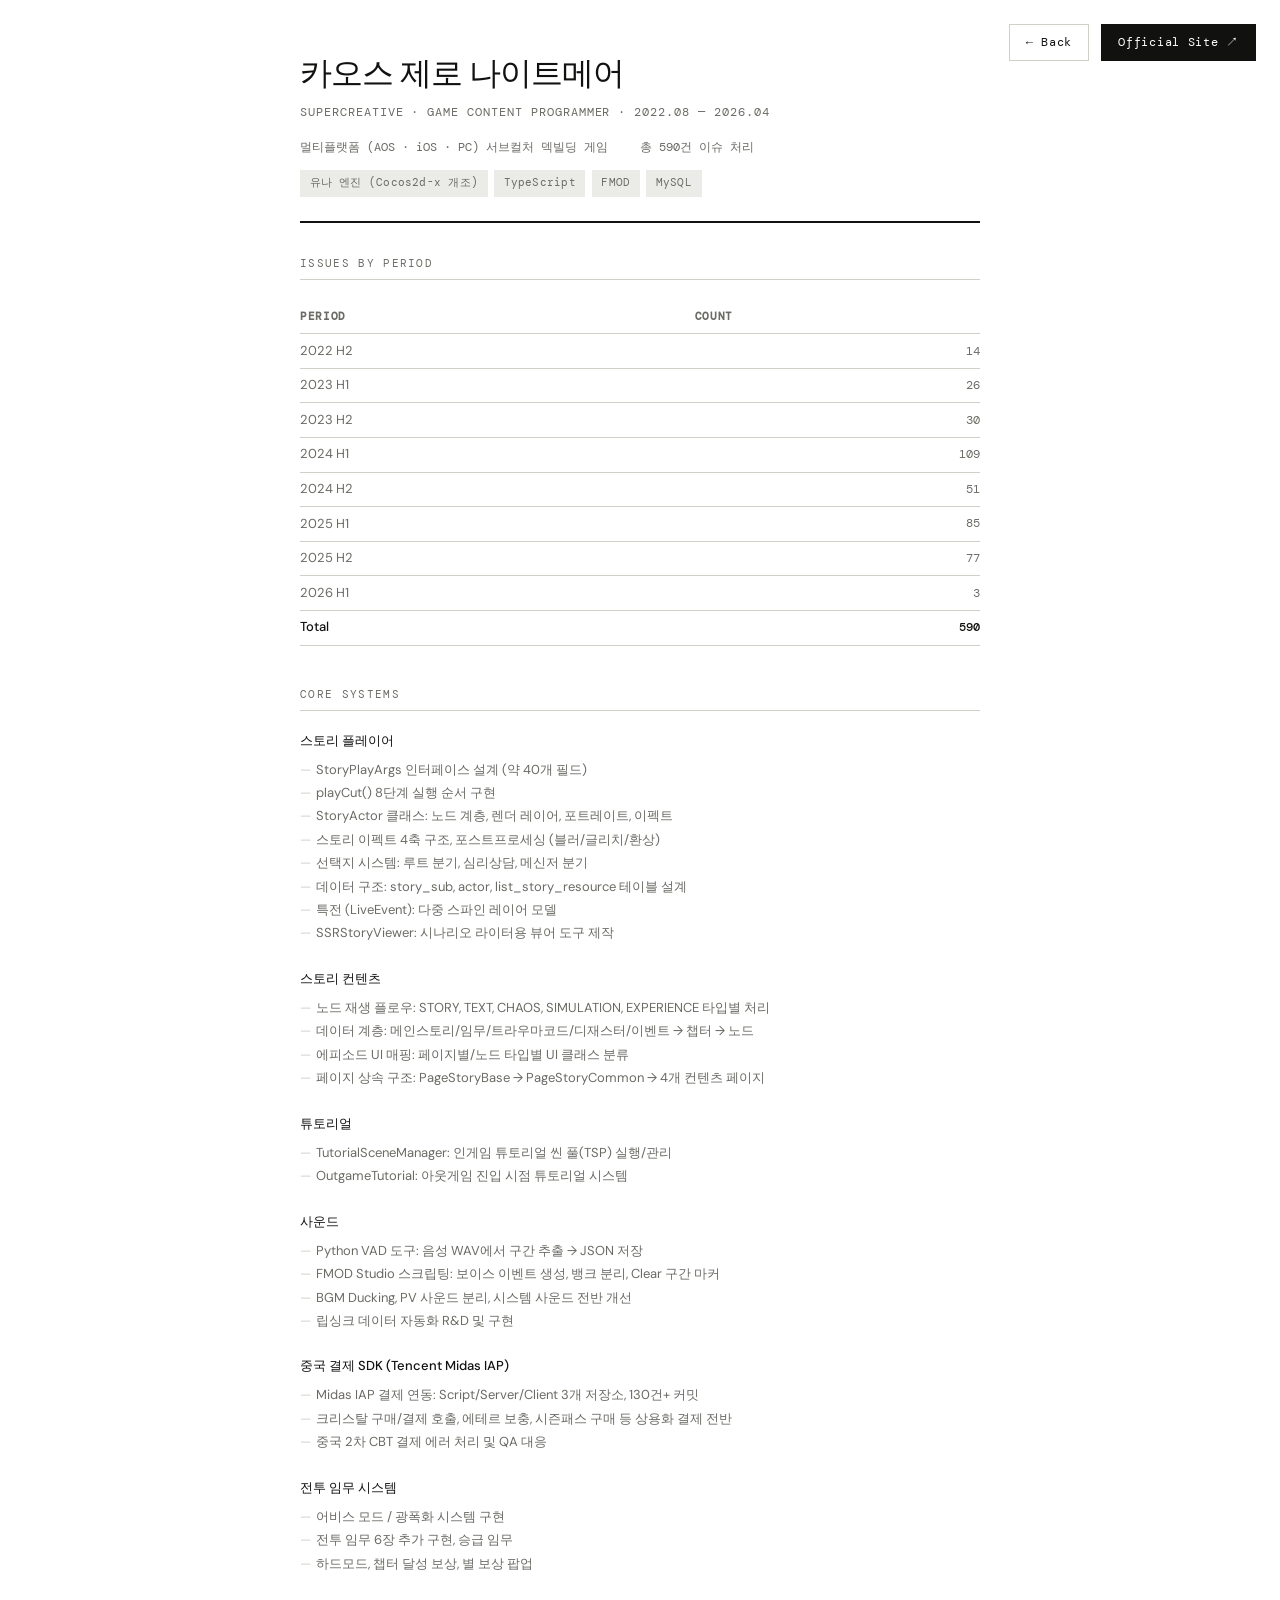
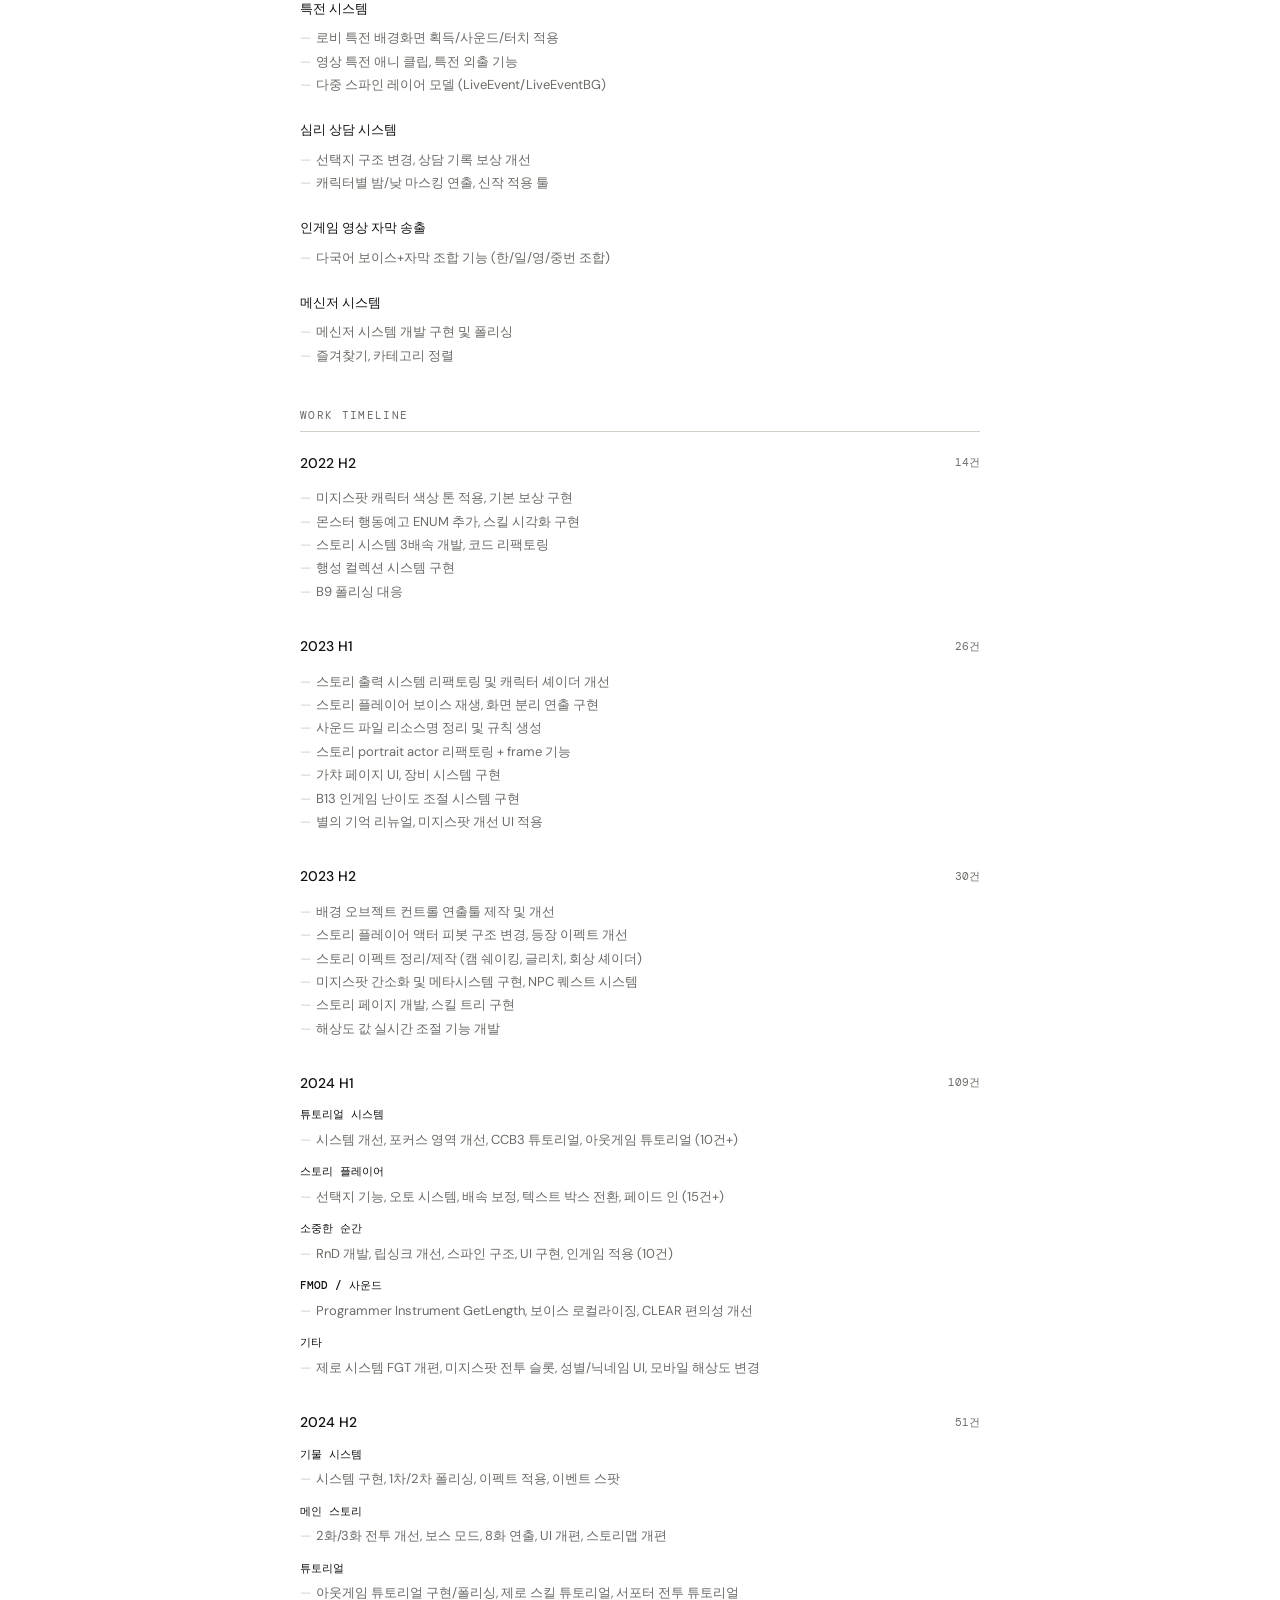
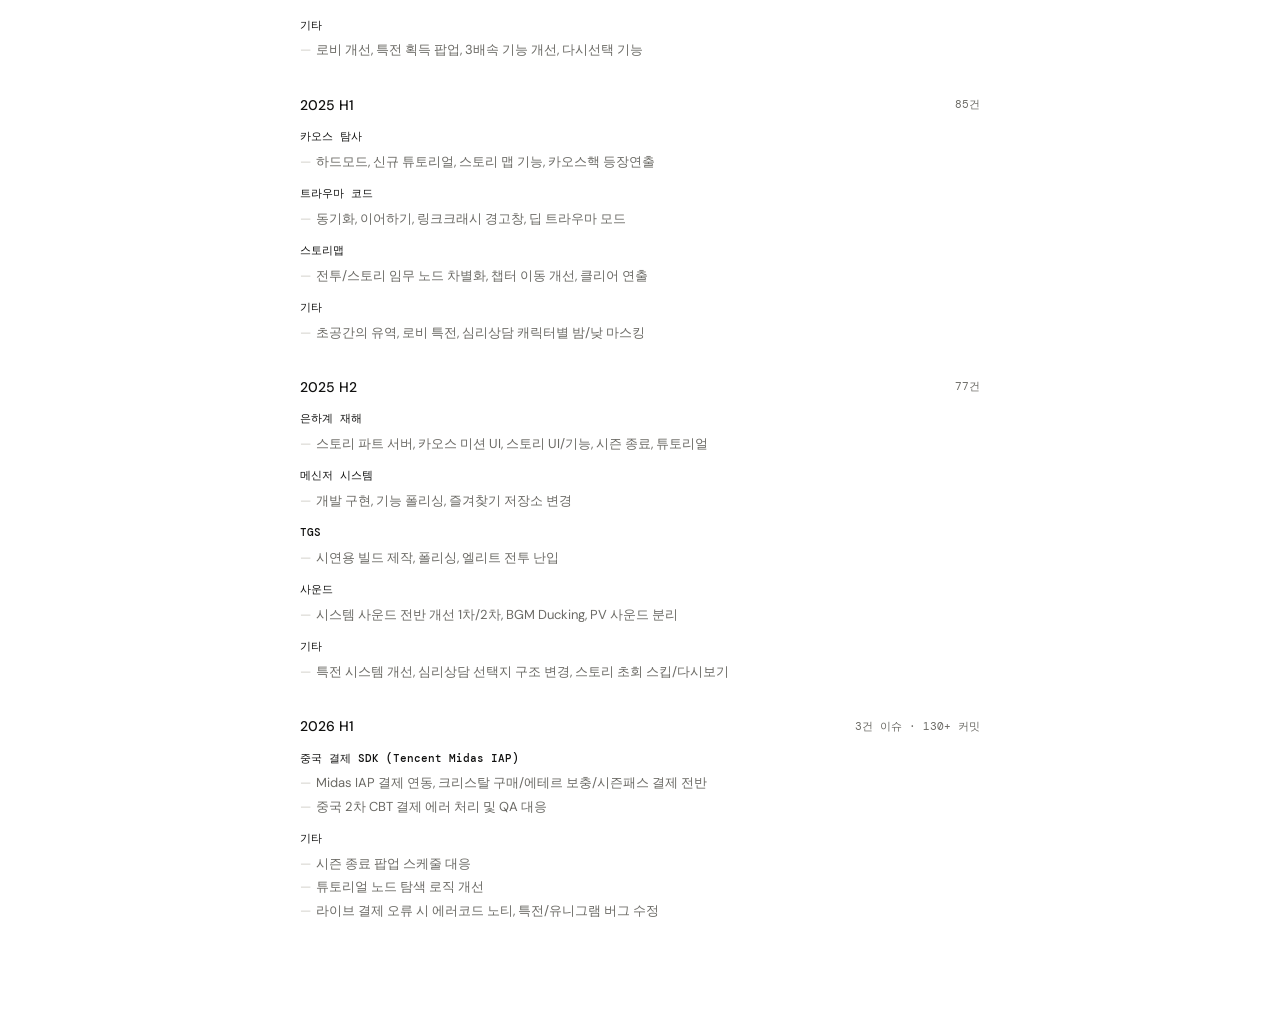
==== project-czn.html @ 42c055e2 "update" ====
<!DOCTYPE html>
<html lang="ko">
<head>
  <meta charset="UTF-8">
  <meta name="viewport" content="width=device-width, initial-scale=1.0">
  <title>카오스 제로 나이트메어 — 장이국</title>
  <link rel="preconnect" href="https://fonts.googleapis.com">
  <link href="https://fonts.googleapis.com/css2?family=DM+Mono:wght@300;400;500&family=DM+Sans:wght@300;400;500&display=swap" rel="stylesheet">
  <style>
    *, *::before, *::after { box-sizing: border-box; margin: 0; padding: 0; }

    :root {
      --text: #111110;
      --muted: #6b6a65;
      --border: #d0cfc8;
      --tag-bg: #ebebE7;
      --mono: 'DM Mono', monospace;
      --sans: 'DM Sans', sans-serif;
    }

    body {
      font-family: var(--sans);
      color: var(--text);
      background: #fff;
      max-width: 760px;
      margin: 0 auto;
      padding: 3rem 2.5rem;
      font-size: 14px;
      line-height: 1.6;
    }

    .btn-bar {
      position: fixed;
      top: 1.5rem;
      right: 1.5rem;
      display: flex;
      gap: 0.75rem;
      z-index: 10;
    }

    .btn-back {
      font-family: var(--mono);
      font-size: 12px;
      letter-spacing: 0.06em;
      padding: 0.5rem 1rem;
      border: 1px solid var(--border);
      background: #fff;
      color: var(--text);
      cursor: pointer;
      text-decoration: none;
    }

    .btn-ext {
      font-family: var(--mono);
      font-size: 12px;
      letter-spacing: 0.06em;
      padding: 0.5rem 1rem;
      border: 1px solid var(--text);
      background: var(--text);
      color: #fff;
      cursor: pointer;
      text-decoration: none;
    }

    @media print { .btn-bar { display: none; } body { padding: 0; } }

    /* HEADER */
    header {
      border-bottom: 2px solid var(--text);
      padding-bottom: 1.5rem;
      margin-bottom: 2rem;
    }

    header h1 {
      font-size: 2rem;
      font-weight: 300;
      letter-spacing: -0.03em;
      margin-bottom: 0.25rem;
    }

    header .subtitle {
      font-family: var(--mono);
      font-size: 12px;
      color: var(--muted);
      letter-spacing: 0.08em;
      text-transform: uppercase;
      margin-bottom: 1rem;
    }

    .header-meta {
      display: flex;
      flex-wrap: wrap;
      gap: 0.5rem 2rem;
      font-family: var(--mono);
      font-size: 12px;
      color: var(--muted);
    }

    .tag {
      font-family: var(--mono);
      font-size: 11px;
      background: var(--tag-bg);
      color: var(--muted);
      padding: 0.3rem 0.6rem;
      letter-spacing: 0.02em;
      display: inline-block;
    }

    .tags { display: flex; flex-wrap: wrap; gap: 0.4rem; margin-top: 0.75rem; }

    /* SECTIONS */
    section { margin-bottom: 2.5rem; }

    .sec-title {
      font-family: var(--mono);
      font-size: 11px;
      letter-spacing: 0.12em;
      text-transform: uppercase;
      color: var(--muted);
      border-bottom: 1px solid var(--border);
      padding-bottom: 0.4rem;
      margin-bottom: 1.25rem;
    }

    /* SUMMARY */
    .summary {
      font-size: 13px;
      color: var(--muted);
      line-height: 1.8;
      margin-bottom: 0.5rem;
    }

    /* STATS TABLE */
    .stats-table {
      width: 100%;
      border-collapse: collapse;
      font-size: 13px;
      margin-bottom: 1rem;
    }

    .stats-table th {
      font-family: var(--mono);
      font-size: 11px;
      letter-spacing: 0.06em;
      text-transform: uppercase;
      color: var(--muted);
      text-align: left;
      padding: 0.5rem 0;
      border-bottom: 1px solid var(--border);
    }

    .stats-table td {
      padding: 0.4rem 0;
      border-bottom: 1px solid var(--border);
      color: var(--muted);
    }

    .stats-table td:last-child {
      text-align: right;
      font-family: var(--mono);
      font-size: 12px;
    }

    .stats-table tr.highlight td {
      color: var(--text);
      font-weight: 500;
    }

    /* TIMELINE */
    .period {
      margin-bottom: 2rem;
    }

    .period-header {
      display: flex;
      align-items: center;
      justify-content: space-between;
      margin-bottom: 0.75rem;
    }

    .period-header h3 {
      font-size: 14px;
      font-weight: 500;
    }

    .period-header .count {
      font-family: var(--mono);
      font-size: 11px;
      color: var(--muted);
    }

    .work-category {
      font-family: var(--mono);
      font-size: 11px;
      font-weight: 500;
      color: var(--text);
      margin: 0.75rem 0 0.25rem;
    }

    .work-list {
      list-style: none;
      padding: 0;
    }

    .work-list li {
      font-size: 13px;
      color: var(--muted);
      line-height: 1.8;
      padding-left: 1rem;
      position: relative;
    }

    .work-list li::before {
      content: '\2014';
      position: absolute;
      left: 0;
      color: var(--border);
    }

    /* SYSTEM DETAIL */
    .system-block {
      margin-bottom: 1.5rem;
    }

    .system-block h4 {
      font-size: 13px;
      font-weight: 500;
      margin-bottom: 0.4rem;
    }

    @media (max-width: 560px) {
      .header-meta { flex-direction: column; gap: 0.25rem; }
    }
  </style>
</head>
<body>

  <div class="btn-bar">
    <a href="index.html" class="btn-back">&larr; Back</a>
    <a href="https://chaoszeronightmare.onstove.com/ko" target="_blank" class="btn-ext">Official Site &nearr;</a>
  </div>

  <!-- HEADER -->
  <header>
    <h1>카오스 제로 나이트메어</h1>
    <p class="subtitle">SuperCreative &middot; Game Content Programmer &middot; 2022.08 &mdash; 2026.04</p>
    <div class="header-meta">
      <span>멀티플랫폼 (AOS &middot; iOS &middot; PC) 서브컬처 덱빌딩 게임</span>
      <span>총 590건 이슈 처리</span>
    </div>
    <div class="tags">
      <span class="tag">유나 엔진 (Cocos2d-x 개조)</span>
      <span class="tag">TypeScript</span>
      <span class="tag">FMOD</span>
      <span class="tag">MySQL</span>
    </div>
  </header>

  <!-- STATS -->
  <section>
    <p class="sec-title">Issues by Period</p>
    <table class="stats-table">
      <thead>
        <tr><th>Period</th><th>Count</th></tr>
      </thead>
      <tbody>
        <tr><td>2022 H2</td><td>14</td></tr>
        <tr><td>2023 H1</td><td>26</td></tr>
        <tr><td>2023 H2</td><td>30</td></tr>
        <tr><td>2024 H1</td><td>109</td></tr>
        <tr><td>2024 H2</td><td>51</td></tr>
        <tr><td>2025 H1</td><td>85</td></tr>
        <tr><td>2025 H2</td><td>77</td></tr>
        <tr><td>2026 H1</td><td>3</td></tr>
        <tr class="highlight"><td>Total</td><td>590</td></tr>
      </tbody>
    </table>
  </section>

  <!-- CORE SYSTEMS -->
  <section>
    <p class="sec-title">Core Systems</p>

    <div class="system-block">
      <h4>스토리 플레이어</h4>
      <ul class="work-list">
        <li>StoryPlayArgs 인터페이스 설계 (약 40개 필드)</li>
        <li>playCut() 8단계 실행 순서 구현</li>
        <li>StoryActor 클래스: 노드 계층, 렌더 레이어, 포트레이트, 이펙트</li>
        <li>스토리 이펙트 4축 구조, 포스트프로세싱 (블러/글리치/환상)</li>
        <li>선택지 시스템: 루트 분기, 심리상담, 메신저 분기</li>
        <li>데이터 구조: story_sub, actor, list_story_resource 테이블 설계</li>
        <li>특전 (LiveEvent): 다중 스파인 레이어 모델</li>
        <li>SSRStoryViewer: 시나리오 라이터용 뷰어 도구 제작</li>
      </ul>
    </div>

    <div class="system-block">
      <h4>스토리 컨텐츠</h4>
      <ul class="work-list">
        <li>노드 재생 플로우: STORY, TEXT, CHAOS, SIMULATION, EXPERIENCE 타입별 처리</li>
        <li>데이터 계층: 메인스토리/임무/트라우마코드/디재스터/이벤트 &rarr; 챕터 &rarr; 노드</li>
        <li>에피소드 UI 매핑: 페이지별/노드 타입별 UI 클래스 분류</li>
        <li>페이지 상속 구조: PageStoryBase &rarr; PageStoryCommon &rarr; 4개 컨텐츠 페이지</li>
      </ul>
    </div>

    <div class="system-block">
      <h4>튜토리얼</h4>
      <ul class="work-list">
        <li>TutorialSceneManager: 인게임 튜토리얼 씬 풀(TSP) 실행/관리</li>
        <li>OutgameTutorial: 아웃게임 진입 시점 튜토리얼 시스템</li>
      </ul>
    </div>

    <div class="system-block">
      <h4>사운드</h4>
      <ul class="work-list">
        <li>Python VAD 도구: 음성 WAV에서 구간 추출 &rarr; JSON 저장</li>
        <li>FMOD Studio 스크립팅: 보이스 이벤트 생성, 뱅크 분리, Clear 구간 마커</li>
        <li>BGM Ducking, PV 사운드 분리, 시스템 사운드 전반 개선</li>
        <li>립싱크 데이터 자동화 R&D 및 구현</li>
      </ul>
    </div>

    <div class="system-block">
      <h4>중국 결제 SDK (Tencent Midas IAP)</h4>
      <ul class="work-list">
        <li>Midas IAP 결제 연동: Script/Server/Client 3개 저장소, 130건+ 커밋</li>
        <li>크리스탈 구매/결제 호출, 에테르 보충, 시즌패스 구매 등 상용화 결제 전반</li>
        <li>중국 2차 CBT 결제 에러 처리 및 QA 대응</li>
      </ul>
    </div>

    <div class="system-block">
      <h4>전투 임무 시스템</h4>
      <ul class="work-list">
        <li>어비스 모드 / 광폭화 시스템 구현</li>
        <li>전투 임무 6장 추가 구현, 승급 임무</li>
        <li>하드모드, 챕터 달성 보상, 별 보상 팝업</li>
      </ul>
    </div>

    <div class="system-block">
      <h4>특전 시스템</h4>
      <ul class="work-list">
        <li>로비 특전 배경화면 획득/사운드/터치 적용</li>
        <li>영상 특전 애니 클립, 특전 외출 기능</li>
        <li>다중 스파인 레이어 모델 (LiveEvent/LiveEventBG)</li>
      </ul>
    </div>

    <div class="system-block">
      <h4>심리 상담 시스템</h4>
      <ul class="work-list">
        <li>선택지 구조 변경, 상담 기록 보상 개선</li>
        <li>캐릭터별 밤/낮 마스킹 연출, 신작 적용 툴</li>
      </ul>
    </div>

    <div class="system-block">
      <h4>인게임 영상 자막 송출</h4>
      <ul class="work-list">
        <li>다국어 보이스+자막 조합 기능 (한/일/영/중번 조합)</li>
      </ul>
    </div>

    <div class="system-block">
      <h4>메신저 시스템</h4>
      <ul class="work-list">
        <li>메신저 시스템 개발 구현 및 폴리싱</li>
        <li>즐겨찾기, 카테고리 정렬</li>
      </ul>
    </div>
  </section>

  <!-- TIMELINE -->
  <section>
    <p class="sec-title">Work Timeline</p>

    <div class="period">
      <div class="period-header">
        <h3>2022 H2</h3>
        <span class="count">14건</span>
      </div>
      <ul class="work-list">
        <li>미지스팟 캐릭터 색상 톤 적용, 기본 보상 구현</li>
        <li>몬스터 행동예고 ENUM 추가, 스킬 시각화 구현</li>
        <li>스토리 시스템 3배속 개발, 코드 리팩토링</li>
        <li>행성 컬렉션 시스템 구현</li>
        <li>B9 폴리싱 대응</li>
      </ul>
    </div>

    <div class="period">
      <div class="period-header">
        <h3>2023 H1</h3>
        <span class="count">26건</span>
      </div>
      <ul class="work-list">
        <li>스토리 출력 시스템 리팩토링 및 캐릭터 셰이더 개선</li>
        <li>스토리 플레이어 보이스 재생, 화면 분리 연출 구현</li>
        <li>사운드 파일 리소스명 정리 및 규칙 생성</li>
        <li>스토리 portrait actor 리팩토링 + frame 기능</li>
        <li>가챠 페이지 UI, 장비 시스템 구현</li>
        <li>B13 인게임 난이도 조절 시스템 구현</li>
        <li>별의 기억 리뉴얼, 미지스팟 개선 UI 적용</li>
      </ul>
    </div>

    <div class="period">
      <div class="period-header">
        <h3>2023 H2</h3>
        <span class="count">30건</span>
      </div>
      <ul class="work-list">
        <li>배경 오브젝트 컨트롤 연출툴 제작 및 개선</li>
        <li>스토리 플레이어 액터 피봇 구조 변경, 등장 이펙트 개선</li>
        <li>스토리 이펙트 정리/제작 (캠 쉐이킹, 글리치, 회상 셰이더)</li>
        <li>미지스팟 간소화 및 메타시스템 구현, NPC 퀘스트 시스템</li>
        <li>스토리 페이지 개발, 스킬 트리 구현</li>
        <li>해상도 값 실시간 조절 기능 개발</li>
      </ul>
    </div>

    <div class="period">
      <div class="period-header">
        <h3>2024 H1</h3>
        <span class="count">109건</span>
      </div>
      <p class="work-category">튜토리얼 시스템</p>
      <ul class="work-list">
        <li>시스템 개선, 포커스 영역 개선, CCB3 튜토리얼, 아웃게임 튜토리얼 (10건+)</li>
      </ul>
      <p class="work-category">스토리 플레이어</p>
      <ul class="work-list">
        <li>선택지 기능, 오토 시스템, 배속 보정, 텍스트 박스 전환, 페이드 인 (15건+)</li>
      </ul>
      <p class="work-category">소중한 순간</p>
      <ul class="work-list">
        <li>RnD 개발, 립싱크 개선, 스파인 구조, UI 구현, 인게임 적용 (10건)</li>
      </ul>
      <p class="work-category">FMOD / 사운드</p>
      <ul class="work-list">
        <li>Programmer Instrument GetLength, 보이스 로컬라이징, CLEAR 편의성 개선</li>
      </ul>
      <p class="work-category">기타</p>
      <ul class="work-list">
        <li>제로 시스템 FGT 개편, 미지스팟 전투 슬롯, 성별/닉네임 UI, 모바일 해상도 변경</li>
      </ul>
    </div>

    <div class="period">
      <div class="period-header">
        <h3>2024 H2</h3>
        <span class="count">51건</span>
      </div>
      <p class="work-category">기물 시스템</p>
      <ul class="work-list">
        <li>시스템 구현, 1차/2차 폴리싱, 이펙트 적용, 이벤트 스팟</li>
      </ul>
      <p class="work-category">메인 스토리</p>
      <ul class="work-list">
        <li>2화/3화 전투 개선, 보스 모드, 8화 연출, UI 개편, 스토리맵 개편</li>
      </ul>
      <p class="work-category">튜토리얼</p>
      <ul class="work-list">
        <li>아웃게임 튜토리얼 구현/폴리싱, 제로 스킬 튜토리얼, 서포터 전투 튜토리얼</li>
      </ul>
      <p class="work-category">기타</p>
      <ul class="work-list">
        <li>로비 개선, 특전 획득 팝업, 3배속 기능 개선, 다시선택 기능</li>
      </ul>
    </div>

    <div class="period">
      <div class="period-header">
        <h3>2025 H1</h3>
        <span class="count">85건</span>
      </div>
      <p class="work-category">카오스 탐사</p>
      <ul class="work-list">
        <li>하드모드, 신규 튜토리얼, 스토리 맵 기능, 카오스핵 등장연출</li>
      </ul>
      <p class="work-category">트라우마 코드</p>
      <ul class="work-list">
        <li>동기화, 이어하기, 링크크래시 경고창, 딥 트라우마 모드</li>
      </ul>
      <p class="work-category">스토리맵</p>
      <ul class="work-list">
        <li>전투/스토리 임무 노드 차별화, 챕터 이동 개선, 클리어 연출</li>
      </ul>
      <p class="work-category">기타</p>
      <ul class="work-list">
        <li>초공간의 유역, 로비 특전, 심리상담 캐릭터별 밤/낮 마스킹</li>
      </ul>
    </div>

    <div class="period">
      <div class="period-header">
        <h3>2025 H2</h3>
        <span class="count">77건</span>
      </div>
      <p class="work-category">은하계 재해</p>
      <ul class="work-list">
        <li>스토리 파트 서버, 카오스 미션 UI, 스토리 UI/기능, 시즌 종료, 튜토리얼</li>
      </ul>
      <p class="work-category">메신저 시스템</p>
      <ul class="work-list">
        <li>개발 구현, 기능 폴리싱, 즐겨찾기 저장소 변경</li>
      </ul>
      <p class="work-category">TGS</p>
      <ul class="work-list">
        <li>시연용 빌드 제작, 폴리싱, 엘리트 전투 난입</li>
      </ul>
      <p class="work-category">사운드</p>
      <ul class="work-list">
        <li>시스템 사운드 전반 개선 1차/2차, BGM Ducking, PV 사운드 분리</li>
      </ul>
      <p class="work-category">기타</p>
      <ul class="work-list">
        <li>특전 시스템 개선, 심리상담 선택지 구조 변경, 스토리 초회 스킵/다시보기</li>
      </ul>
    </div>

    <div class="period">
      <div class="period-header">
        <h3>2026 H1</h3>
        <span class="count">3건 이슈 · 130+ 커밋</span>
      </div>
      <p class="work-category">중국 결제 SDK (Tencent Midas IAP)</p>
      <ul class="work-list">
        <li>Midas IAP 결제 연동, 크리스탈 구매/에테르 보충/시즌패스 결제 전반</li>
        <li>중국 2차 CBT 결제 에러 처리 및 QA 대응</li>
      </ul>
      <p class="work-category">기타</p>
      <ul class="work-list">
        <li>시즌 종료 팝업 스케줄 대응</li>
        <li>튜토리얼 노드 탐색 로직 개선</li>
        <li>라이브 결제 오류 시 에러코드 노티, 특전/유니그램 버그 수정</li>
      </ul>
    </div>
  </section>

</body>
</html>
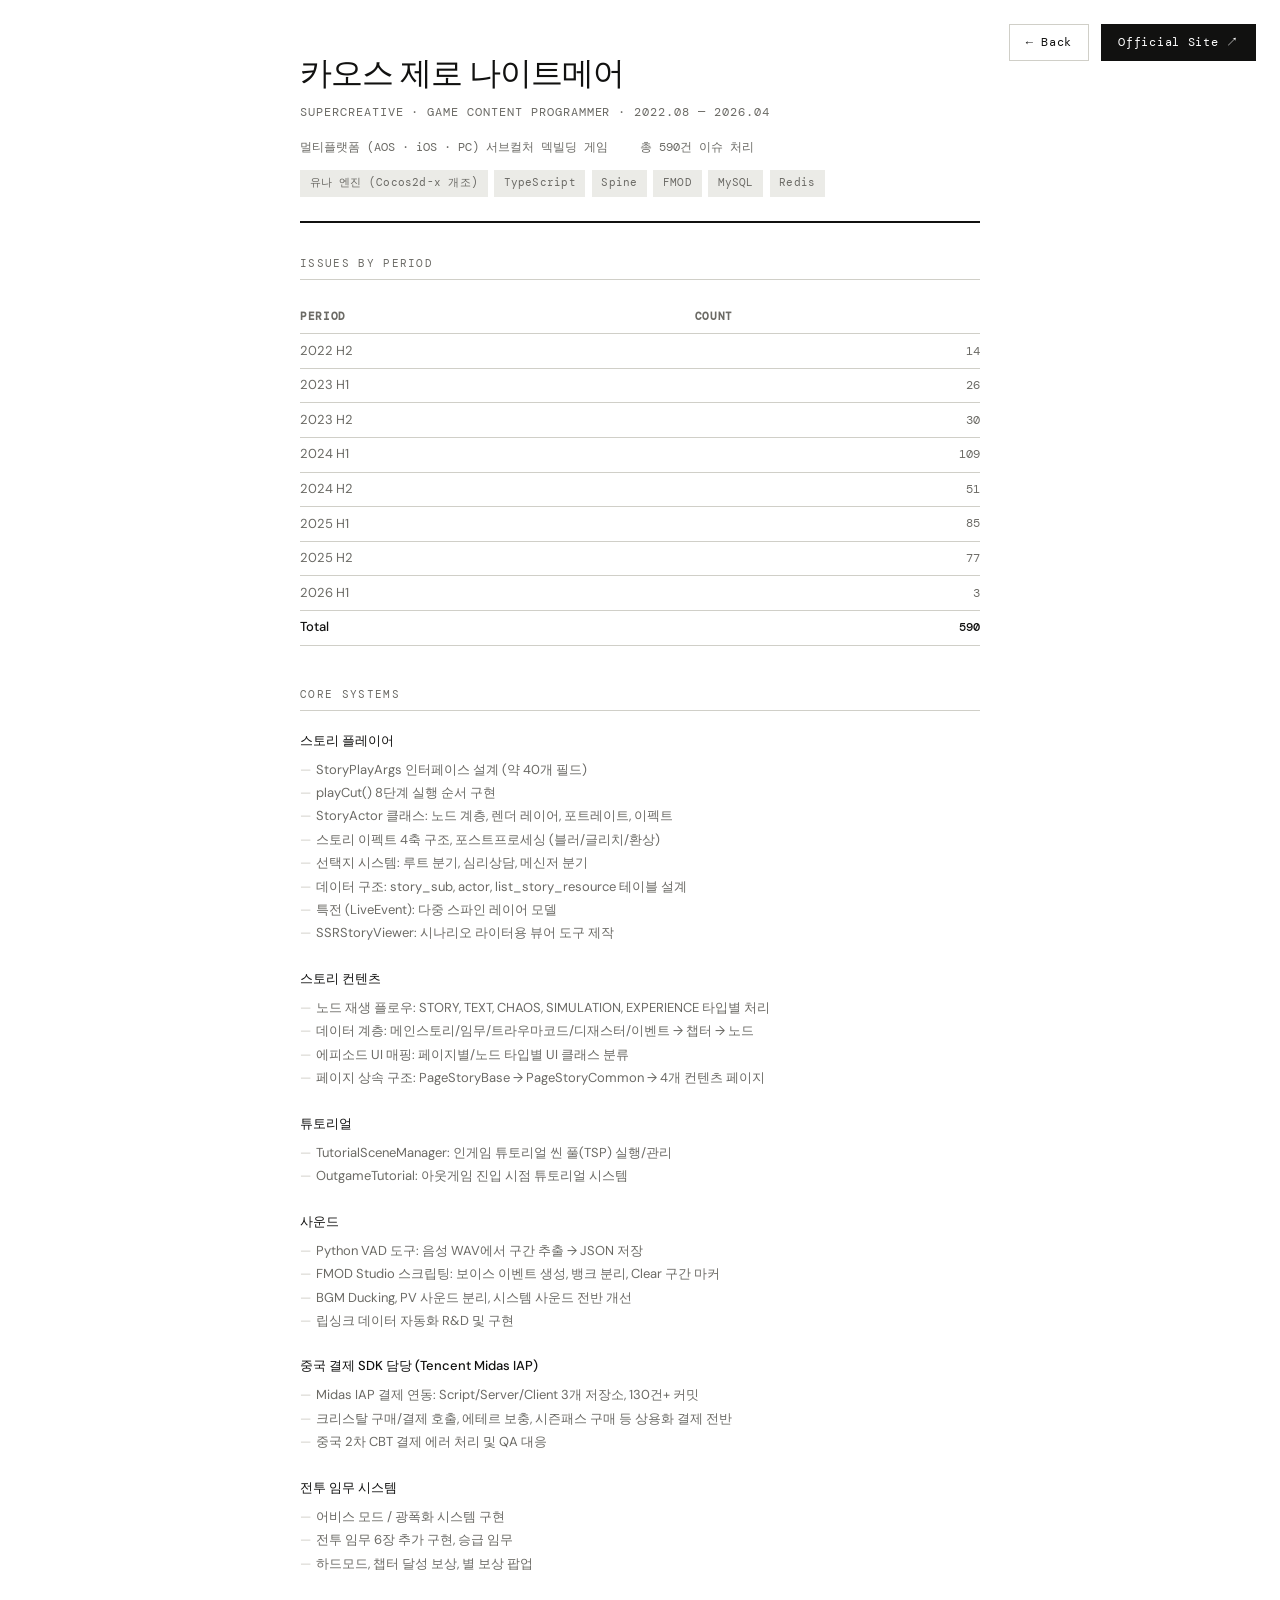
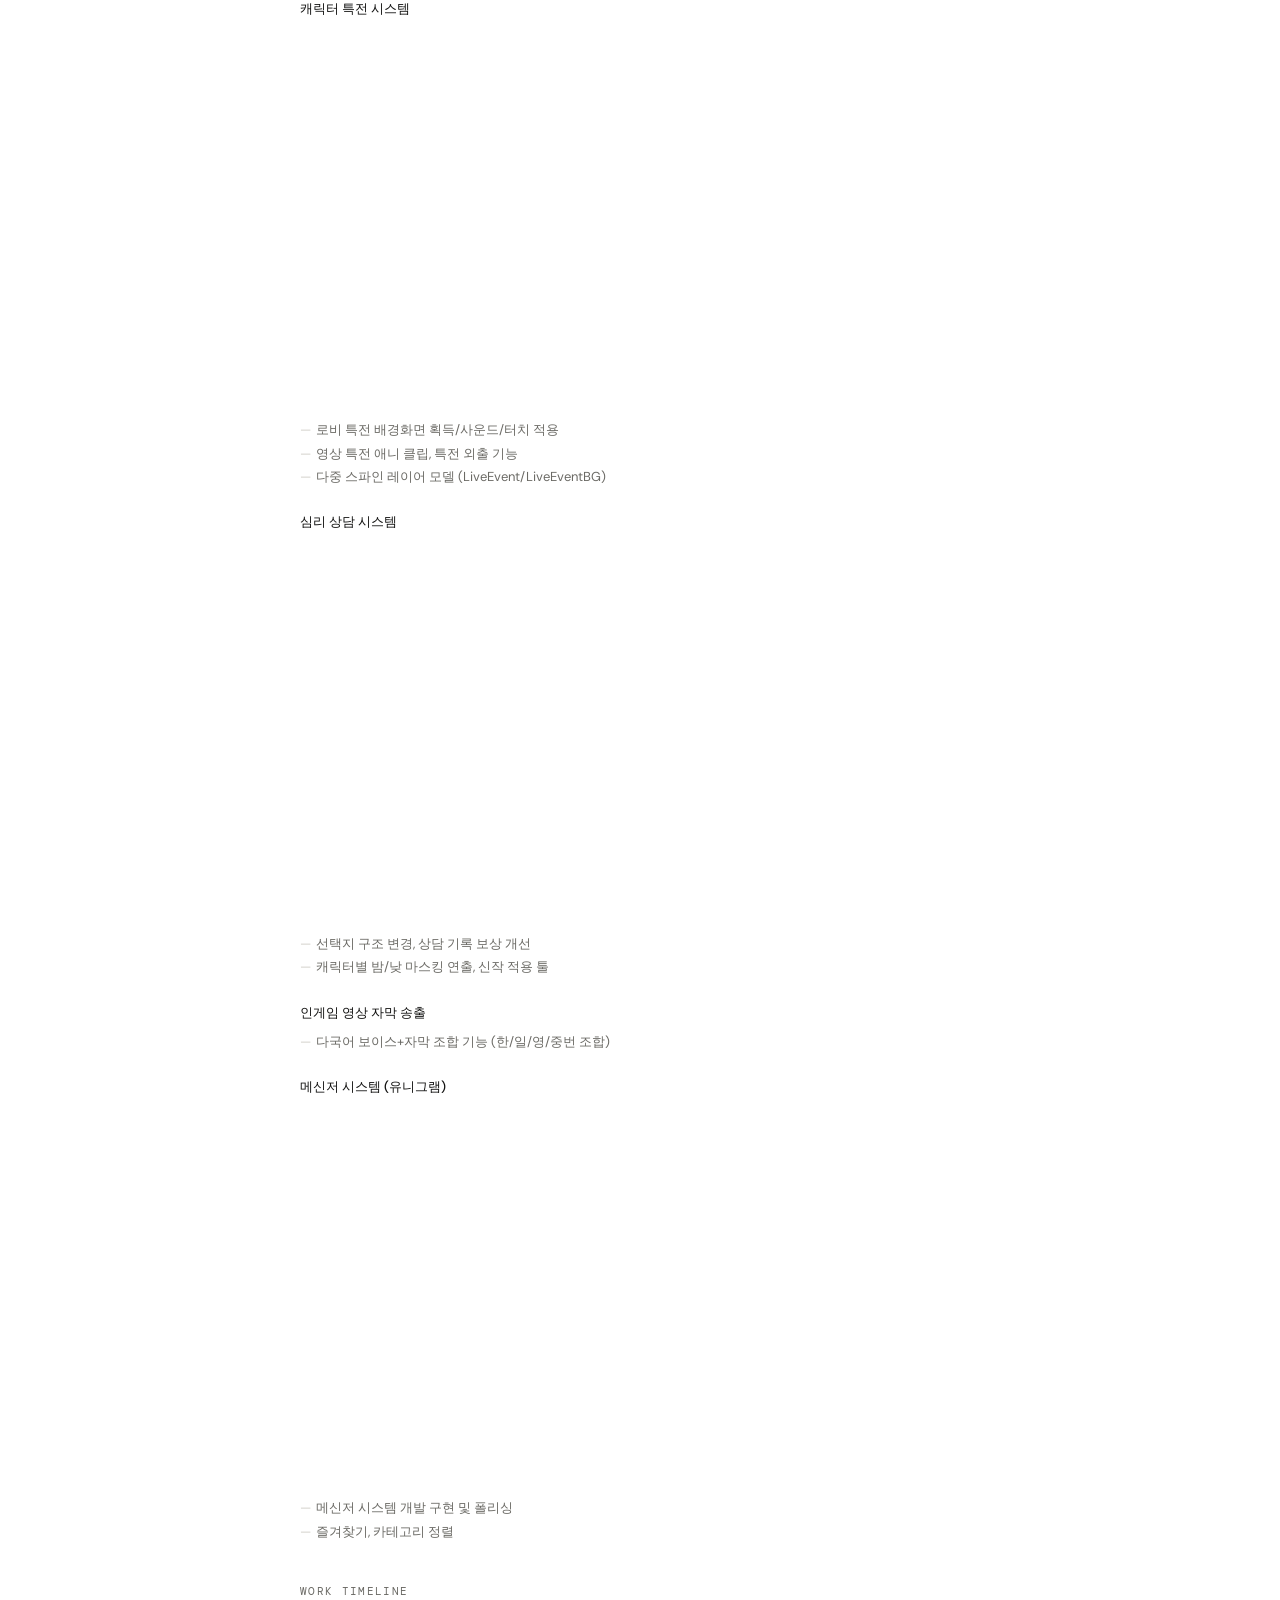
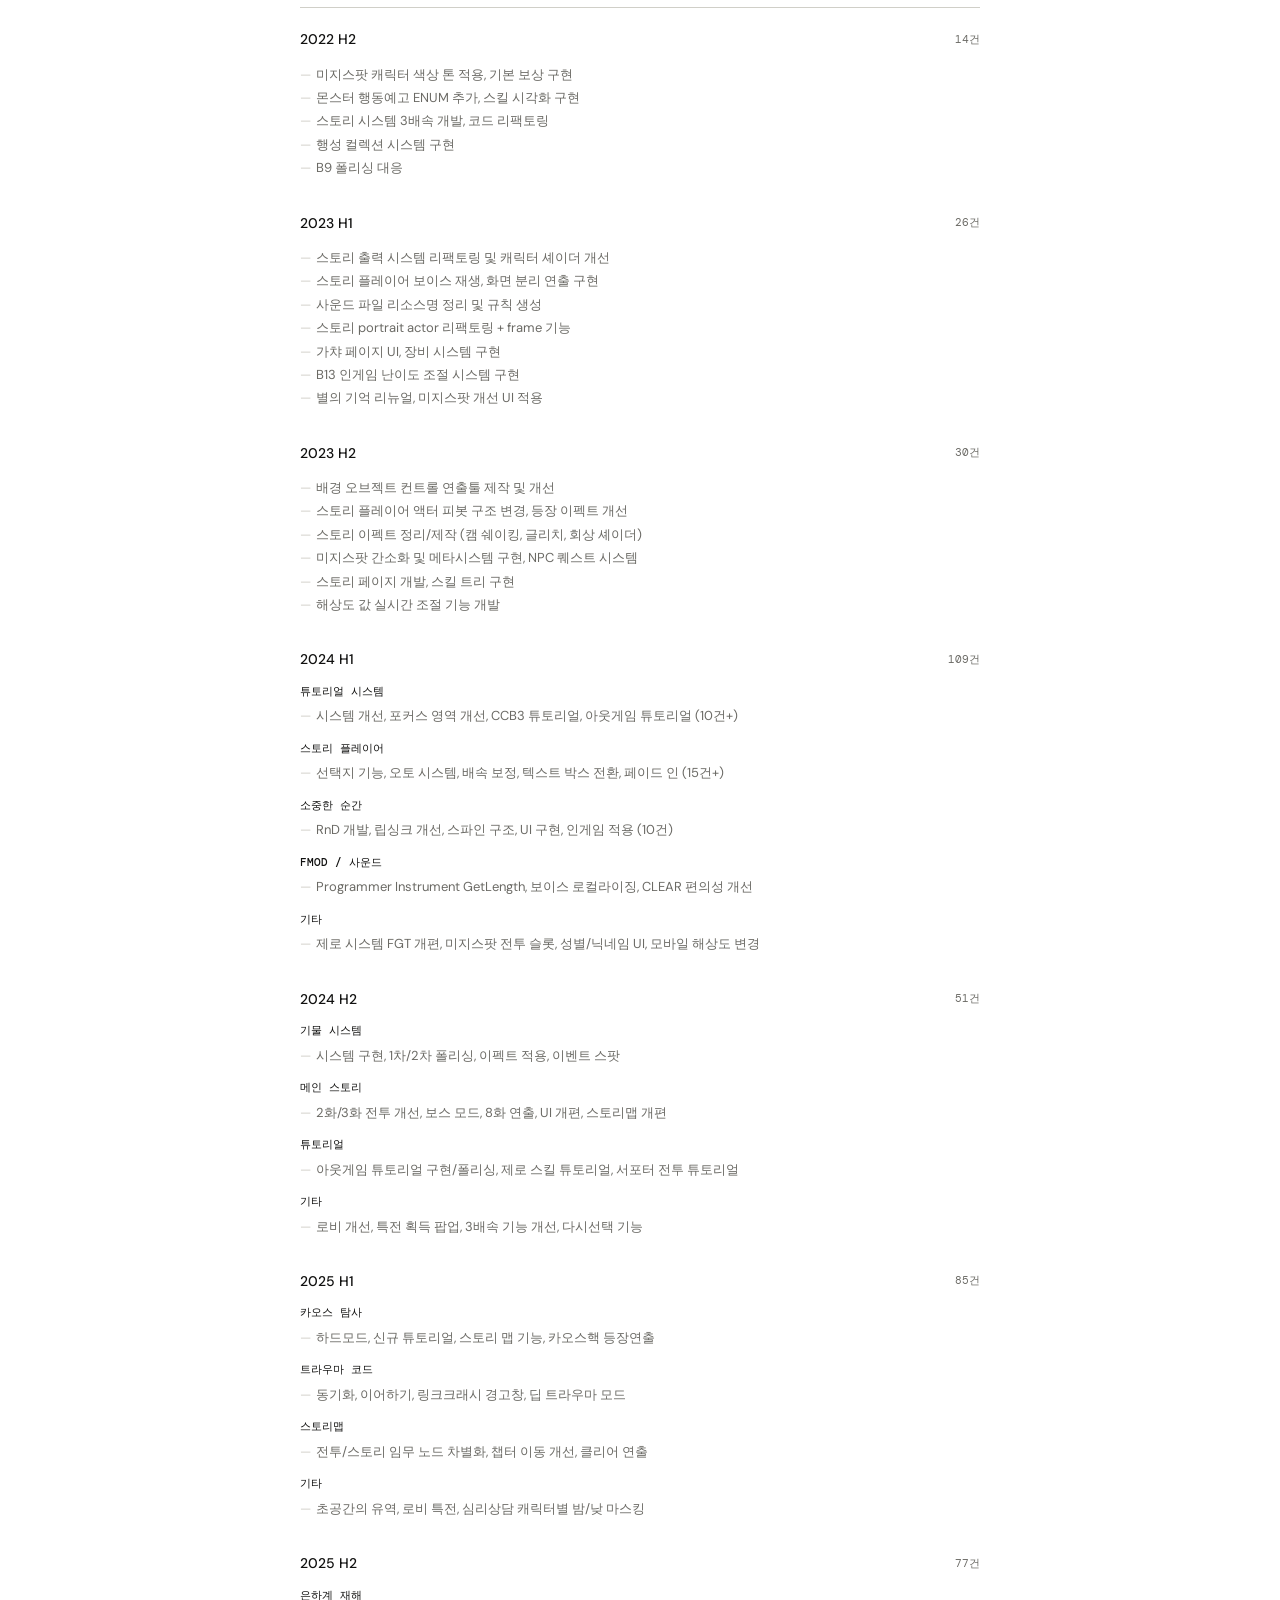
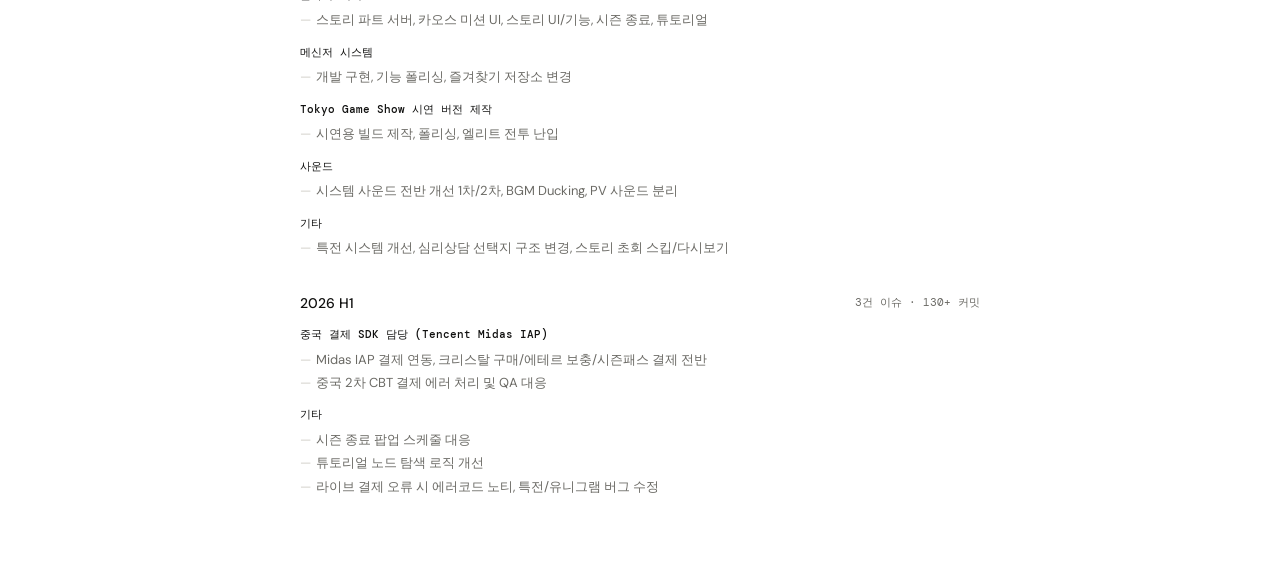
==== commit 5638f3e7: "Career 항목 워딩 개선 및 프로젝트 상세 보강 - 작업 항목 워딩 수정 (TGS 풀네임, SDK 담당, 유니그램, 뷰어 툴 등) - 전투 임무 항목 제거, Spine/Redi" ====
--- a/project-czn.html
+++ b/project-czn.html
@@ -228,6 +228,23 @@
       margin-bottom: 0.4rem;
     }
 
+    .video-embed {
+      position: relative;
+      width: 100%;
+      padding-bottom: 56.25%;
+      margin-top: 0.75rem;
+      margin-bottom: 0.25rem;
+    }
+
+    .video-embed iframe {
+      position: absolute;
+      top: 0;
+      left: 0;
+      width: 100%;
+      height: 100%;
+      border: none;
+    }
+
     @media (max-width: 560px) {
       .header-meta { flex-direction: column; gap: 0.25rem; }
     }
@@ -251,8 +268,10 @@
     <div class="tags">
       <span class="tag">유나 엔진 (Cocos2d-x 개조)</span>
       <span class="tag">TypeScript</span>
+      <span class="tag">Spine</span>
       <span class="tag">FMOD</span>
       <span class="tag">MySQL</span>
+      <span class="tag">Redis</span>
     </div>
   </header>
 
@@ -324,7 +343,7 @@
     </div>
 
     <div class="system-block">
-      <h4>중국 결제 SDK (Tencent Midas IAP)</h4>
+      <h4>중국 결제 SDK 담당 (Tencent Midas IAP)</h4>
       <ul class="work-list">
         <li>Midas IAP 결제 연동: Script/Server/Client 3개 저장소, 130건+ 커밋</li>
         <li>크리스탈 구매/결제 호출, 에테르 보충, 시즌패스 구매 등 상용화 결제 전반</li>
@@ -342,7 +361,10 @@
     </div>
 
     <div class="system-block">
-      <h4>특전 시스템</h4>
+      <h4>캐릭터 특전 시스템</h4>
+      <div class="video-embed">
+        <iframe src="https://www.youtube.com/embed/Gb_2ndZgVz8" allowfullscreen></iframe>
+      </div>
       <ul class="work-list">
         <li>로비 특전 배경화면 획득/사운드/터치 적용</li>
         <li>영상 특전 애니 클립, 특전 외출 기능</li>
@@ -352,6 +374,9 @@
 
     <div class="system-block">
       <h4>심리 상담 시스템</h4>
+      <div class="video-embed">
+        <iframe src="https://www.youtube.com/embed/Vteu2PN1mAs" allowfullscreen></iframe>
+      </div>
       <ul class="work-list">
         <li>선택지 구조 변경, 상담 기록 보상 개선</li>
         <li>캐릭터별 밤/낮 마스킹 연출, 신작 적용 툴</li>
@@ -366,7 +391,10 @@
     </div>
 
     <div class="system-block">
-      <h4>메신저 시스템</h4>
+      <h4>메신저 시스템 (유니그램)</h4>
+      <div class="video-embed">
+        <iframe src="https://www.youtube.com/embed/gLlF7NCG1-E" allowfullscreen></iframe>
+      </div>
       <ul class="work-list">
         <li>메신저 시스템 개발 구현 및 폴리싱</li>
         <li>즐겨찾기, 카테고리 정렬</li>
@@ -509,7 +537,7 @@
       <ul class="work-list">
         <li>개발 구현, 기능 폴리싱, 즐겨찾기 저장소 변경</li>
       </ul>
-      <p class="work-category">TGS</p>
+      <p class="work-category">Tokyo Game Show 시연 버전 제작</p>
       <ul class="work-list">
         <li>시연용 빌드 제작, 폴리싱, 엘리트 전투 난입</li>
       </ul>
@@ -528,7 +556,7 @@
         <h3>2026 H1</h3>
         <span class="count">3건 이슈 · 130+ 커밋</span>
       </div>
-      <p class="work-category">중국 결제 SDK (Tencent Midas IAP)</p>
+      <p class="work-category">중국 결제 SDK 담당 (Tencent Midas IAP)</p>
       <ul class="work-list">
         <li>Midas IAP 결제 연동, 크리스탈 구매/에테르 보충/시즌패스 결제 전반</li>
         <li>중국 2차 CBT 결제 에러 처리 및 QA 대응</li>
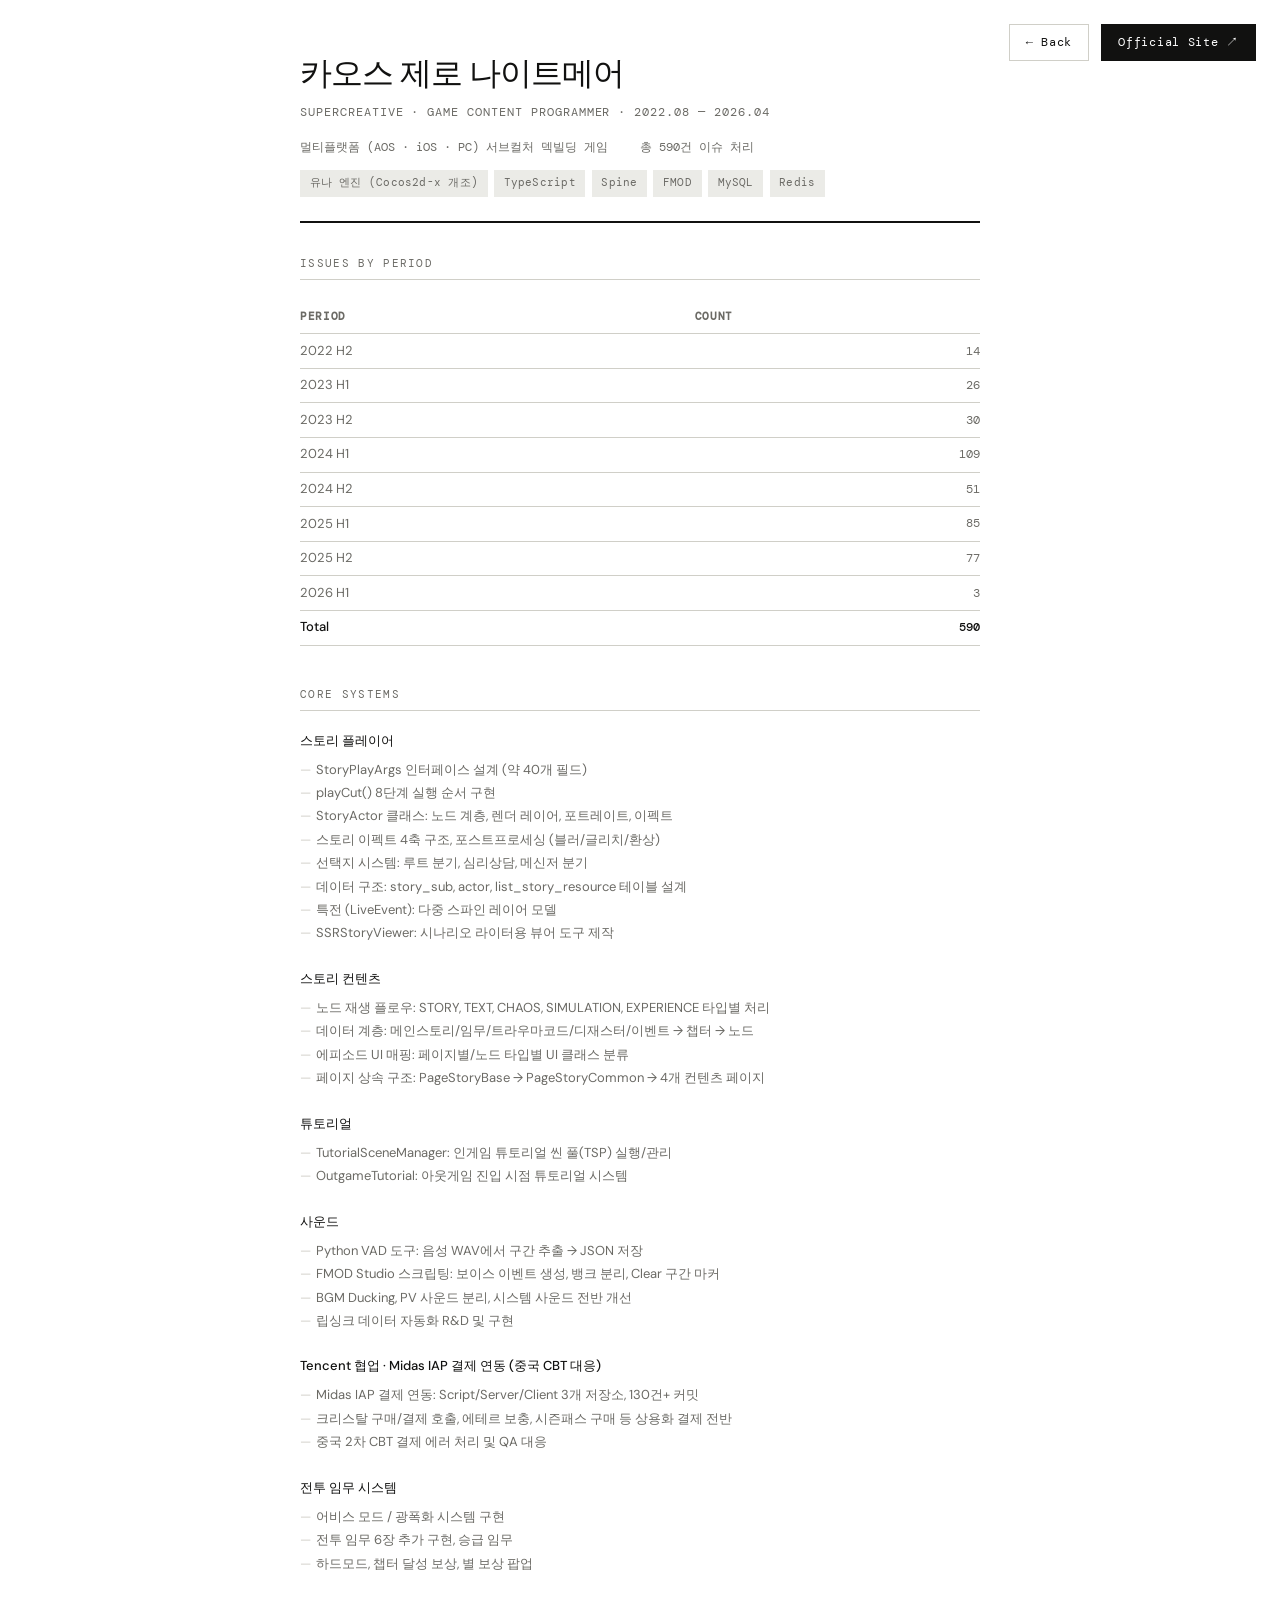
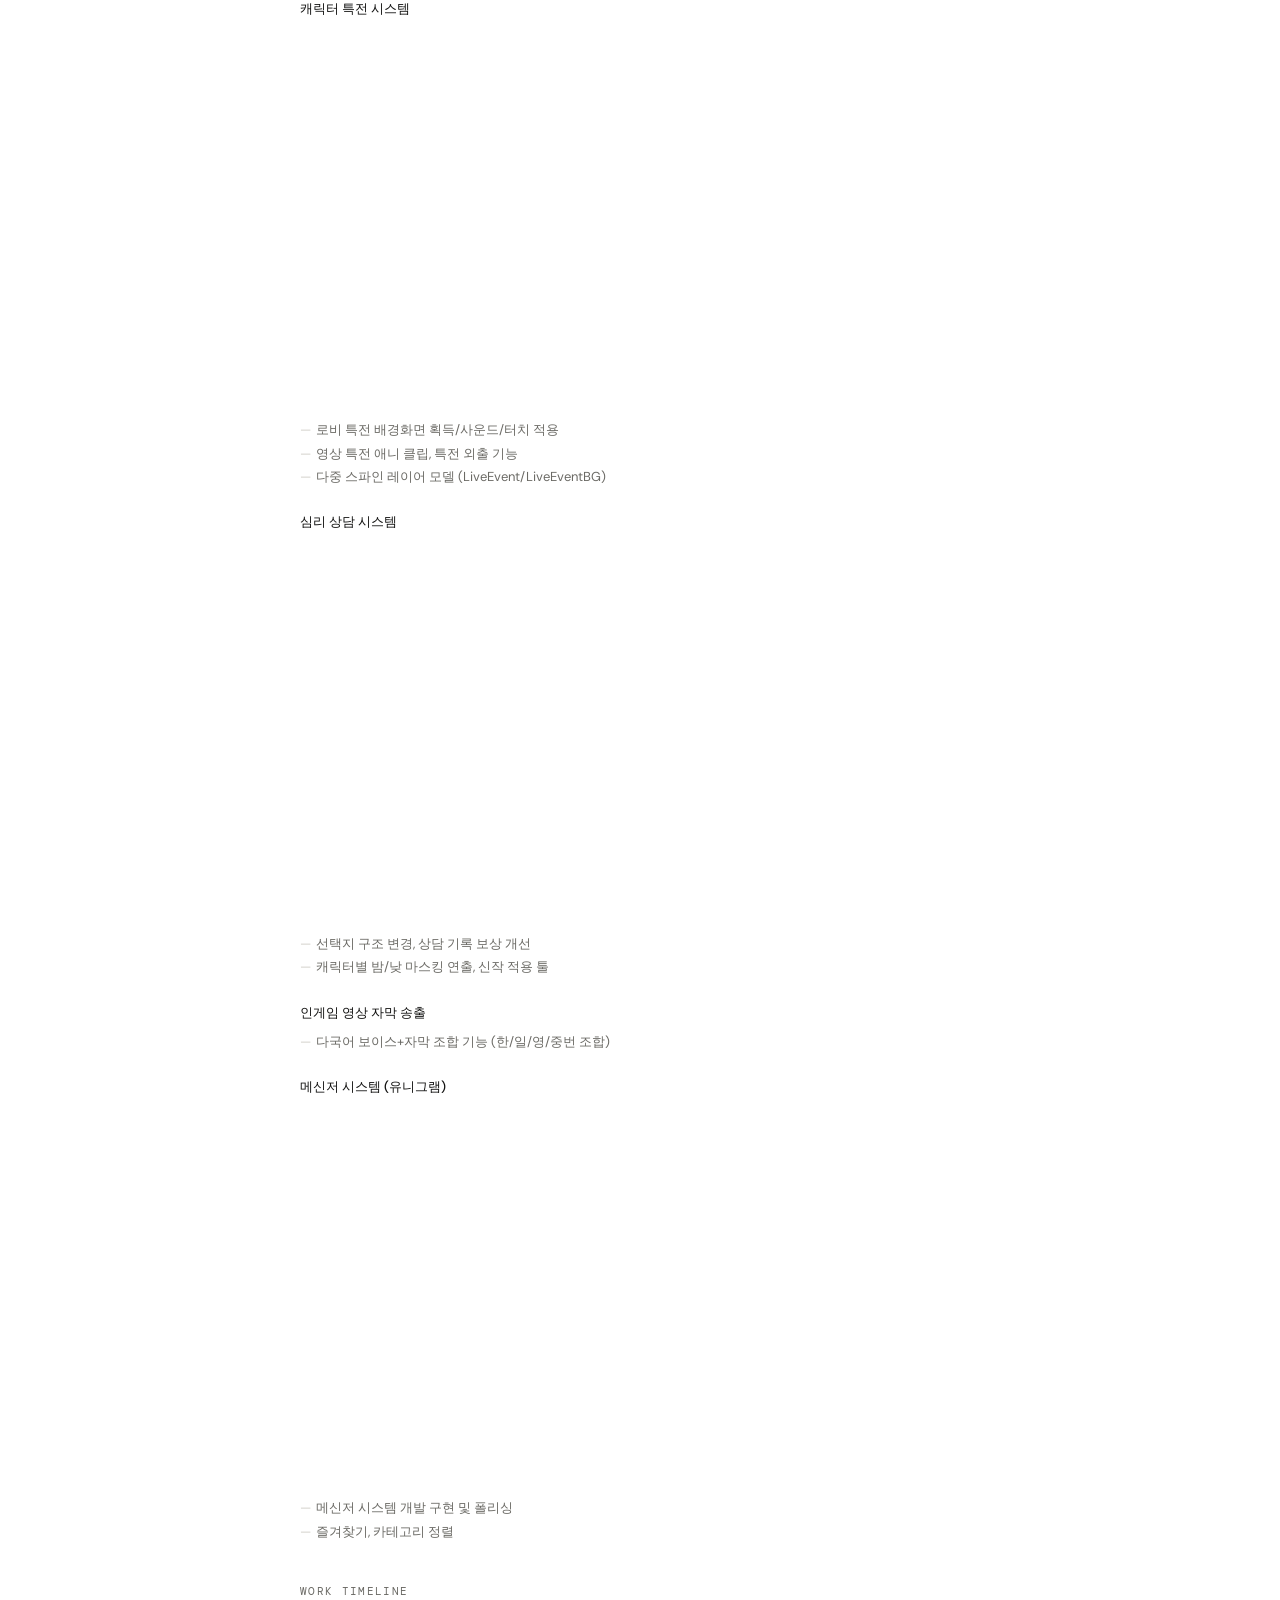
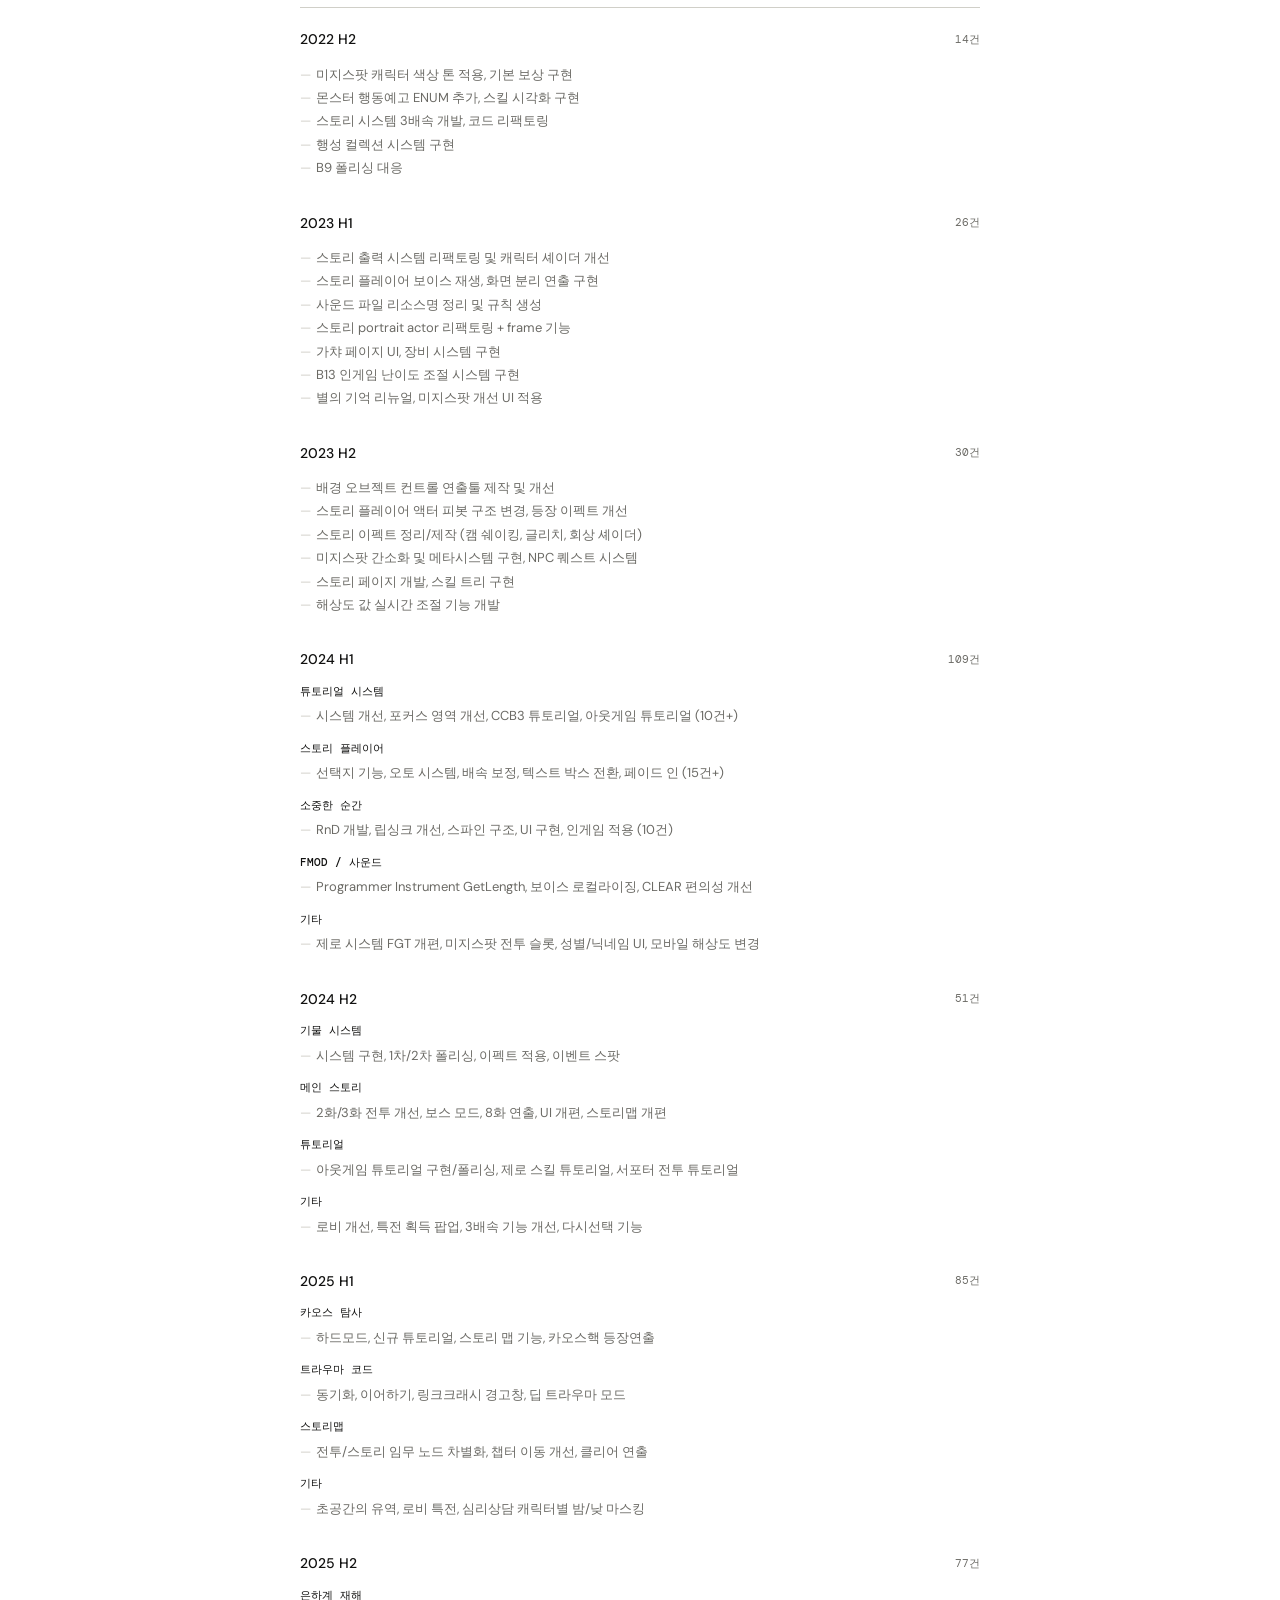
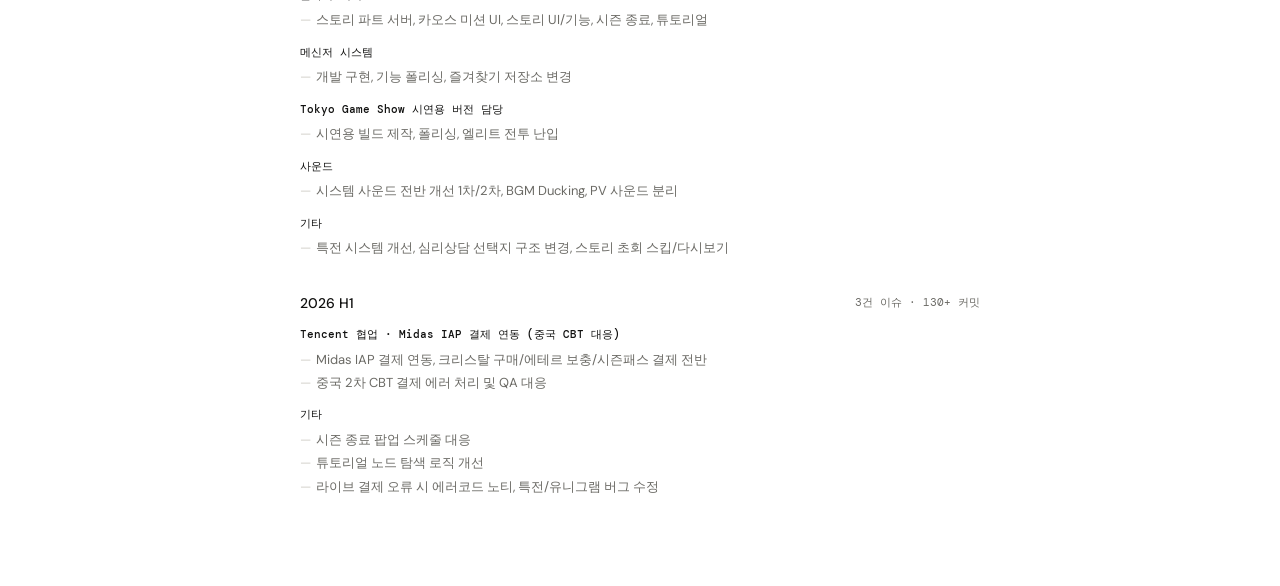
==== commit 62b93d09: "이력/포트폴리오 내용 개선 및 Timeline 간트 차트 추가 - About/Career 워딩 정돈 (Tencent 협업, TGS 풀네임, 쉐이더 추가 등) - Skills에 C+" ====
--- a/project-czn.html
+++ b/project-czn.html
@@ -4,6 +4,8 @@
   <meta charset="UTF-8">
   <meta name="viewport" content="width=device-width, initial-scale=1.0">
   <title>카오스 제로 나이트메어 — 장이국</title>
+  <link rel="icon" type="image/png" sizes="32x32" href="assets/favicon-32.png">
+  <link rel="icon" type="image/png" sizes="120x120" href="assets/favicon.png">
   <link rel="preconnect" href="https://fonts.googleapis.com">
   <link href="https://fonts.googleapis.com/css2?family=DM+Mono:wght@300;400;500&family=DM+Sans:wght@300;400;500&display=swap" rel="stylesheet">
   <style>
@@ -343,7 +345,7 @@
     </div>
 
     <div class="system-block">
-      <h4>중국 결제 SDK 담당 (Tencent Midas IAP)</h4>
+      <h4>Tencent 협업 · Midas IAP 결제 연동 (중국 CBT 대응)</h4>
       <ul class="work-list">
         <li>Midas IAP 결제 연동: Script/Server/Client 3개 저장소, 130건+ 커밋</li>
         <li>크리스탈 구매/결제 호출, 에테르 보충, 시즌패스 구매 등 상용화 결제 전반</li>
@@ -537,7 +539,7 @@
       <ul class="work-list">
         <li>개발 구현, 기능 폴리싱, 즐겨찾기 저장소 변경</li>
       </ul>
-      <p class="work-category">Tokyo Game Show 시연 버전 제작</p>
+      <p class="work-category">Tokyo Game Show 시연용 버전 담당</p>
       <ul class="work-list">
         <li>시연용 빌드 제작, 폴리싱, 엘리트 전투 난입</li>
       </ul>
@@ -556,7 +558,7 @@
         <h3>2026 H1</h3>
         <span class="count">3건 이슈 · 130+ 커밋</span>
       </div>
-      <p class="work-category">중국 결제 SDK 담당 (Tencent Midas IAP)</p>
+      <p class="work-category">Tencent 협업 · Midas IAP 결제 연동 (중국 CBT 대응)</p>
       <ul class="work-list">
         <li>Midas IAP 결제 연동, 크리스탈 구매/에테르 보충/시즌패스 결제 전반</li>
         <li>중국 2차 CBT 결제 에러 처리 및 QA 대응</li>
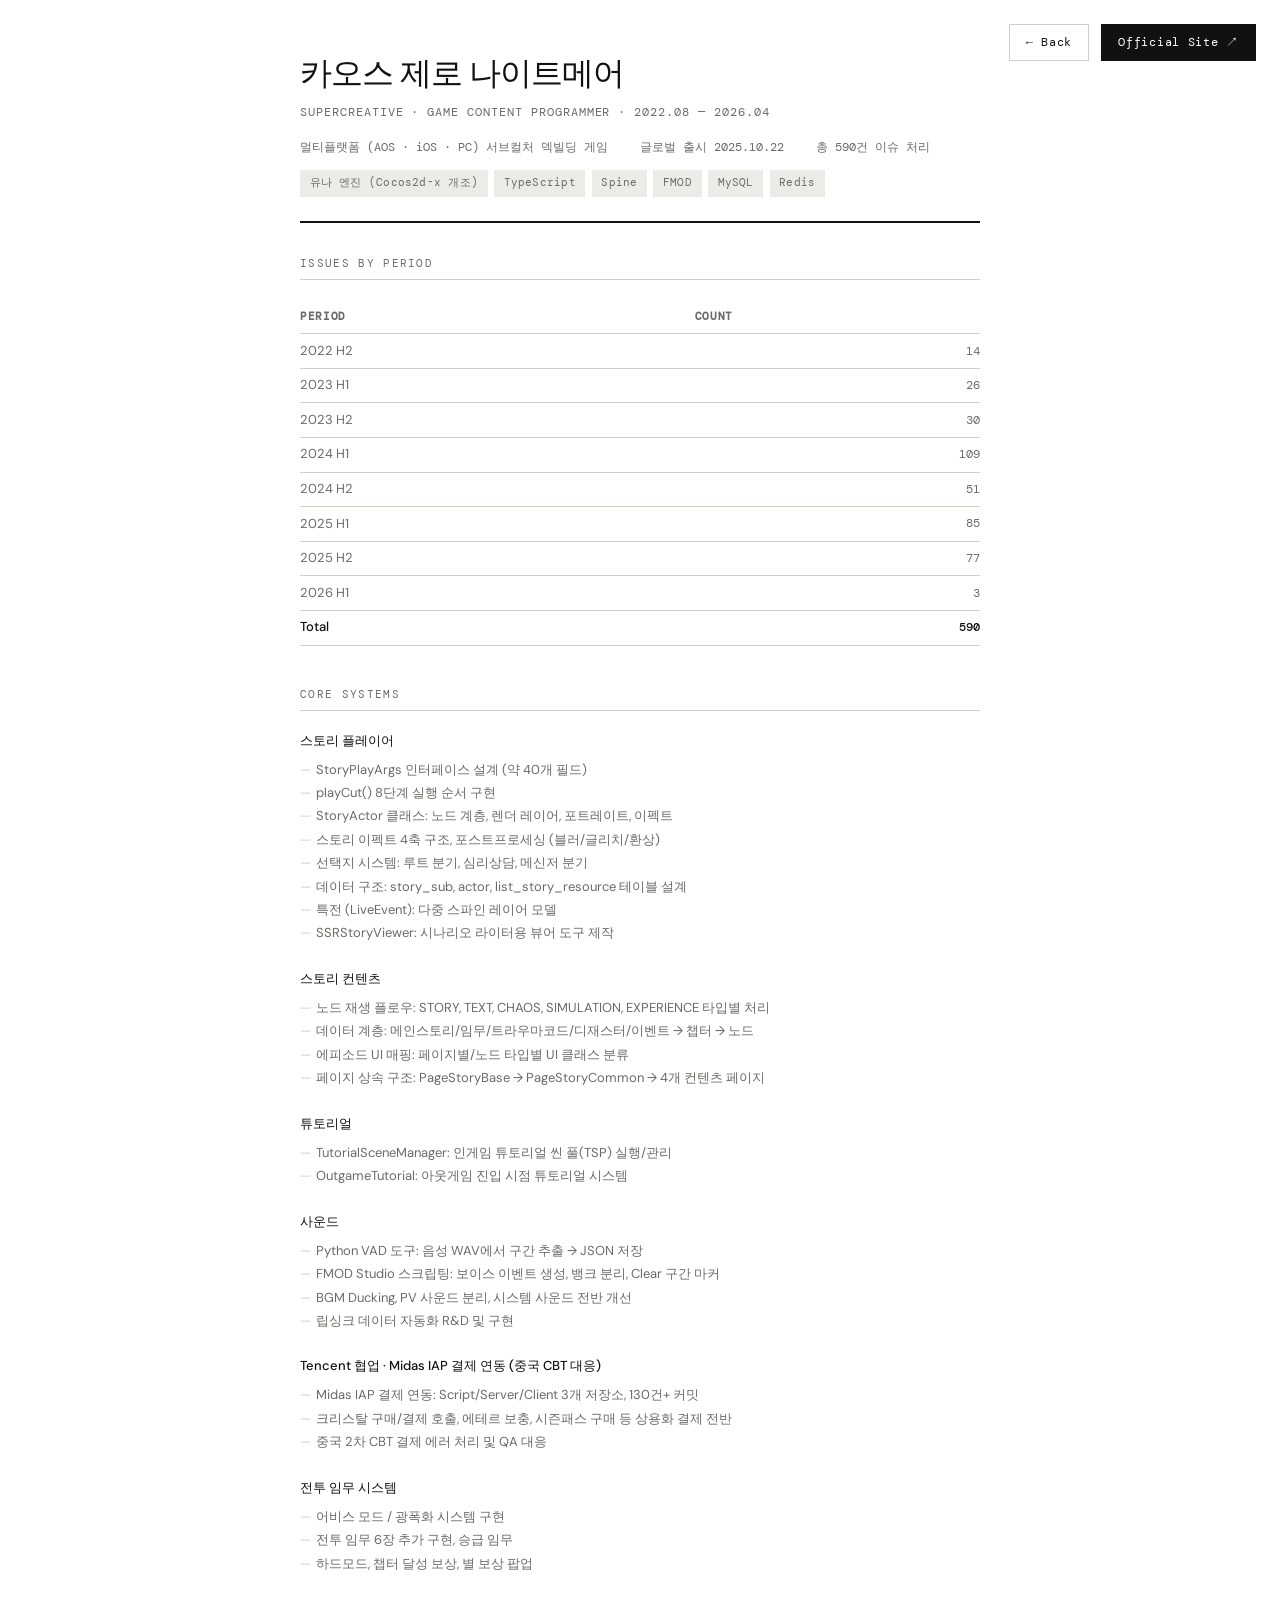
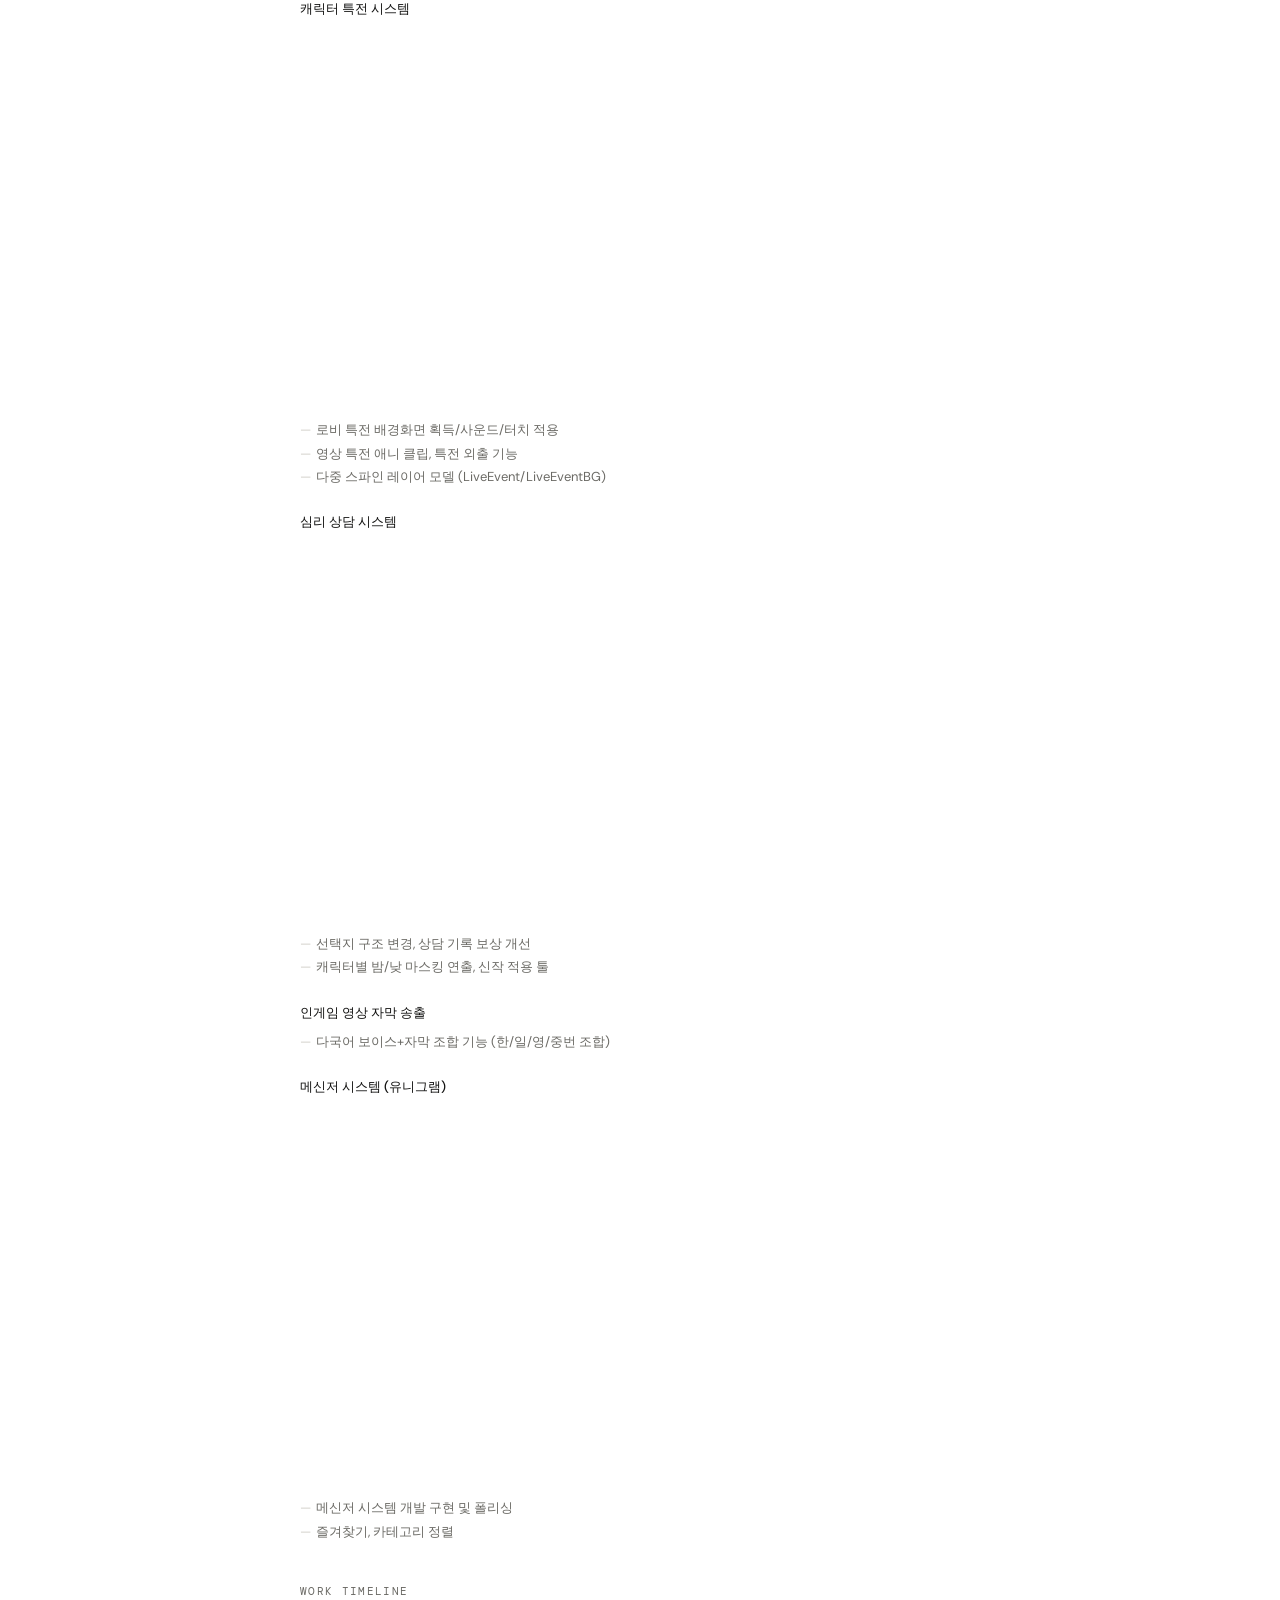
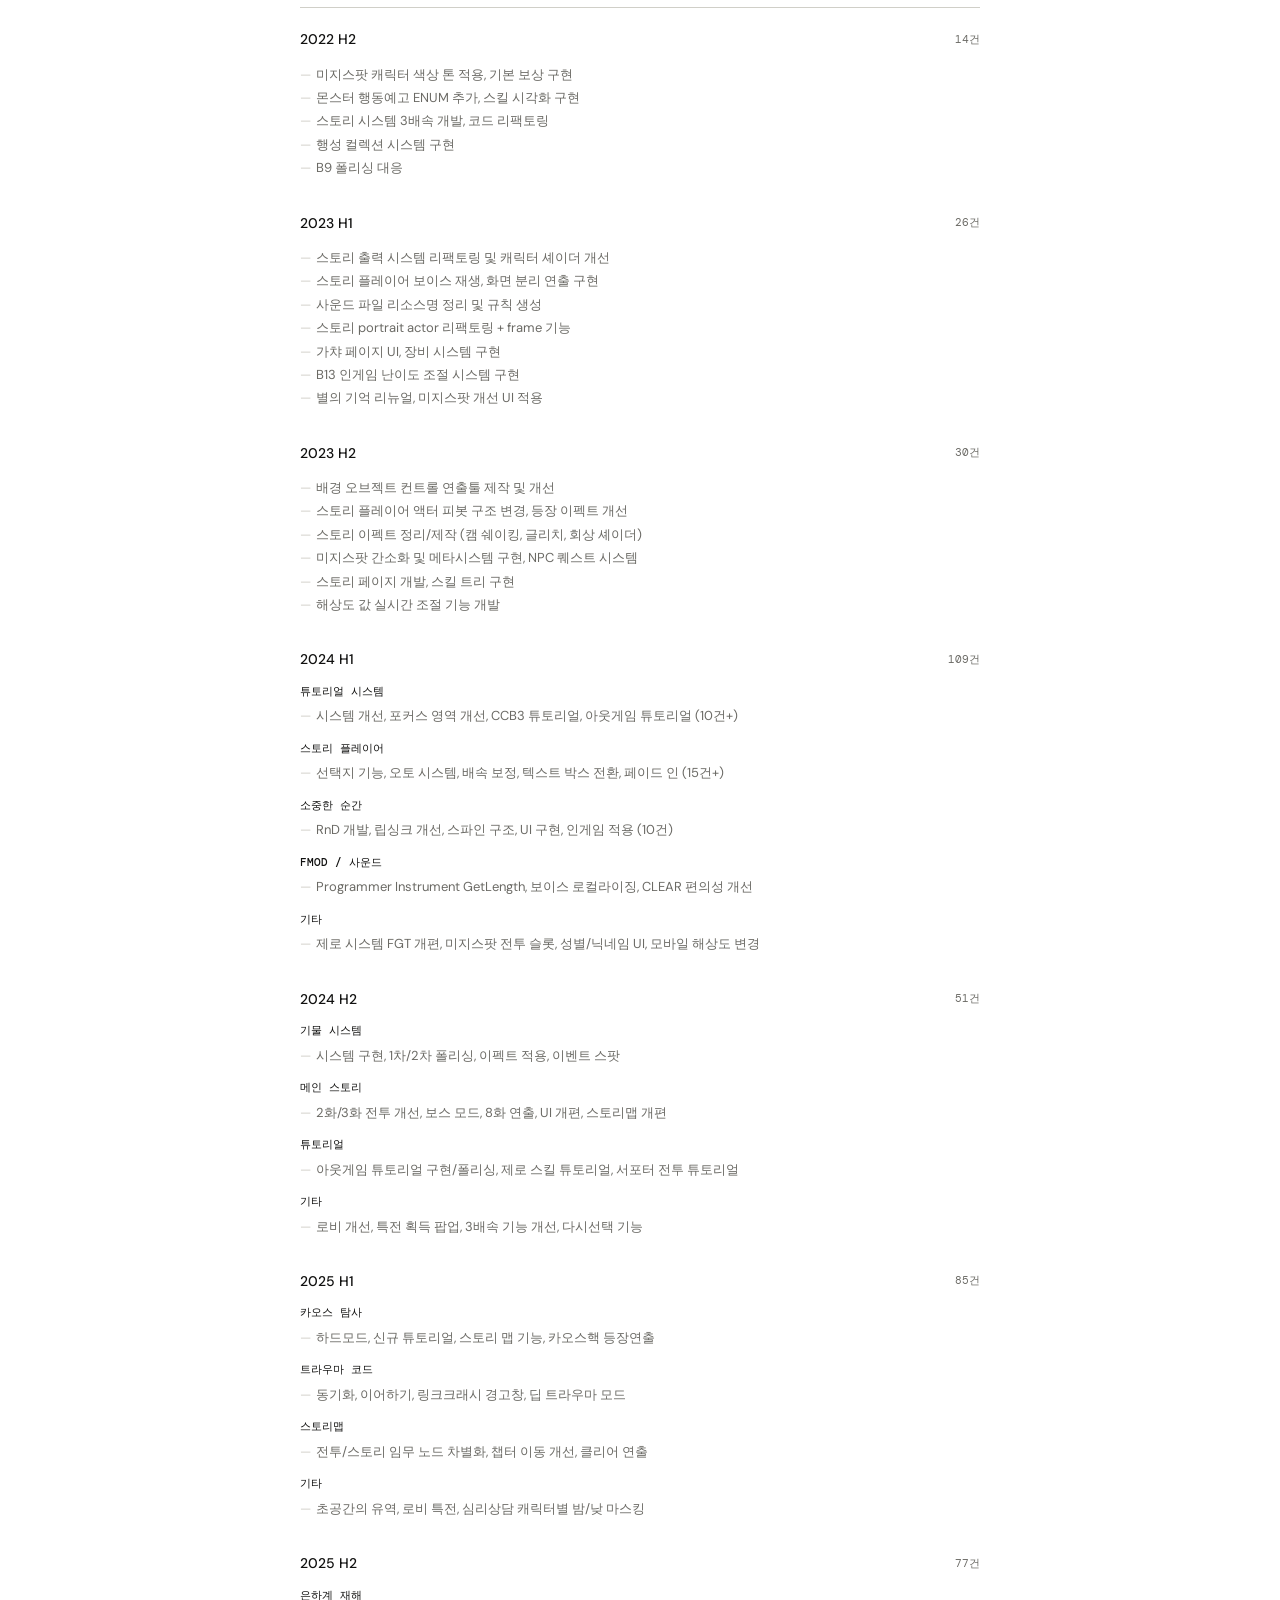
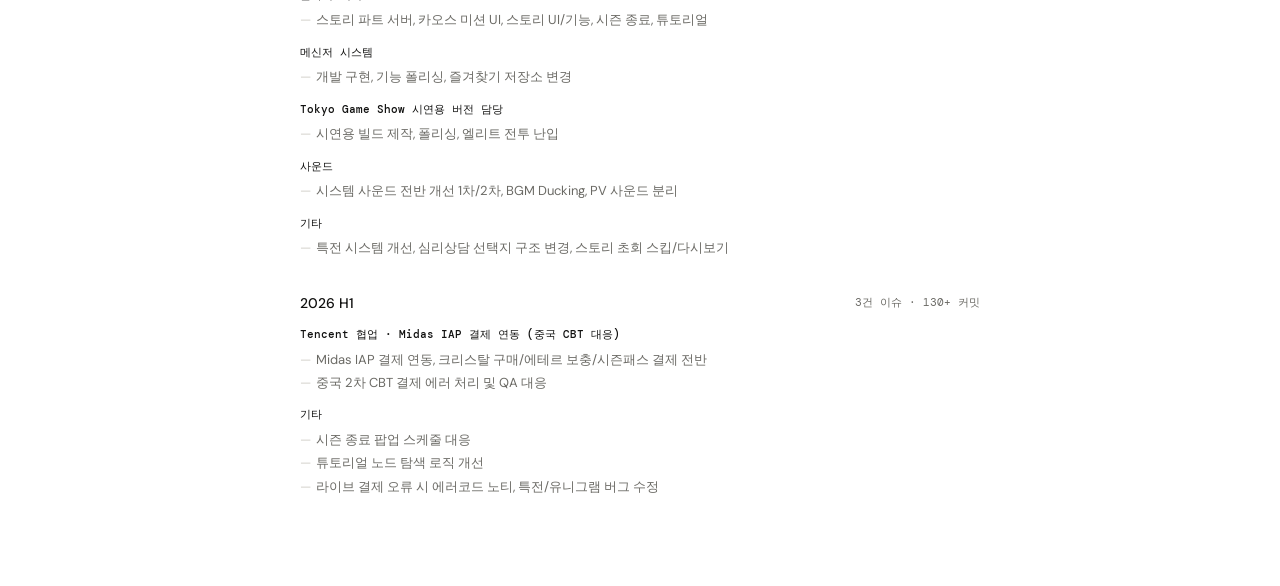
==== commit 027e64be: "카오스 제로 나이트메어 글로벌 출시일(2025.10.22) 표기 추가 - project-czn.html: 헤더 메타에 글로벌 출시일 표기 - index.html: 프로젝트 카드 m" ====
--- a/project-czn.html
+++ b/project-czn.html
@@ -265,6 +265,7 @@
     <p class="subtitle">SuperCreative &middot; Game Content Programmer &middot; 2022.08 &mdash; 2026.04</p>
     <div class="header-meta">
       <span>멀티플랫폼 (AOS &middot; iOS &middot; PC) 서브컬처 덱빌딩 게임</span>
+      <span>글로벌 출시 2025.10.22</span>
       <span>총 590건 이슈 처리</span>
     </div>
     <div class="tags">
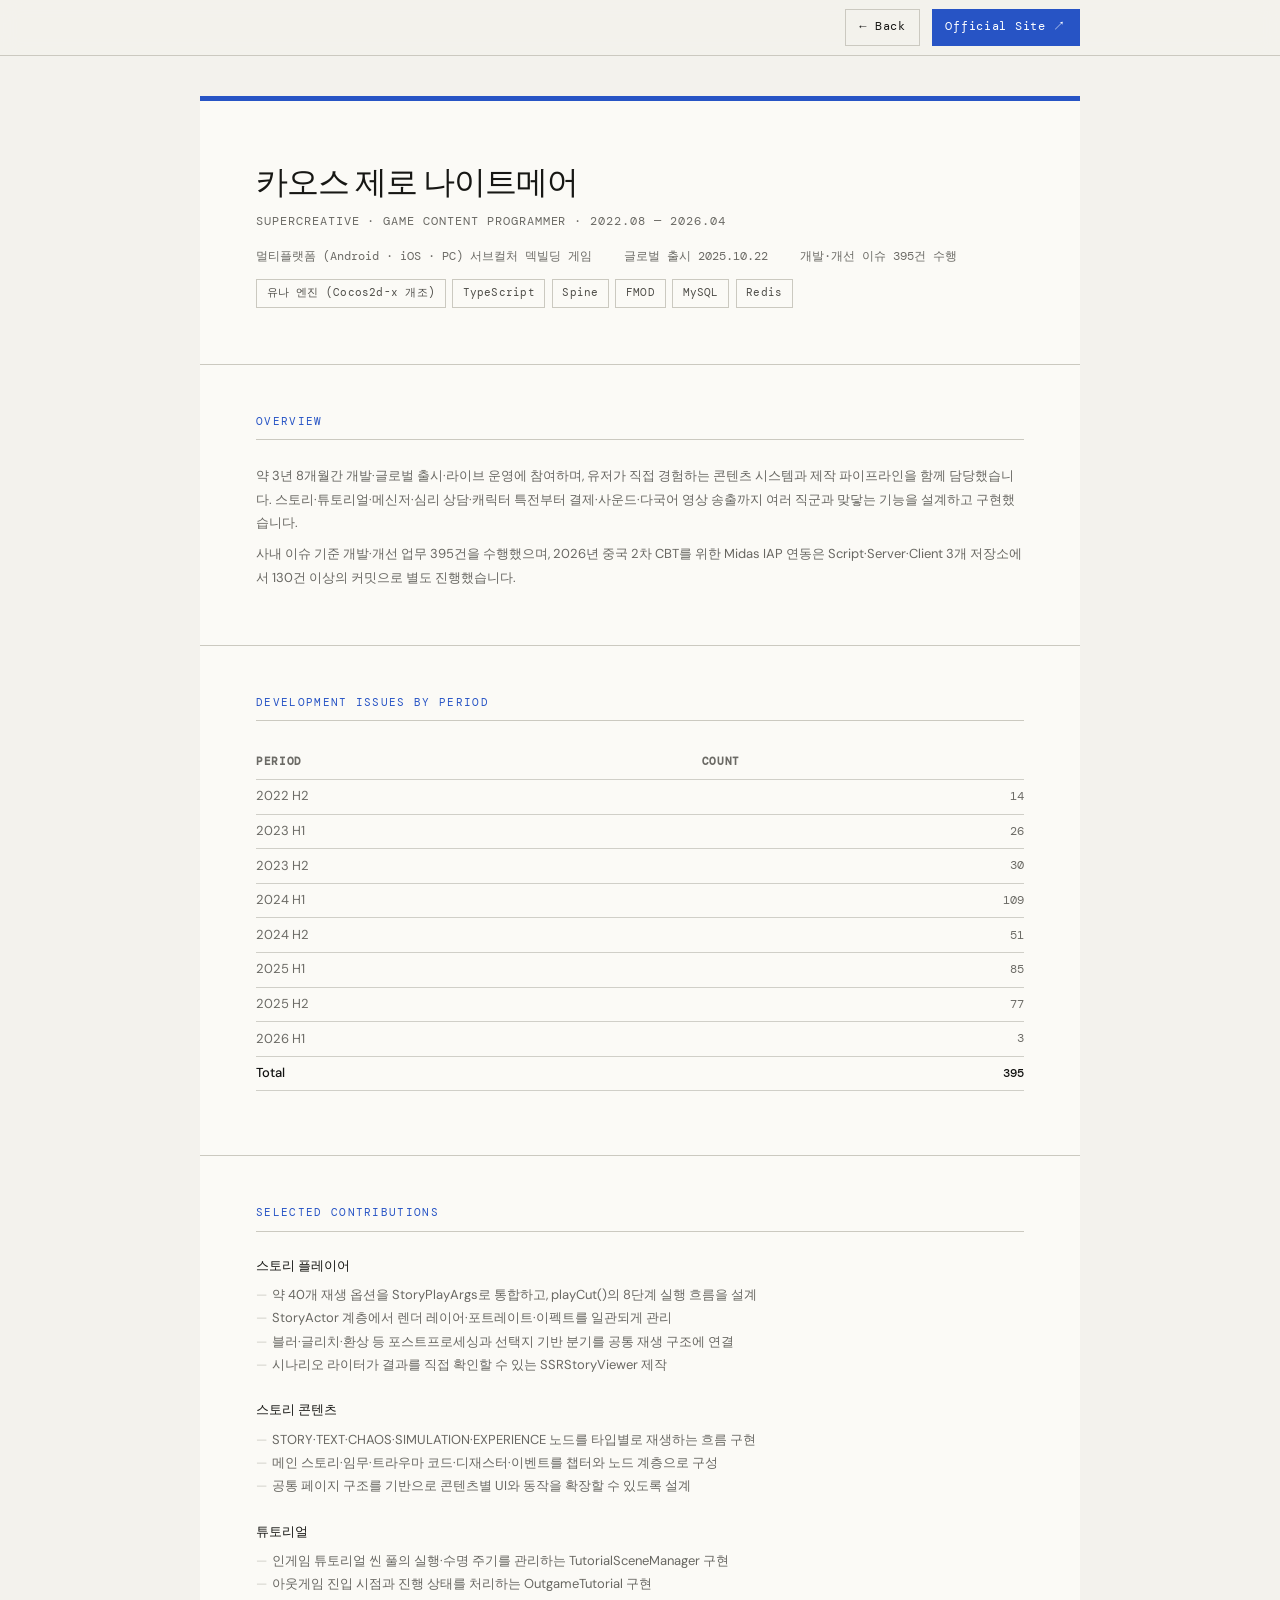
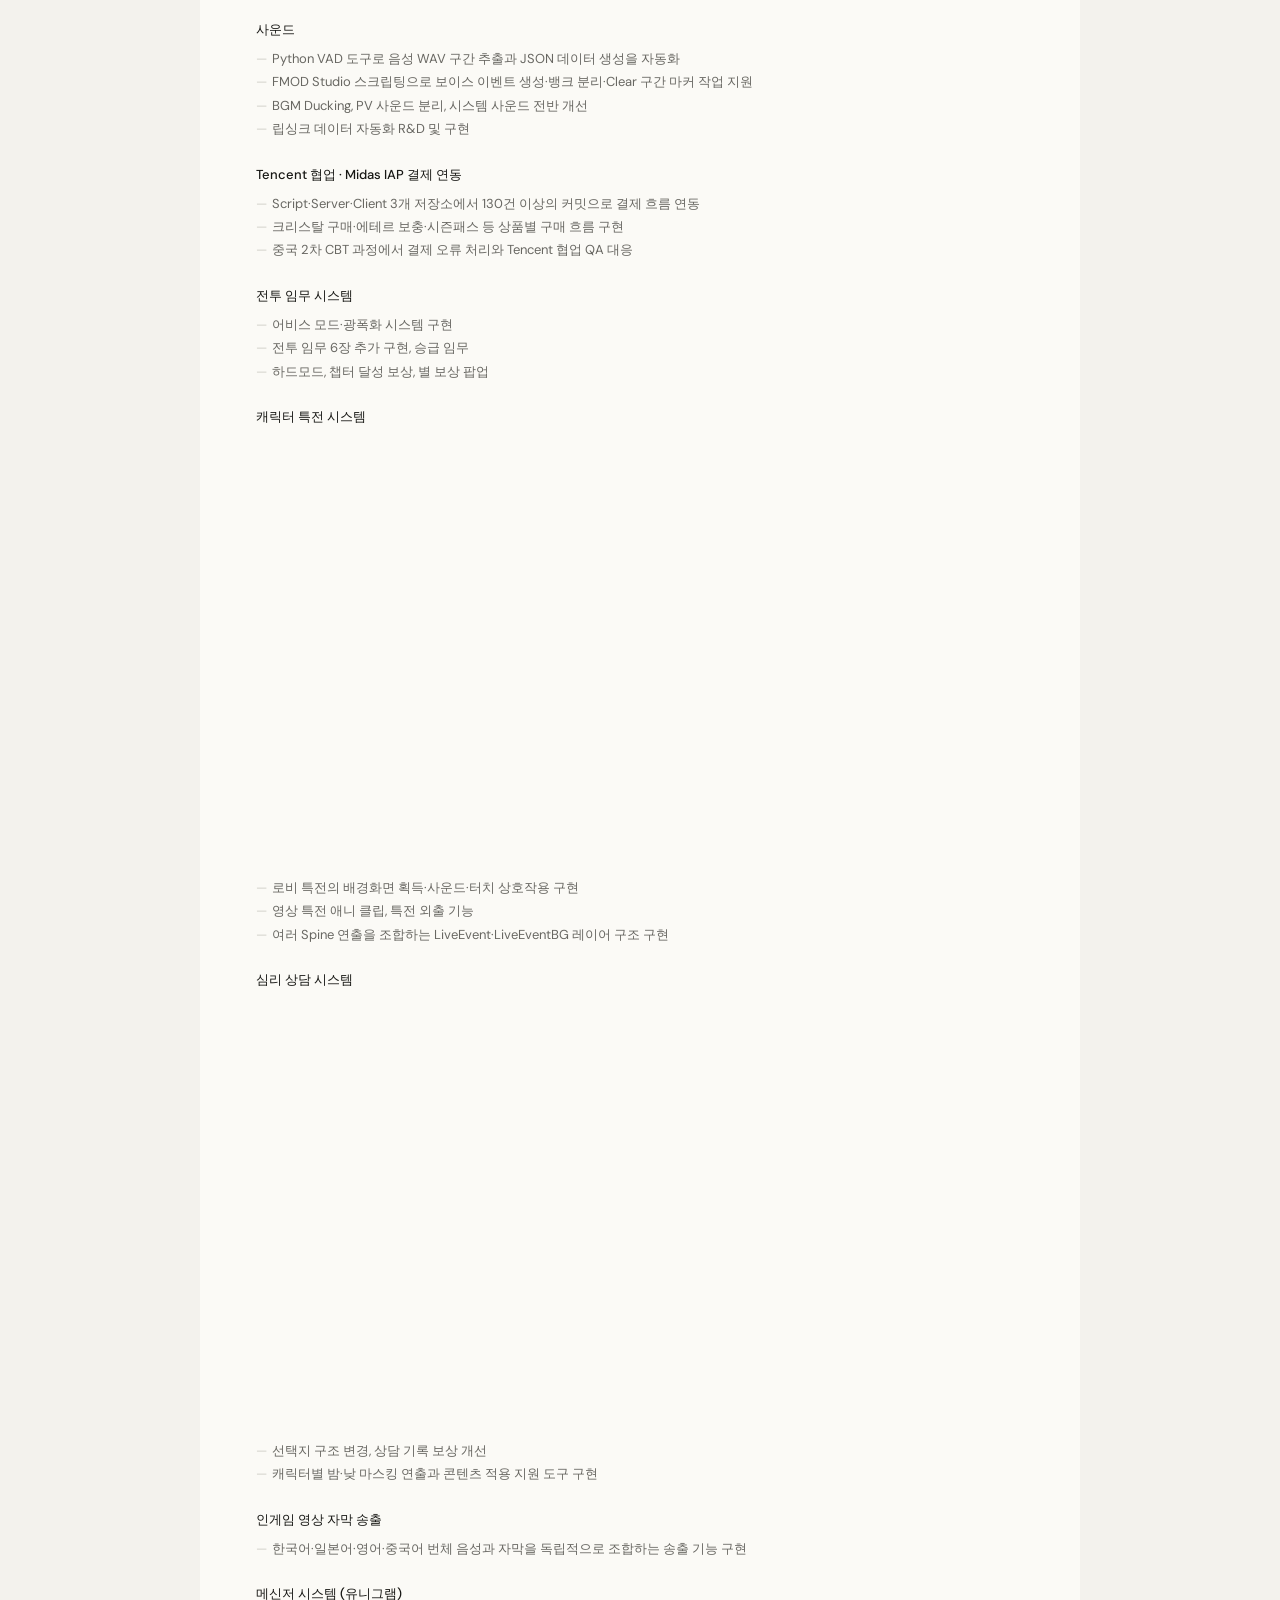
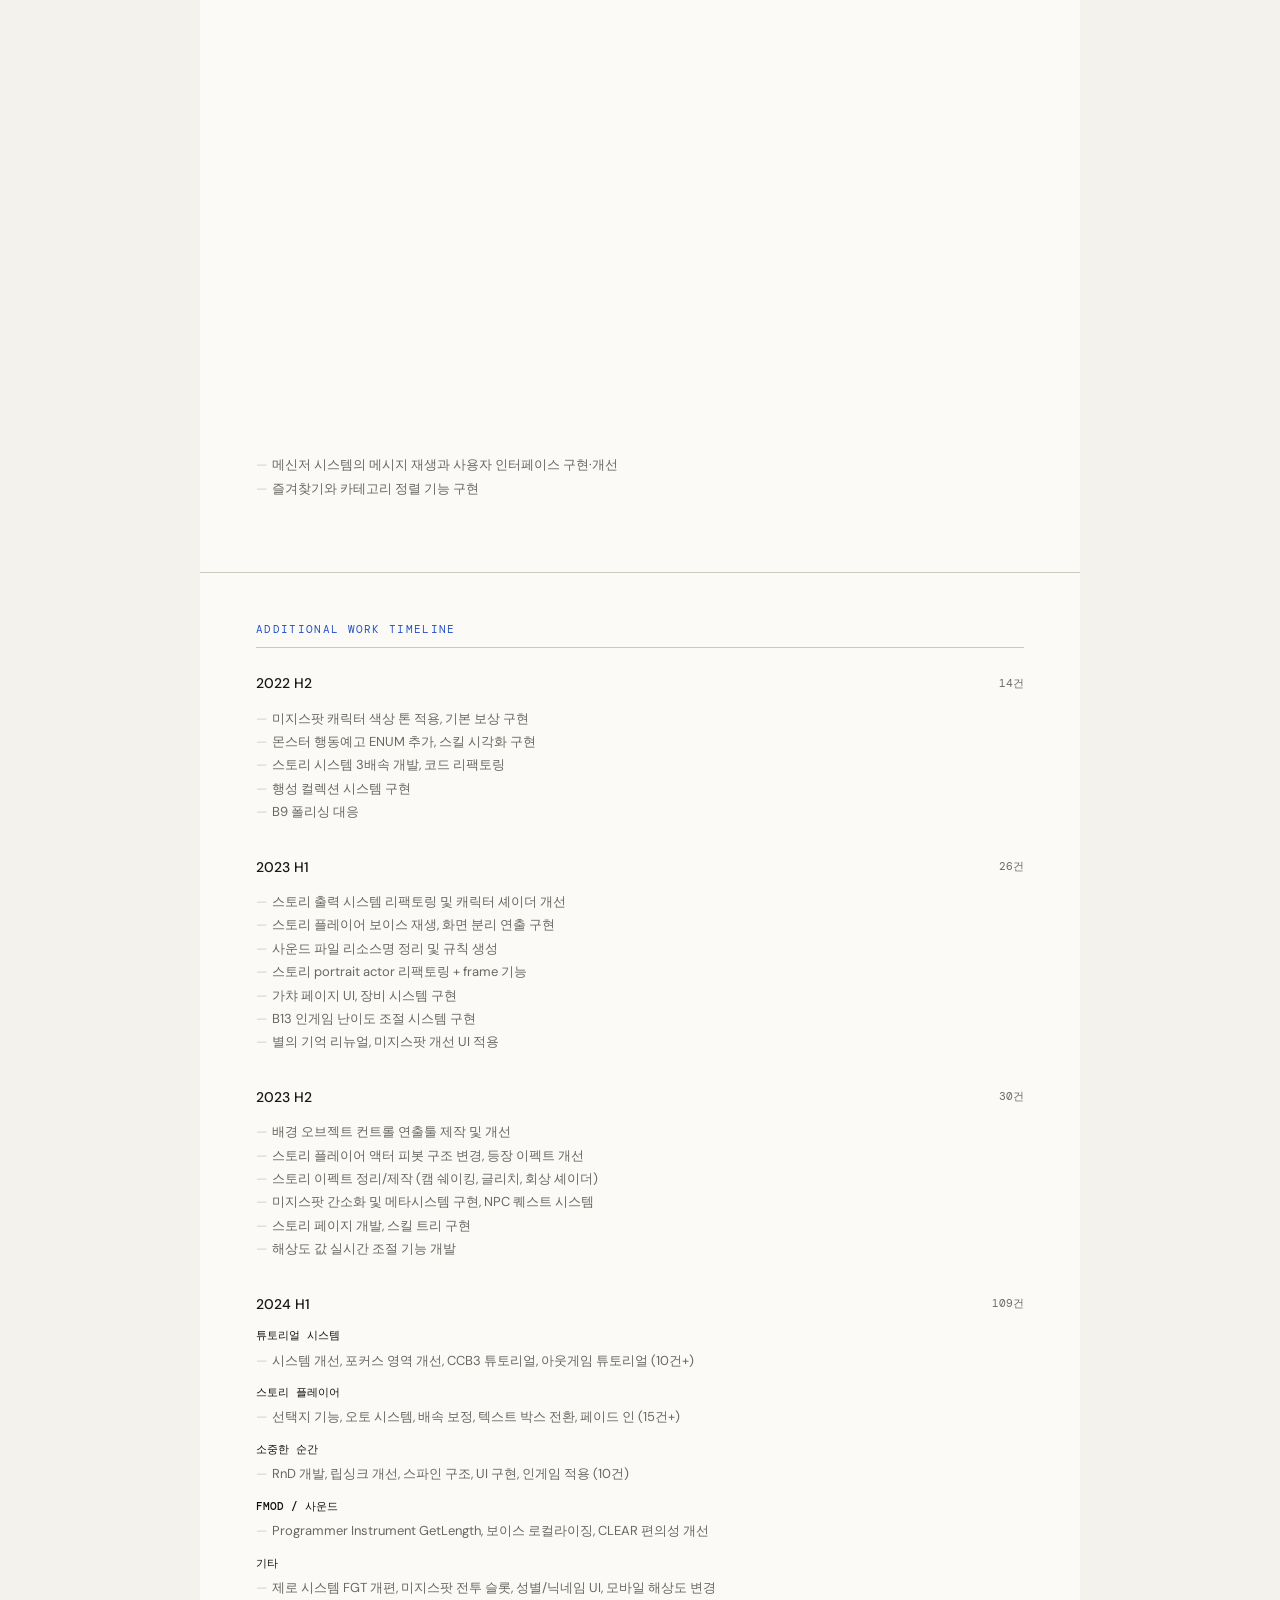
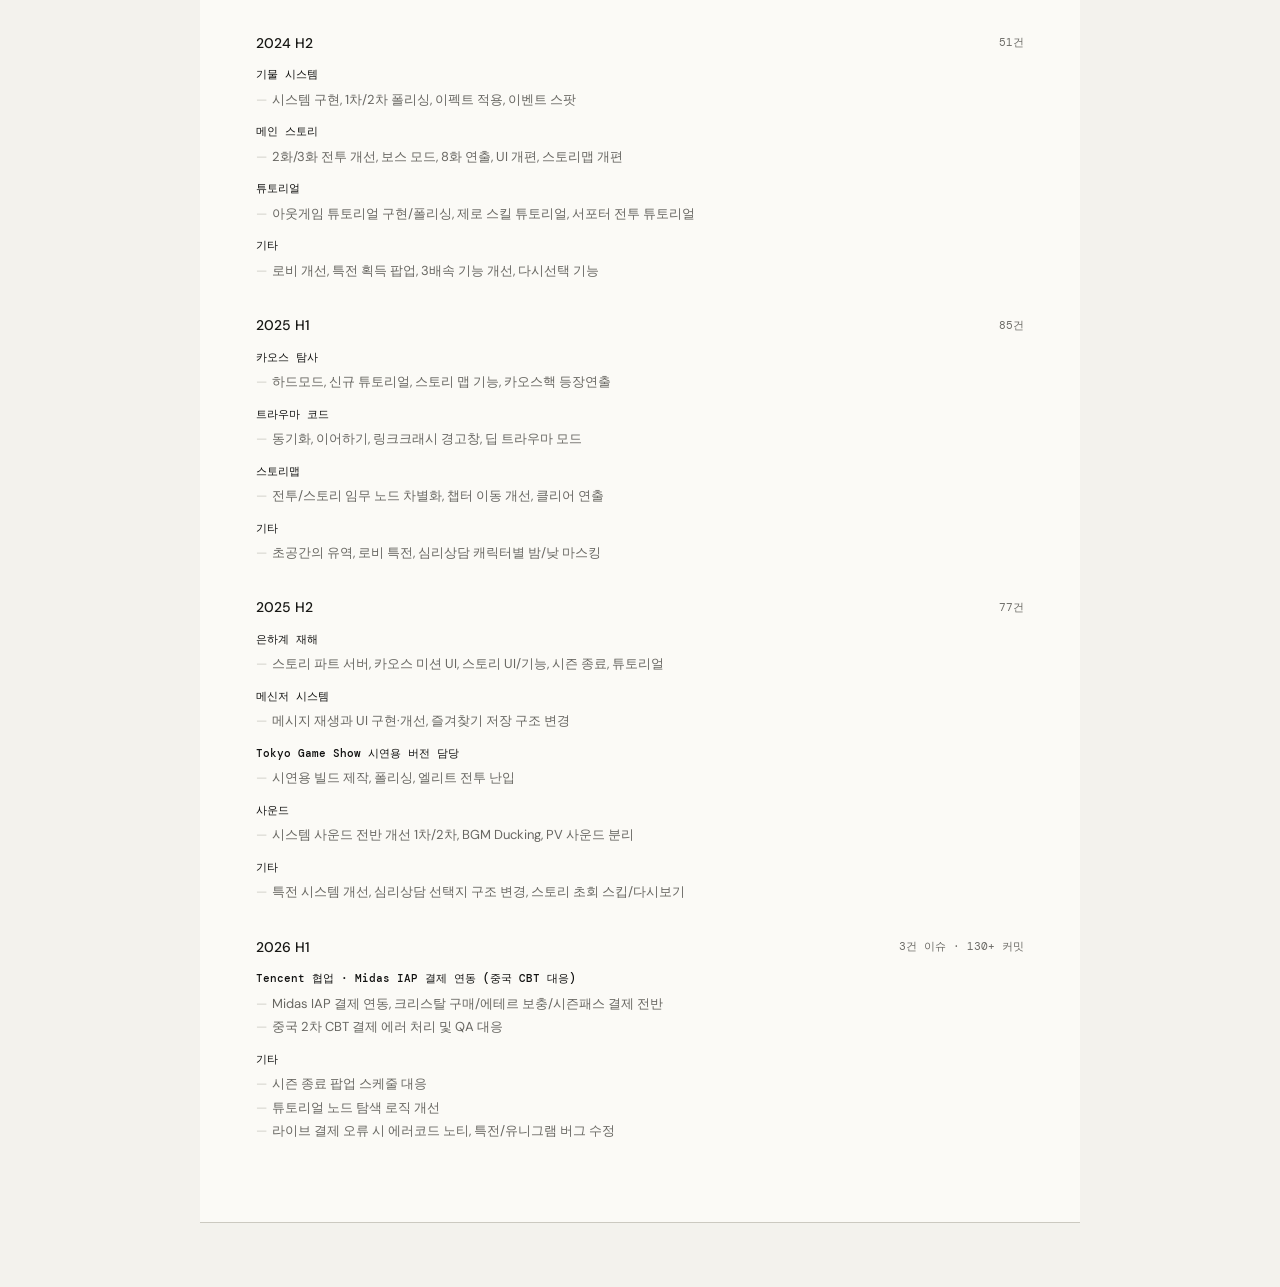
==== commit 38e2a064: "Redesign portfolio around project case studies" ====
--- a/project-czn.html
+++ b/project-czn.html
@@ -3,6 +3,7 @@
 <head>
   <meta charset="UTF-8">
   <meta name="viewport" content="width=device-width, initial-scale=1.0">
+  <meta name="theme-color" content="#245edb">
   <title>카오스 제로 나이트메어 — 장이국</title>
   <link rel="icon" type="image/png" sizes="32x32" href="assets/favicon-32.png">
   <link rel="icon" type="image/png" sizes="120x120" href="assets/favicon.png">
@@ -251,8 +252,9 @@
       .header-meta { flex-direction: column; gap: 0.25rem; }
     }
   </style>
+  <link rel="stylesheet" href="assets/retro.css">
 </head>
-<body>
+<body class="document-shell">
 
   <div class="btn-bar">
     <a href="index.html" class="btn-back">&larr; Back</a>
@@ -264,9 +266,9 @@
     <h1>카오스 제로 나이트메어</h1>
     <p class="subtitle">SuperCreative &middot; Game Content Programmer &middot; 2022.08 &mdash; 2026.04</p>
     <div class="header-meta">
-      <span>멀티플랫폼 (AOS &middot; iOS &middot; PC) 서브컬처 덱빌딩 게임</span>
+      <span>멀티플랫폼 (Android &middot; iOS &middot; PC) 서브컬처 덱빌딩 게임</span>
       <span>글로벌 출시 2025.10.22</span>
-      <span>총 590건 이슈 처리</span>
+      <span>개발·개선 이슈 395건 수행</span>
     </div>
     <div class="tags">
       <span class="tag">유나 엔진 (Cocos2d-x 개조)</span>
@@ -278,9 +280,21 @@
     </div>
   </header>
 
+  <!-- OVERVIEW -->
+  <section>
+    <p class="sec-title">Overview</p>
+    <p class="summary">
+      약 3년 8개월간 개발·글로벌 출시·라이브 운영에 참여하며, 유저가 직접 경험하는 콘텐츠 시스템과 제작 파이프라인을 함께 담당했습니다.
+      스토리·튜토리얼·메신저·심리 상담·캐릭터 특전부터 결제·사운드·다국어 영상 송출까지 여러 직군과 맞닿는 기능을 설계하고 구현했습니다.
+    </p>
+    <p class="summary">
+      사내 이슈 기준 개발·개선 업무 395건을 수행했으며, 2026년 중국 2차 CBT를 위한 Midas IAP 연동은 Script·Server·Client 3개 저장소에서 130건 이상의 커밋으로 별도 진행했습니다.
+    </p>
+  </section>
+
   <!-- STATS -->
   <section>
-    <p class="sec-title">Issues by Period</p>
+    <p class="sec-title">Development Issues by Period</p>
     <table class="stats-table">
       <thead>
         <tr><th>Period</th><th>Count</th></tr>
@@ -294,70 +308,65 @@
         <tr><td>2025 H1</td><td>85</td></tr>
         <tr><td>2025 H2</td><td>77</td></tr>
         <tr><td>2026 H1</td><td>3</td></tr>
-        <tr class="highlight"><td>Total</td><td>590</td></tr>
+        <tr class="highlight"><td>Total</td><td>395</td></tr>
       </tbody>
     </table>
   </section>
 
   <!-- CORE SYSTEMS -->
   <section>
-    <p class="sec-title">Core Systems</p>
+    <p class="sec-title">Selected Contributions</p>
 
     <div class="system-block">
       <h4>스토리 플레이어</h4>
       <ul class="work-list">
-        <li>StoryPlayArgs 인터페이스 설계 (약 40개 필드)</li>
-        <li>playCut() 8단계 실행 순서 구현</li>
-        <li>StoryActor 클래스: 노드 계층, 렌더 레이어, 포트레이트, 이펙트</li>
-        <li>스토리 이펙트 4축 구조, 포스트프로세싱 (블러/글리치/환상)</li>
-        <li>선택지 시스템: 루트 분기, 심리상담, 메신저 분기</li>
-        <li>데이터 구조: story_sub, actor, list_story_resource 테이블 설계</li>
-        <li>특전 (LiveEvent): 다중 스파인 레이어 모델</li>
-        <li>SSRStoryViewer: 시나리오 라이터용 뷰어 도구 제작</li>
-      </ul>
-    </div>
-
-    <div class="system-block">
-      <h4>스토리 컨텐츠</h4>
-      <ul class="work-list">
-        <li>노드 재생 플로우: STORY, TEXT, CHAOS, SIMULATION, EXPERIENCE 타입별 처리</li>
-        <li>데이터 계층: 메인스토리/임무/트라우마코드/디재스터/이벤트 &rarr; 챕터 &rarr; 노드</li>
-        <li>에피소드 UI 매핑: 페이지별/노드 타입별 UI 클래스 분류</li>
-        <li>페이지 상속 구조: PageStoryBase &rarr; PageStoryCommon &rarr; 4개 컨텐츠 페이지</li>
+        <li>약 40개 재생 옵션을 StoryPlayArgs로 통합하고, playCut()의 8단계 실행 흐름을 설계</li>
+        <li>StoryActor 계층에서 렌더 레이어·포트레이트·이펙트를 일관되게 관리</li>
+        <li>블러·글리치·환상 등 포스트프로세싱과 선택지 기반 분기를 공통 재생 구조에 연결</li>
+        <li>시나리오 라이터가 결과를 직접 확인할 수 있는 SSRStoryViewer 제작</li>
+      </ul>
+    </div>
+
+    <div class="system-block">
+      <h4>스토리 콘텐츠</h4>
+      <ul class="work-list">
+        <li>STORY·TEXT·CHAOS·SIMULATION·EXPERIENCE 노드를 타입별로 재생하는 흐름 구현</li>
+        <li>메인 스토리·임무·트라우마 코드·디재스터·이벤트를 챕터와 노드 계층으로 구성</li>
+        <li>공통 페이지 구조를 기반으로 콘텐츠별 UI와 동작을 확장할 수 있도록 설계</li>
       </ul>
     </div>
 
     <div class="system-block">
       <h4>튜토리얼</h4>
       <ul class="work-list">
-        <li>TutorialSceneManager: 인게임 튜토리얼 씬 풀(TSP) 실행/관리</li>
-        <li>OutgameTutorial: 아웃게임 진입 시점 튜토리얼 시스템</li>
+        <li>인게임 튜토리얼 씬 풀의 실행·수명 주기를 관리하는 TutorialSceneManager 구현</li>
+        <li>아웃게임 진입 시점과 진행 상태를 처리하는 OutgameTutorial 구현</li>
       </ul>
     </div>
 
     <div class="system-block">
       <h4>사운드</h4>
       <ul class="work-list">
-        <li>Python VAD 도구: 음성 WAV에서 구간 추출 &rarr; JSON 저장</li>
-        <li>FMOD Studio 스크립팅: 보이스 이벤트 생성, 뱅크 분리, Clear 구간 마커</li>
+        <li>Python VAD 도구로 음성 WAV 구간 추출과 JSON 데이터 생성을 자동화</li>
+        <li>FMOD Studio 스크립팅으로 보이스 이벤트 생성·뱅크 분리·Clear 구간 마커 작업 지원</li>
         <li>BGM Ducking, PV 사운드 분리, 시스템 사운드 전반 개선</li>
         <li>립싱크 데이터 자동화 R&D 및 구현</li>
       </ul>
     </div>
 
     <div class="system-block">
-      <h4>Tencent 협업 · Midas IAP 결제 연동 (중국 CBT 대응)</h4>
-      <ul class="work-list">
-        <li>Midas IAP 결제 연동: Script/Server/Client 3개 저장소, 130건+ 커밋</li>
-        <li>크리스탈 구매/결제 호출, 에테르 보충, 시즌패스 구매 등 상용화 결제 전반</li>
-        <li>중국 2차 CBT 결제 에러 처리 및 QA 대응</li>
+      <h4>Tencent 협업 · Midas IAP 결제 연동</h4>
+      <ul class="work-list">
+        <li>Script·Server·Client 3개 저장소에서 130건 이상의 커밋으로 결제 흐름 연동</li>
+        <li>크리스탈 구매·에테르 보충·시즌패스 등 상품별 구매 흐름 구현</li>
+        <li>중국 2차 CBT 과정에서 결제 오류 처리와 Tencent 협업 QA 대응</li>
       </ul>
     </div>
 
     <div class="system-block">
       <h4>전투 임무 시스템</h4>
       <ul class="work-list">
-        <li>어비스 모드 / 광폭화 시스템 구현</li>
+        <li>어비스 모드·광폭화 시스템 구현</li>
         <li>전투 임무 6장 추가 구현, 승급 임무</li>
         <li>하드모드, 챕터 달성 보상, 별 보상 팝업</li>
       </ul>
@@ -369,9 +378,9 @@
         <iframe src="https://www.youtube.com/embed/Gb_2ndZgVz8" allowfullscreen></iframe>
       </div>
       <ul class="work-list">
-        <li>로비 특전 배경화면 획득/사운드/터치 적용</li>
+        <li>로비 특전의 배경화면 획득·사운드·터치 상호작용 구현</li>
         <li>영상 특전 애니 클립, 특전 외출 기능</li>
-        <li>다중 스파인 레이어 모델 (LiveEvent/LiveEventBG)</li>
+        <li>여러 Spine 연출을 조합하는 LiveEvent·LiveEventBG 레이어 구조 구현</li>
       </ul>
     </div>
 
@@ -382,14 +391,14 @@
       </div>
       <ul class="work-list">
         <li>선택지 구조 변경, 상담 기록 보상 개선</li>
-        <li>캐릭터별 밤/낮 마스킹 연출, 신작 적용 툴</li>
+        <li>캐릭터별 밤·낮 마스킹 연출과 콘텐츠 적용 지원 도구 구현</li>
       </ul>
     </div>
 
     <div class="system-block">
       <h4>인게임 영상 자막 송출</h4>
       <ul class="work-list">
-        <li>다국어 보이스+자막 조합 기능 (한/일/영/중번 조합)</li>
+        <li>한국어·일본어·영어·중국어 번체 음성과 자막을 독립적으로 조합하는 송출 기능 구현</li>
       </ul>
     </div>
 
@@ -399,15 +408,15 @@
         <iframe src="https://www.youtube.com/embed/gLlF7NCG1-E" allowfullscreen></iframe>
       </div>
       <ul class="work-list">
-        <li>메신저 시스템 개발 구현 및 폴리싱</li>
-        <li>즐겨찾기, 카테고리 정렬</li>
+        <li>메신저 시스템의 메시지 재생과 사용자 인터페이스 구현·개선</li>
+        <li>즐겨찾기와 카테고리 정렬 기능 구현</li>
       </ul>
     </div>
   </section>
 
   <!-- TIMELINE -->
   <section>
-    <p class="sec-title">Work Timeline</p>
+    <p class="sec-title">Additional Work Timeline</p>
 
     <div class="period">
       <div class="period-header">
@@ -538,7 +547,7 @@
       </ul>
       <p class="work-category">메신저 시스템</p>
       <ul class="work-list">
-        <li>개발 구현, 기능 폴리싱, 즐겨찾기 저장소 변경</li>
+        <li>메시지 재생과 UI 구현·개선, 즐겨찾기 저장 구조 변경</li>
       </ul>
       <p class="work-category">Tokyo Game Show 시연용 버전 담당</p>
       <ul class="work-list">
--- a/assets/retro.css
+++ b/assets/retro.css
@@ -0,0 +1,395 @@
+/* Editorial portfolio layer — content first, with restrained developer cues. */
+
+body.home-shell,
+body.document-shell {
+  --editorial-bg: #f3f2ed;
+  --editorial-paper: #fbfaf6;
+  --editorial-ink: #171714;
+  --editorial-muted: #686762;
+  --editorial-line: #cbc9c0;
+  --editorial-blue: #2754c5;
+  --editorial-blue-dark: #193b93;
+  --mono: 'DM Mono', ui-monospace, SFMono-Regular, Consolas, monospace;
+  --sans: 'DM Sans', Pretendard, -apple-system, BlinkMacSystemFont, sans-serif;
+  color: var(--editorial-ink);
+  background: var(--editorial-bg);
+}
+
+/* Navigation */
+body.home-shell nav {
+  height: 64px;
+  padding: 0 max(2rem, calc((100vw - 1080px) / 2));
+  color: var(--editorial-ink);
+  background: rgba(243, 242, 237, .94);
+  border-bottom: 1px solid var(--editorial-line);
+  backdrop-filter: blur(12px);
+}
+
+body.home-shell .nav-logo {
+  margin-right: 2rem;
+  color: var(--editorial-ink);
+  font-size: 13px;
+  letter-spacing: -.02em;
+}
+
+body.home-shell .nav-logo::before {
+  content: '';
+  display: inline-block;
+  width: 8px;
+  height: 8px;
+  margin-right: .65rem;
+  background: var(--editorial-blue);
+}
+
+body.home-shell .nav-links { gap: 1.5rem; }
+body.home-shell .nav-links a {
+  color: var(--editorial-muted);
+  font-size: 11px;
+  letter-spacing: .06em;
+}
+body.home-shell .nav-links a:hover,
+body.home-shell .nav-links a:focus-visible { color: var(--editorial-blue); outline: none; }
+
+/* Shared home layout */
+body.home-shell section {
+  max-width: 1080px;
+  padding: 6.5rem 2rem;
+}
+
+body.home-shell section + section {
+  padding-top: 6.5rem;
+  border-top: 1px solid var(--editorial-line);
+}
+
+body.home-shell .sec-label {
+  margin-bottom: 2.7rem;
+  color: var(--editorial-blue);
+  font-size: 11px;
+  font-weight: 500;
+  letter-spacing: .12em;
+}
+body.home-shell .sec-label::after { background: var(--editorial-line); }
+
+/* Hero */
+body.home-shell #hero {
+  min-height: 720px;
+  padding-top: 10.5rem;
+  padding-bottom: 7rem;
+  grid-template-columns: minmax(0, 1fr) 260px;
+  gap: 5rem;
+  align-items: center;
+}
+
+body.home-shell .hero-content { padding: 0; }
+body.home-shell .hero-label {
+  margin-bottom: 1.5rem;
+  color: var(--editorial-blue);
+  font-size: 11px;
+  font-weight: 500;
+}
+
+.availability-note {
+  margin-bottom: 1.5rem;
+  color: #3f7348;
+  font-family: var(--mono);
+  font-size: 10px;
+  font-weight: 500;
+  letter-spacing: .04em;
+}
+
+body.home-shell .hero-name {
+  margin-bottom: 1.6rem;
+  color: var(--editorial-ink);
+  font-size: clamp(3.8rem, 8vw, 6.7rem);
+  font-weight: 500;
+  line-height: .98;
+  letter-spacing: -.07em;
+}
+
+body.home-shell .hero-tagline {
+  max-width: 650px;
+  margin-bottom: 2.5rem;
+  color: #3f3f3b;
+  font-size: clamp(1.2rem, 2.2vw, 1.55rem);
+  line-height: 1.65;
+  letter-spacing: -.025em;
+}
+
+body.home-shell .hero-photo {
+  width: 260px;
+  height: 340px;
+  border: 1px solid var(--editorial-line);
+  filter: saturate(.75) contrast(1.03);
+}
+
+body.home-shell .btn {
+  padding: .72rem 1.15rem;
+  color: var(--editorial-ink);
+  background: transparent;
+  border: 1px solid var(--editorial-ink);
+  font-size: 11px;
+}
+body.home-shell .btn:hover,
+body.home-shell .btn:focus-visible { color: #fff; background: var(--editorial-blue); border-color: var(--editorial-blue); outline: none; }
+body.home-shell .btn-filled { color: #fff; background: var(--editorial-ink); }
+
+.hero-stats {
+  display: grid;
+  grid-template-columns: repeat(3, minmax(0, 1fr));
+  max-width: 680px;
+  margin-top: 3.25rem;
+  border-top: 1px solid var(--editorial-line);
+}
+.hero-stats > div { padding: 1.1rem 1rem 0 0; }
+.hero-stats dt {
+  margin-bottom: .35rem;
+  color: var(--editorial-muted);
+  font-family: var(--mono);
+  font-size: 9px;
+  letter-spacing: .1em;
+  text-transform: uppercase;
+}
+.hero-stats dd { font-size: 13px; line-height: 1.45; }
+
+/* Work should be the first substantial section. */
+body.home-shell #projects { max-width: 1160px; }
+body.home-shell .projects-list {
+  display: grid;
+  grid-template-columns: repeat(2, minmax(0, 1fr));
+  gap: 3.5rem 2rem;
+}
+
+body.home-shell .project-item {
+  padding: 0;
+  border: 0;
+}
+body.home-shell .project-item:last-child { border: 0; }
+
+body.home-shell .project-featured {
+  grid-column: 1 / -1;
+  display: grid;
+  grid-template-columns: minmax(0, 1.35fr) minmax(280px, .65fr);
+  grid-template-rows: auto auto 1fr auto auto;
+  gap: .5rem 2.5rem;
+  padding-bottom: 3.5rem;
+  border-bottom: 1px solid var(--editorial-line);
+}
+
+.project-media {
+  display: block;
+  aspect-ratio: 16 / 9;
+  margin-bottom: 1.3rem;
+  overflow: hidden;
+  background: #deddd6;
+}
+.project-media img {
+  display: block;
+  width: 100%;
+  height: 100%;
+  object-fit: cover;
+  filter: saturate(.86);
+  transition: transform .3s ease, filter .3s ease;
+}
+.project-media:hover img { transform: scale(1.015); filter: saturate(1); }
+body.home-shell .project-featured .project-media { grid-column: 1; grid-row: 1 / -1; margin: 0; }
+body.home-shell .project-featured > :not(.project-media) { grid-column: 2; }
+
+body.home-shell .project-num {
+  margin-bottom: .35rem;
+  color: var(--editorial-blue);
+  font-size: 9px;
+  letter-spacing: .1em;
+}
+body.home-shell .project-item h3 { margin-bottom: .7rem; font-size: 23px; }
+body.home-shell .project-item h3 a {
+  color: var(--editorial-ink);
+  text-decoration: none;
+}
+body.home-shell .project-item h3 a:hover { color: var(--editorial-blue); opacity: 1; }
+body.home-shell .project-item > p { max-width: none; color: var(--editorial-muted); }
+body.home-shell .project-meta { margin: .7rem 0 1rem; color: var(--editorial-muted); }
+
+body.home-shell .tag {
+  padding: .28rem .5rem;
+  color: #4f4e49;
+  background: transparent;
+  border: 1px solid var(--editorial-line);
+  font-size: 9px;
+}
+
+/* Supporting sections */
+body.home-shell .about-grid { grid-template-columns: minmax(0, 1.4fr) minmax(220px, .6fr); gap: 6rem; }
+body.home-shell .about-text p,
+body.home-shell .tl-content p,
+body.home-shell .tl-list { color: var(--editorial-muted); }
+body.home-shell .about-text p:first-child { color: var(--editorial-ink); font-size: 1.28rem; line-height: 1.7; }
+body.home-shell .about-meta { border-left-color: var(--editorial-line); }
+body.home-shell .skills-grid { gap: 2.5rem; }
+body.home-shell .timeline-item { border-bottom-color: var(--editorial-line); }
+body.home-shell .tl-content h3 { font-size: 17px; }
+body.home-shell .gantt-track { background: #e7e5df; border-radius: 0; }
+body.home-shell .gantt-bar {
+  border-radius: 0;
+  color: #fff;
+  box-shadow: inset 0 0 0 1px rgba(0, 0, 0, .08);
+}
+body.home-shell .gantt-bar.c-career { background: #345ca8; }
+body.home-shell .gantt-bar.c-military { background: #647487; }
+body.home-shell .gantt-bar.c-education { background: #4f765e; }
+body.home-shell .gantt-bar.c-activities { background: #956b35; }
+body.home-shell .contact-link { border-bottom-color: var(--editorial-line); }
+body.home-shell .contact-link:first-child { border-top-color: var(--editorial-line); }
+body.home-shell .contact-link:hover { color: var(--editorial-blue); opacity: 1; }
+body.home-shell footer { max-width: 1040px; border-top: 1px solid var(--editorial-line); }
+
+/* Project and resume pages: one continuous document, not simulated windows. */
+body.document-shell {
+  max-width: none;
+  min-height: 100vh;
+  margin: 0;
+  padding: 6rem 1.5rem 4rem;
+  font-family: var(--sans);
+}
+
+body.document-shell > header,
+body.document-shell > section {
+  width: min(880px, 100%);
+  margin: 0 auto;
+  padding: 3rem 3.5rem;
+  color: var(--editorial-ink);
+  background: var(--editorial-paper);
+  border: 0;
+  box-shadow: none;
+}
+body.document-shell > header {
+  padding-top: 3.5rem;
+  padding-bottom: 3.5rem;
+  border-top: 5px solid var(--editorial-blue);
+  border-bottom: 1px solid var(--editorial-line);
+}
+body.document-shell > section { border-bottom: 1px solid var(--editorial-line); }
+body.document-shell > header::before { display: none; }
+body.document-shell header h1 { color: var(--editorial-ink); font-weight: 500; }
+body.document-shell .sec-title {
+  position: static;
+  height: auto;
+  margin-bottom: 1.5rem;
+  padding: 0 0 .55rem;
+  color: var(--editorial-blue);
+  background: transparent;
+  border: 0;
+  border-bottom: 1px solid var(--editorial-line);
+  text-shadow: none;
+}
+body.document-shell .sec-title::after { display: none; }
+body.document-shell .tag { color: #4f4e49; background: transparent; border: 1px solid var(--editorial-line); }
+body.document-shell .summary,
+body.document-shell .work-list li,
+body.document-shell .tl-content p,
+body.document-shell .tl-content li { color: var(--editorial-muted); }
+body.document-shell table { background: transparent; }
+
+body.document-shell .btn-bar,
+body.document-shell .print-bar {
+  top: 0;
+  left: 0;
+  right: 0;
+  height: 56px;
+  padding: .55rem max(1.5rem, calc((100vw - 880px) / 2));
+  justify-content: flex-end;
+  background: rgba(243, 242, 237, .95);
+  border-bottom: 1px solid var(--editorial-line);
+  backdrop-filter: blur(10px);
+}
+body.document-shell .btn-back,
+body.document-shell .btn-ext,
+body.document-shell .btn-print {
+  padding: .48rem .8rem;
+  color: var(--editorial-ink);
+  background: transparent;
+  border: 1px solid var(--editorial-line);
+  border-radius: 0;
+  box-shadow: none;
+  text-transform: none;
+}
+body.document-shell .btn-ext,
+body.document-shell .btn-print { color: #fff; background: var(--editorial-blue); border-color: var(--editorial-blue); }
+
+@media (max-width: 720px) {
+  body.home-shell nav { padding: 0 1rem; }
+  body.home-shell .nav-links { gap: .85rem; }
+  body.home-shell .nav-links a { font-size: 10px; }
+  body.home-shell section { padding: 4.5rem 1.25rem; }
+  body.home-shell #hero {
+    min-height: 0;
+    padding-top: 8.5rem;
+    padding-bottom: 4.5rem;
+    grid-template-columns: 1fr 110px;
+    gap: 2rem 1.5rem;
+    align-items: start;
+  }
+  body.home-shell .hero-name { font-size: clamp(3.3rem, 17vw, 5.2rem); }
+  body.home-shell .hero-tagline { font-size: 1.05rem; }
+  body.home-shell .hero-photo { width: 110px; height: 145px; margin-top: 2.3rem; }
+  .hero-stats { grid-column: 1 / -1; grid-template-columns: 1fr; }
+  .hero-stats > div { display: grid; grid-template-columns: 92px 1fr; gap: 1rem; padding-top: .75rem; }
+  body.home-shell .projects-list { grid-template-columns: 1fr; gap: 3rem; }
+  body.home-shell .project-featured {
+    grid-column: auto;
+    display: block;
+    padding-bottom: 3rem;
+  }
+  body.home-shell .project-featured .project-media { margin-bottom: 1.3rem; }
+  body.home-shell .about-grid { grid-template-columns: 1fr; gap: 3rem; }
+  body.home-shell .skills-grid { grid-template-columns: 1fr; }
+
+  body.document-shell { padding: 4.75rem .75rem 2rem; }
+  body.document-shell > header,
+  body.document-shell > section { padding: 2.5rem 1.25rem; }
+  body.resume-shell > header {
+    grid-template-columns: minmax(0, 1fr) 82px;
+    grid-template-rows: auto auto auto;
+    gap: .5rem 1rem;
+  }
+  body.resume-shell > header .header-info { display: contents; }
+  body.resume-shell > header h1 { grid-column: 1; grid-row: 1; }
+  body.resume-shell > header .title { grid-column: 1; grid-row: 2; }
+  body.resume-shell > header .header-photo { grid-column: 2; grid-row: 1 / span 2; width: 82px; height: 104px; }
+  body.resume-shell > header .header-contacts {
+    grid-column: 1 / -1;
+    grid-row: 3;
+    width: 100%;
+    margin-top: 1rem;
+  }
+}
+
+@media (max-width: 480px) {
+  body.home-shell .nav-logo { margin-right: .5rem; }
+  body.home-shell .nav-links li:nth-child(2),
+  body.home-shell .nav-links li:nth-child(3) { display: none; }
+  body.home-shell #hero { grid-template-columns: 1fr; }
+  body.home-shell .hero-photo { display: none; }
+  body.home-shell .hero-tagline br { display: none; }
+  body.document-shell .header-meta { gap: .35rem; }
+}
+
+@media print {
+  body.document-shell {
+    max-width: 760px;
+    min-height: 0;
+    margin: 0 auto;
+    padding: 0;
+    color: #111;
+    background: #fff;
+  }
+  body.document-shell > header,
+  body.document-shell > section {
+    width: 100%;
+    padding: 0;
+    margin-bottom: 2rem;
+    background: #fff;
+    border: 0;
+  }
+  body.document-shell > header { padding-bottom: 1.5rem; border-bottom: 2px solid #111; }
+  body.document-shell .sec-title { color: #555; }
+}
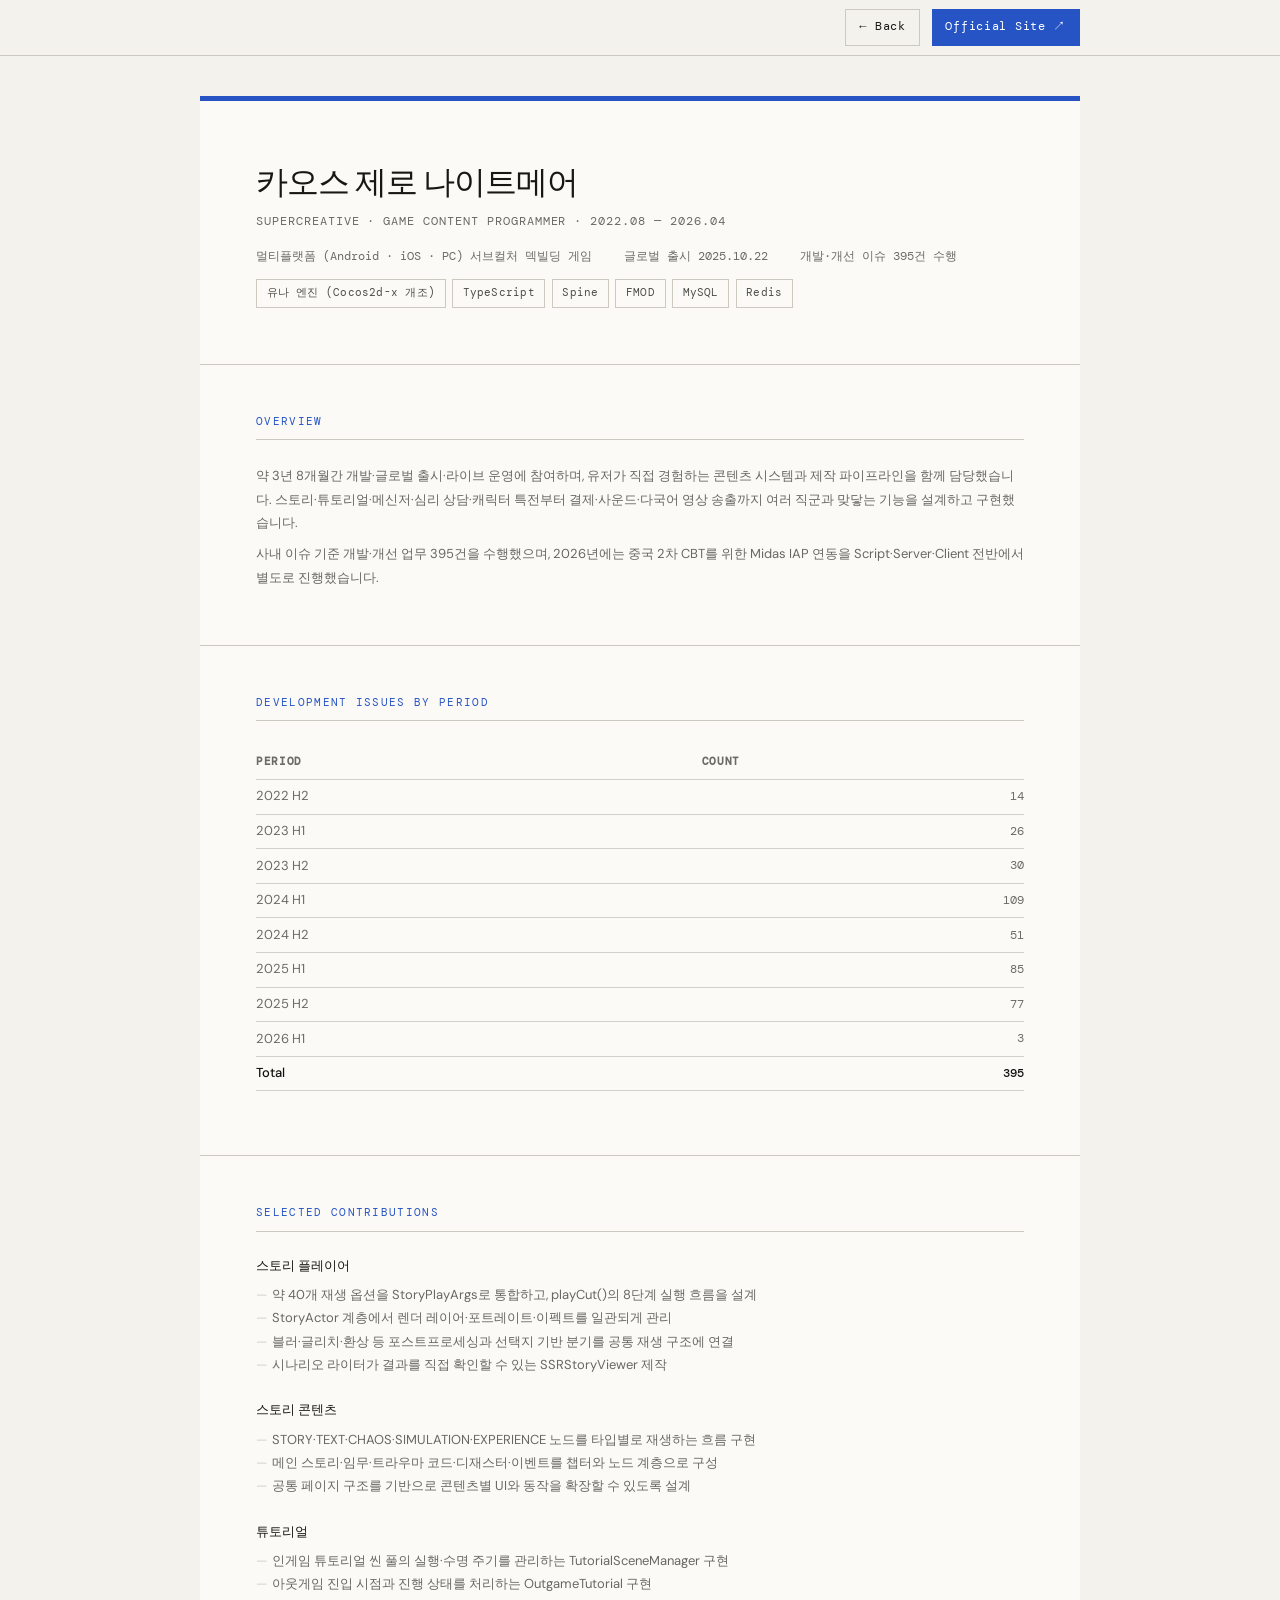
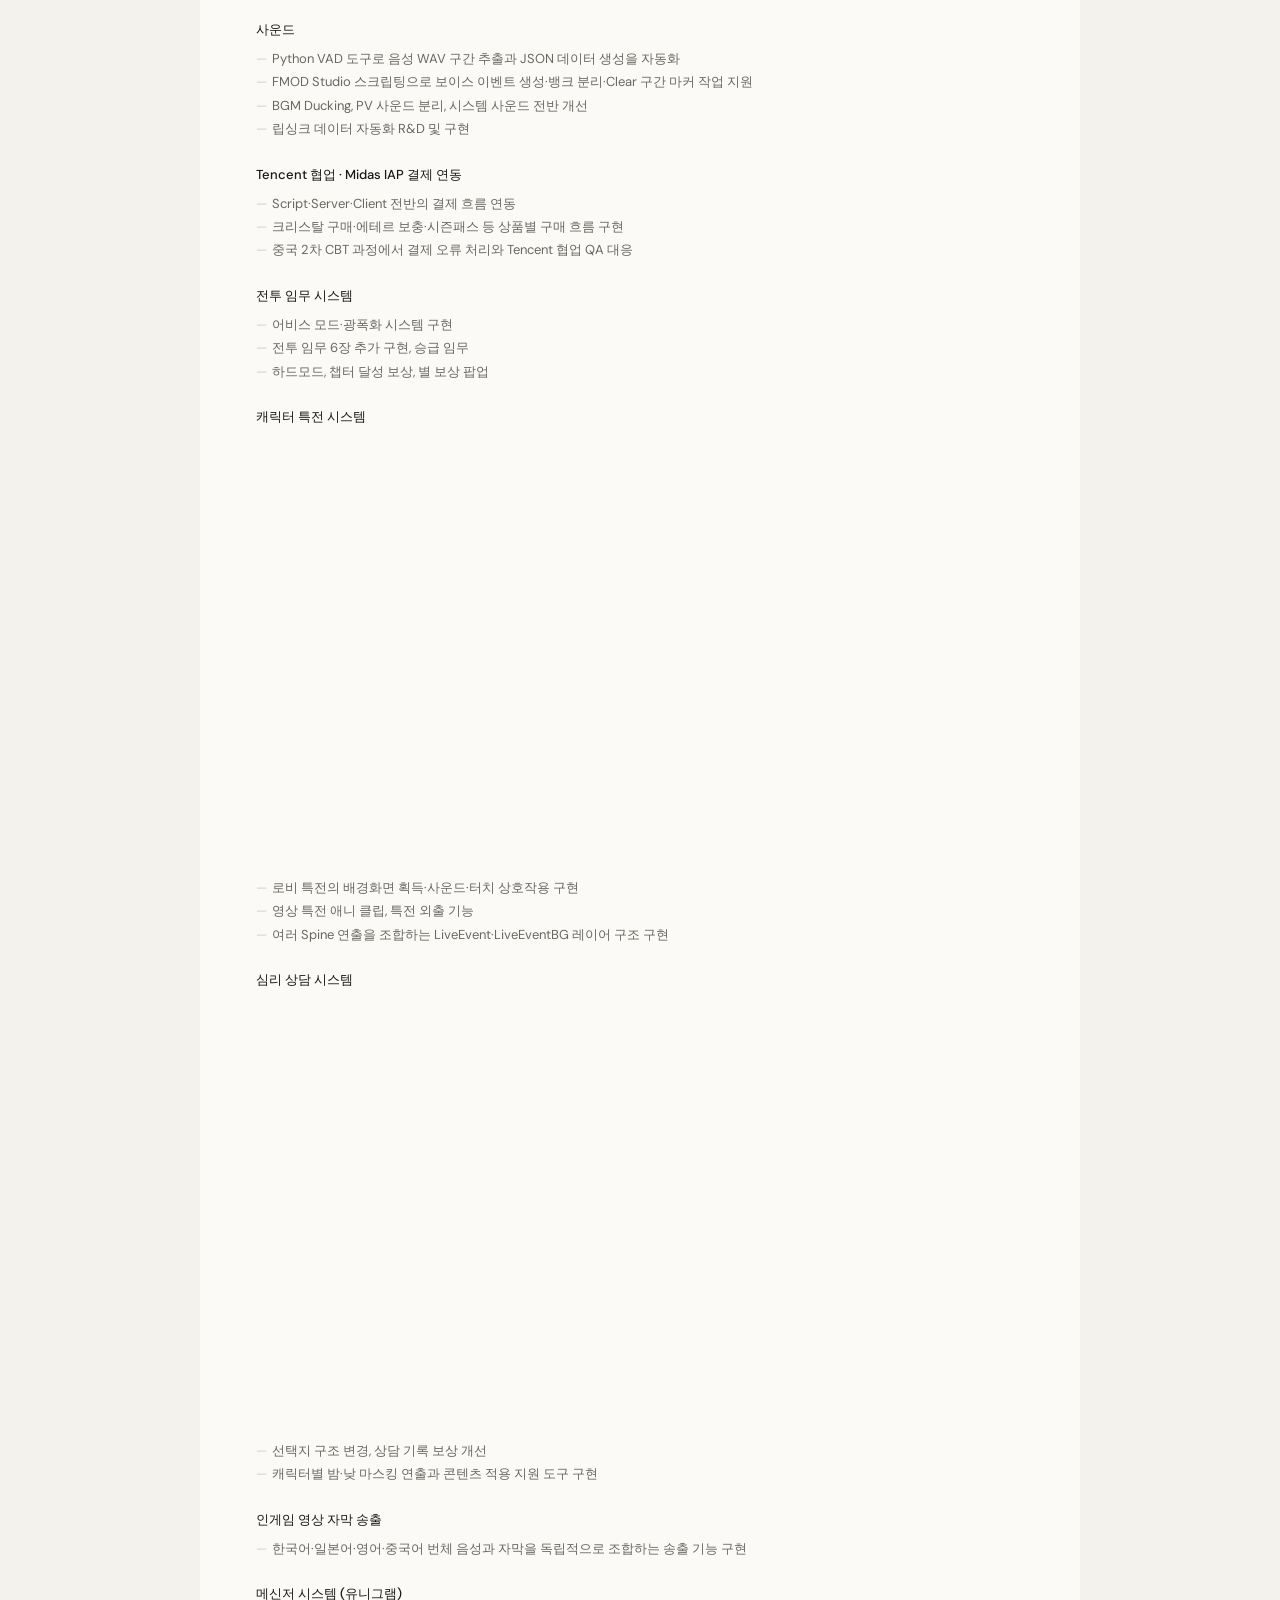
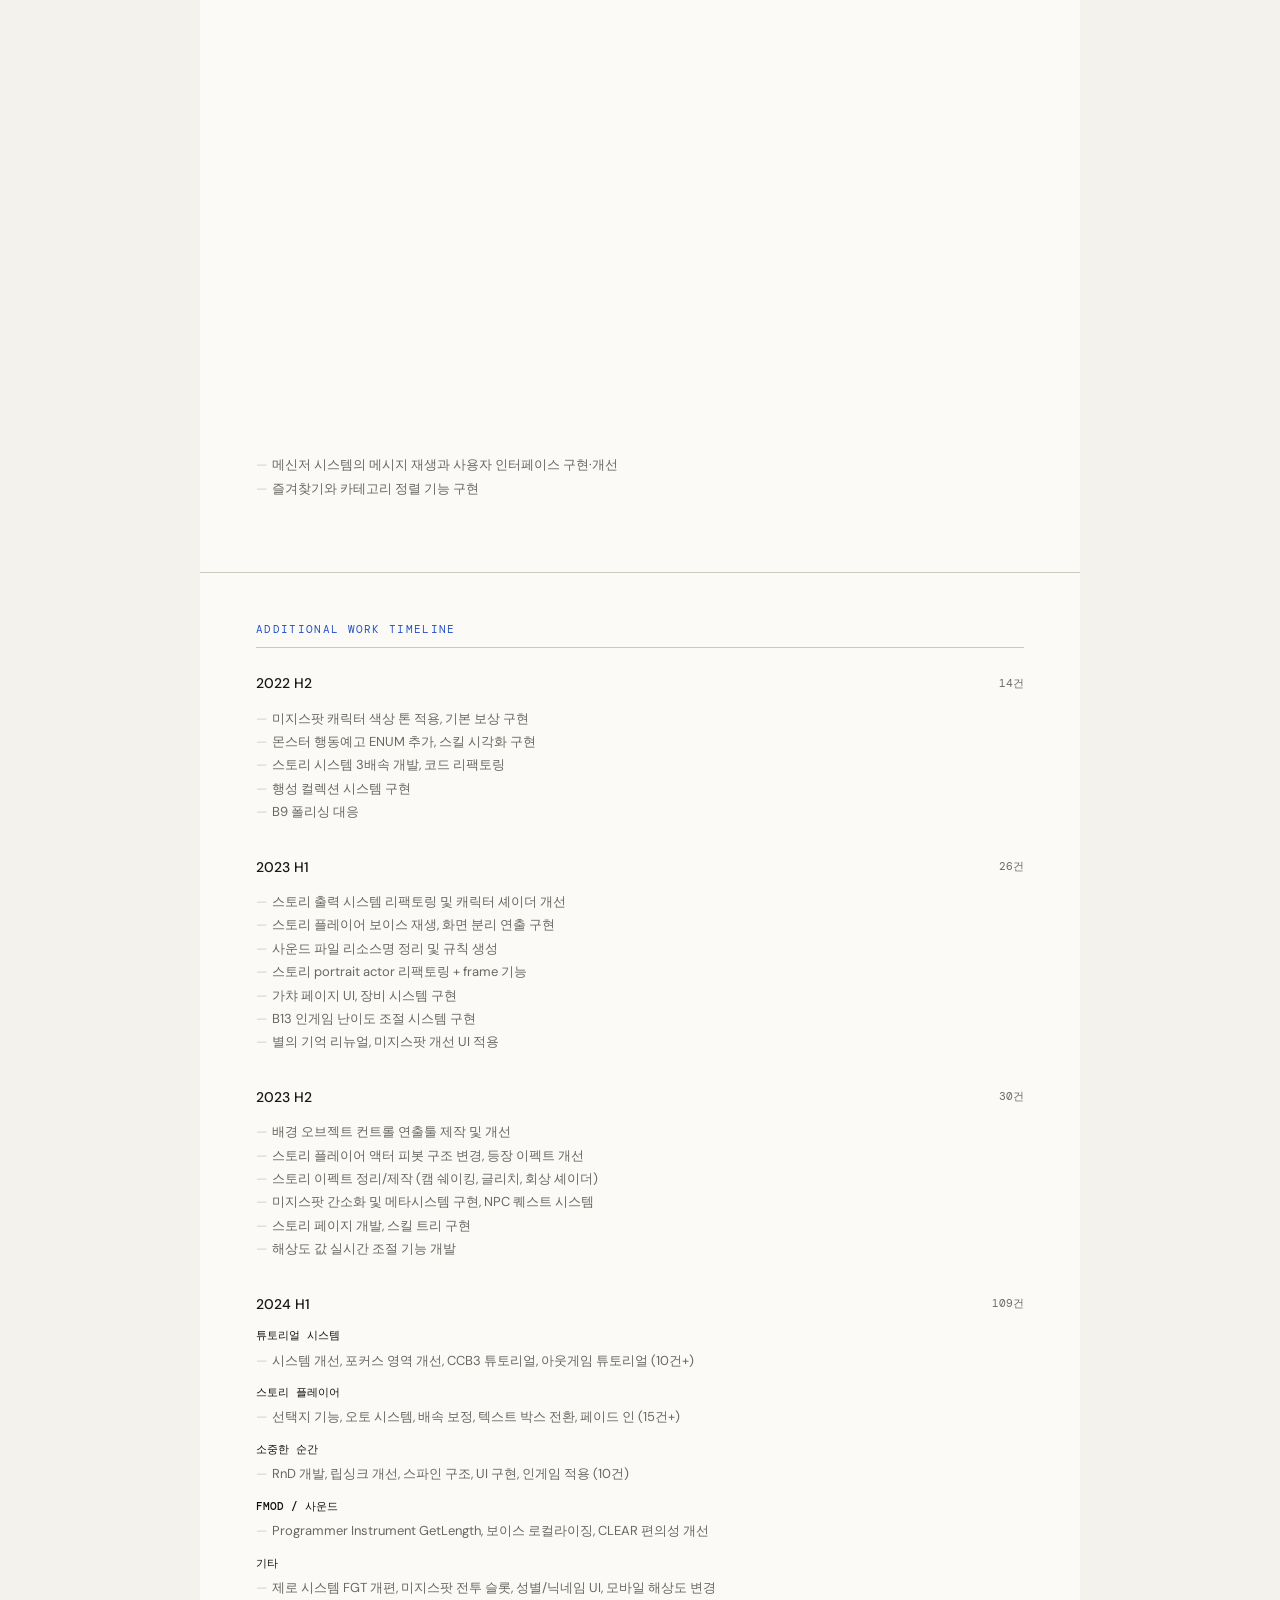
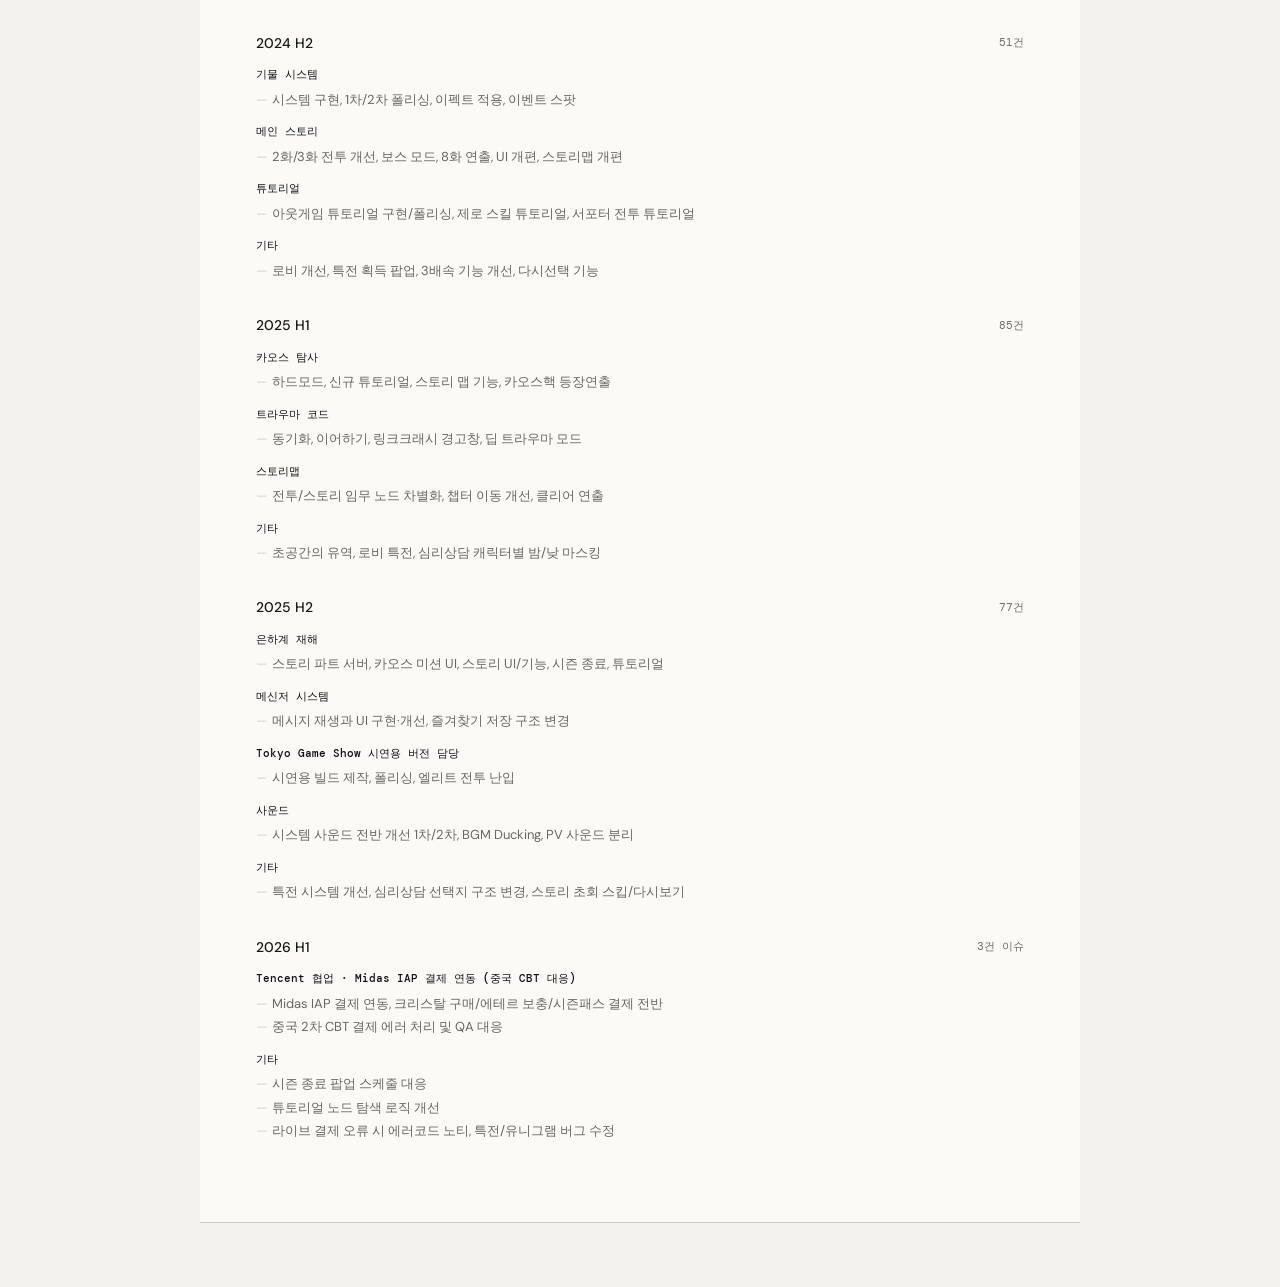
==== commit 37b36ea5: "Remove commit counts from Midas IAP work" ====
--- a/project-czn.html
+++ b/project-czn.html
@@ -288,7 +288,7 @@
       스토리·튜토리얼·메신저·심리 상담·캐릭터 특전부터 결제·사운드·다국어 영상 송출까지 여러 직군과 맞닿는 기능을 설계하고 구현했습니다.
     </p>
     <p class="summary">
-      사내 이슈 기준 개발·개선 업무 395건을 수행했으며, 2026년 중국 2차 CBT를 위한 Midas IAP 연동은 Script·Server·Client 3개 저장소에서 130건 이상의 커밋으로 별도 진행했습니다.
+      사내 이슈 기준 개발·개선 업무 395건을 수행했으며, 2026년에는 중국 2차 CBT를 위한 Midas IAP 연동을 Script·Server·Client 전반에서 별도로 진행했습니다.
     </p>
   </section>
 
@@ -357,7 +357,7 @@
     <div class="system-block">
       <h4>Tencent 협업 · Midas IAP 결제 연동</h4>
       <ul class="work-list">
-        <li>Script·Server·Client 3개 저장소에서 130건 이상의 커밋으로 결제 흐름 연동</li>
+        <li>Script·Server·Client 전반의 결제 흐름 연동</li>
         <li>크리스탈 구매·에테르 보충·시즌패스 등 상품별 구매 흐름 구현</li>
         <li>중국 2차 CBT 과정에서 결제 오류 처리와 Tencent 협업 QA 대응</li>
       </ul>
@@ -566,7 +566,7 @@
     <div class="period">
       <div class="period-header">
         <h3>2026 H1</h3>
-        <span class="count">3건 이슈 · 130+ 커밋</span>
+        <span class="count">3건 이슈</span>
       </div>
       <p class="work-category">Tencent 협업 · Midas IAP 결제 연동 (중국 CBT 대응)</p>
       <ul class="work-list">
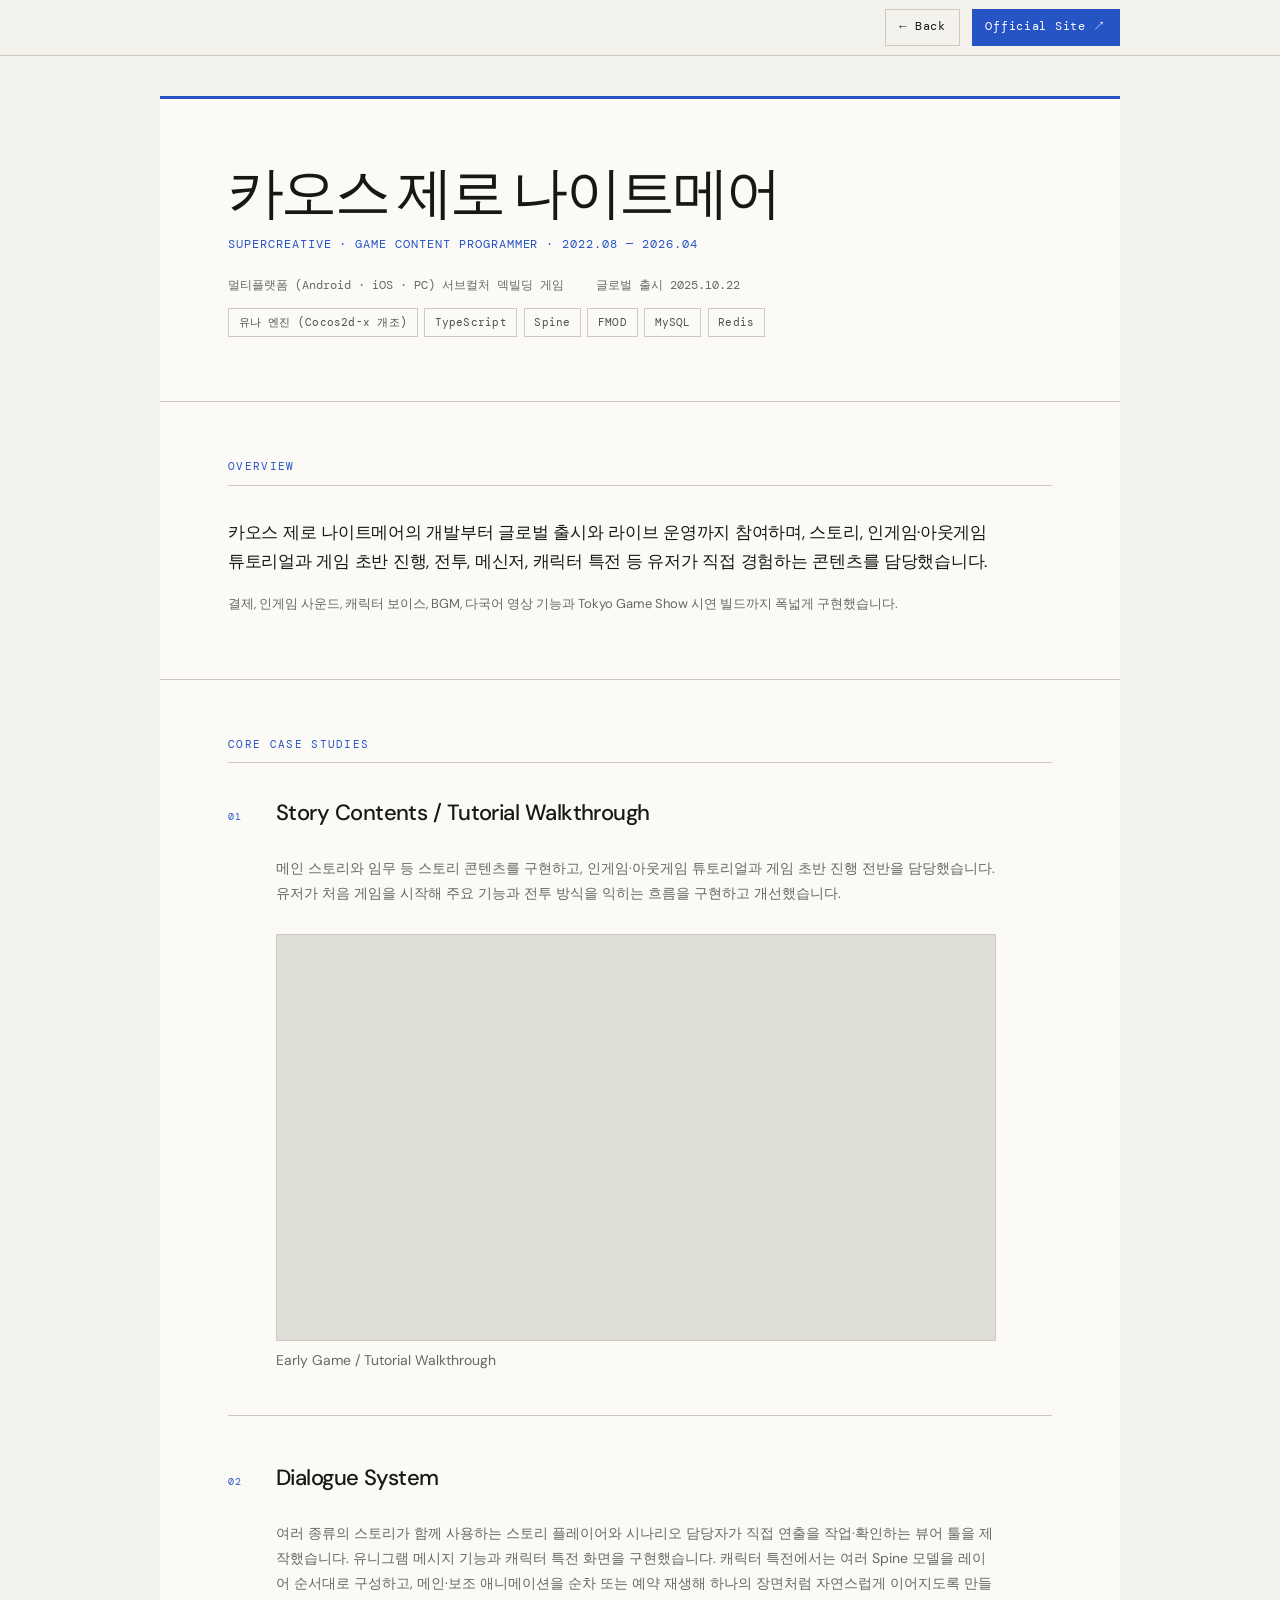
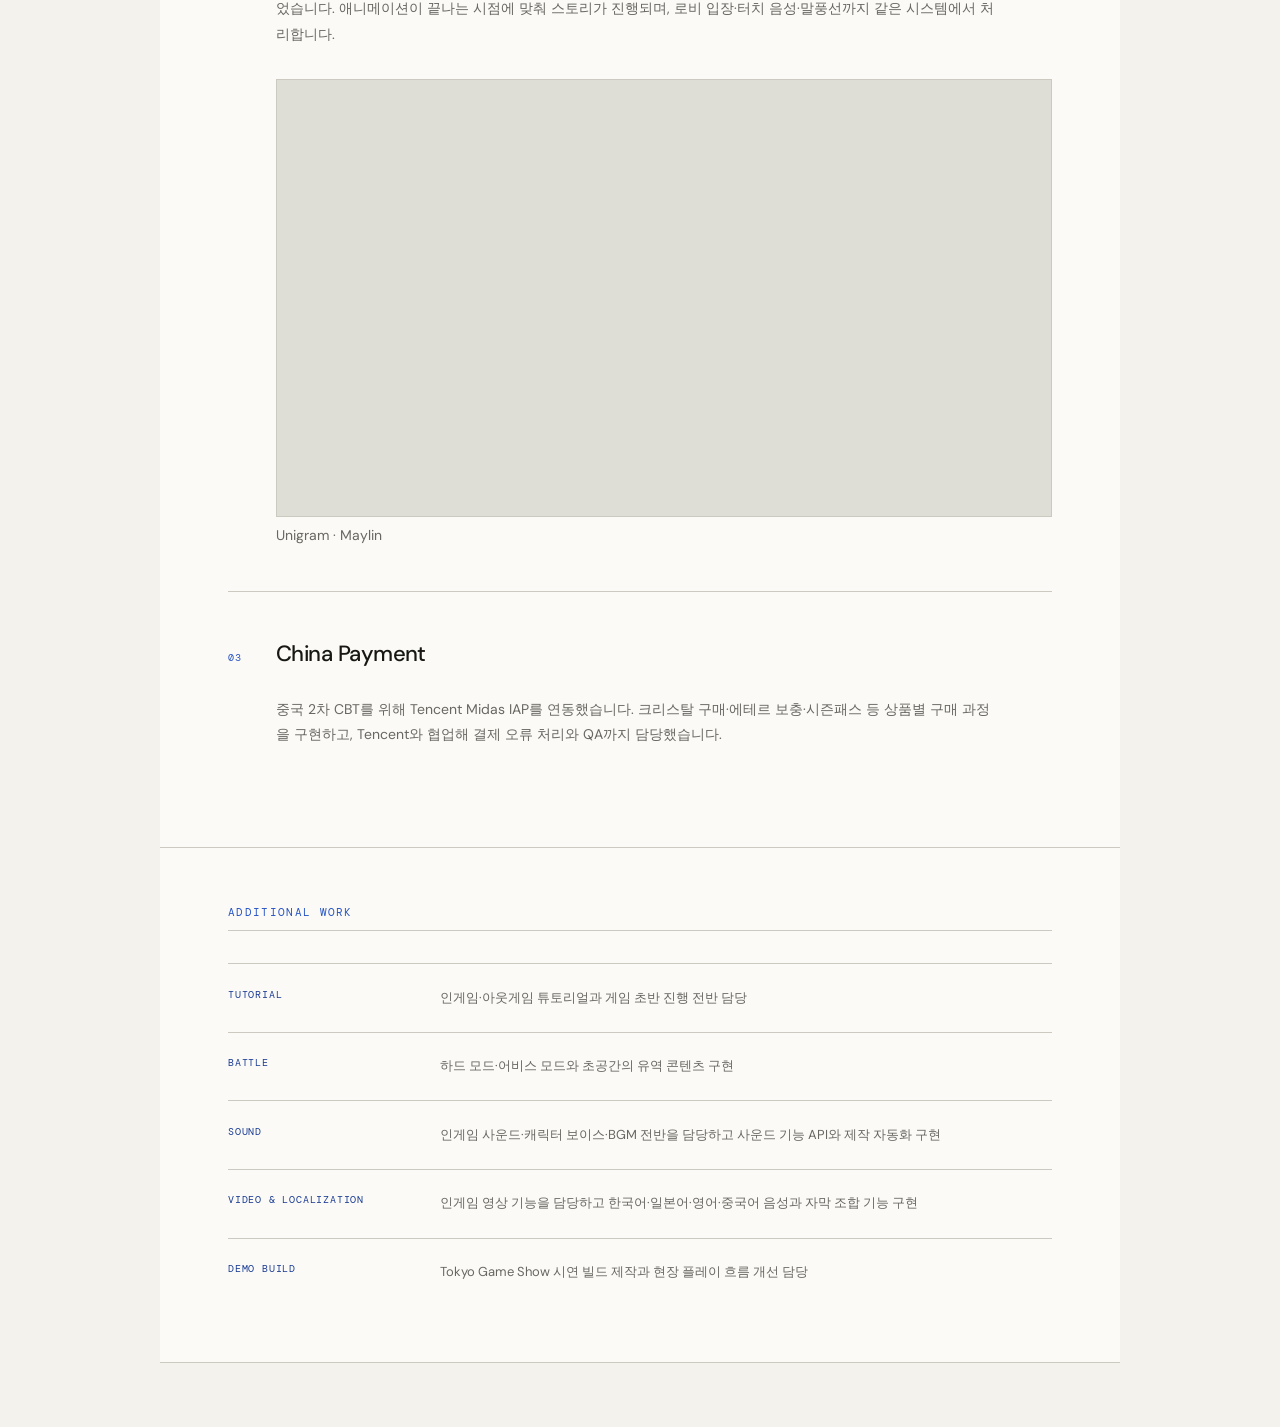
==== commit 8dc374e5: "Polish portfolio content and project presentation" ====
--- a/project-czn.html
+++ b/project-czn.html
@@ -253,6 +253,8 @@
     }
   </style>
   <link rel="stylesheet" href="assets/retro.css">
+  <script src="assets/embedded-page.js" defer></script>
+  <script src="assets/project-videos.js" defer></script>
 </head>
 <body class="document-shell">
 
@@ -268,7 +270,6 @@
     <div class="header-meta">
       <span>멀티플랫폼 (Android &middot; iOS &middot; PC) 서브컬처 덱빌딩 게임</span>
       <span>글로벌 출시 2025.10.22</span>
-      <span>개발·개선 이슈 395건 수행</span>
     </div>
     <div class="tags">
       <span class="tag">유나 엔진 (Cocos2d-x 개조)</span>
@@ -284,303 +285,93 @@
   <section>
     <p class="sec-title">Overview</p>
     <p class="summary">
-      약 3년 8개월간 개발·글로벌 출시·라이브 운영에 참여하며, 유저가 직접 경험하는 콘텐츠 시스템과 제작 파이프라인을 함께 담당했습니다.
-      스토리·튜토리얼·메신저·심리 상담·캐릭터 특전부터 결제·사운드·다국어 영상 송출까지 여러 직군과 맞닿는 기능을 설계하고 구현했습니다.
+      카오스 제로 나이트메어의 개발부터 글로벌 출시와 라이브 운영까지 참여하며,
+      스토리, 인게임·아웃게임 튜토리얼과 게임 초반 진행, 전투, 메신저, 캐릭터 특전 등 유저가 직접 경험하는 콘텐츠를 담당했습니다.
     </p>
     <p class="summary">
-      사내 이슈 기준 개발·개선 업무 395건을 수행했으며, 2026년에는 중국 2차 CBT를 위한 Midas IAP 연동을 Script·Server·Client 전반에서 별도로 진행했습니다.
+      결제, 인게임 사운드, 캐릭터 보이스, BGM, 다국어 영상 기능과 Tokyo Game Show 시연 빌드까지 폭넓게 구현했습니다.
     </p>
   </section>
 
-  <!-- STATS -->
+  <!-- CASE STUDIES -->
   <section>
-    <p class="sec-title">Development Issues by Period</p>
-    <table class="stats-table">
-      <thead>
-        <tr><th>Period</th><th>Count</th></tr>
-      </thead>
-      <tbody>
-        <tr><td>2022 H2</td><td>14</td></tr>
-        <tr><td>2023 H1</td><td>26</td></tr>
-        <tr><td>2023 H2</td><td>30</td></tr>
-        <tr><td>2024 H1</td><td>109</td></tr>
-        <tr><td>2024 H2</td><td>51</td></tr>
-        <tr><td>2025 H1</td><td>85</td></tr>
-        <tr><td>2025 H2</td><td>77</td></tr>
-        <tr><td>2026 H1</td><td>3</td></tr>
-        <tr class="highlight"><td>Total</td><td>395</td></tr>
-      </tbody>
-    </table>
+    <p class="sec-title">Core Case Studies</p>
+
+    <article class="case-study">
+      <div class="case-study-header">
+        <span class="case-index">01</span>
+        <h2>Story Contents / Tutorial Walkthrough</h2>
+      </div>
+      <p class="case-summary">
+        메인 스토리와 임무 등 스토리 콘텐츠를 구현하고, 인게임·아웃게임 튜토리얼과 게임 초반 진행 전반을 담당했습니다.
+        유저가 처음 게임을 시작해 주요 기능과 전투 방식을 익히는 흐름을 구현하고 개선했습니다.
+      </p>
+      <div class="case-video-single">
+        <div class="video-embed">
+          <iframe data-video-src="https://www.youtube.com/embed/wA3ZiHwNzZY" title="카오스 제로 나이트메어 초반 게임 플레이와 튜토리얼" loading="lazy" referrerpolicy="strict-origin-when-cross-origin" allowfullscreen></iframe>
+        </div>
+        <p class="video-caption">Early Game / Tutorial Walkthrough</p>
+      </div>
+    </article>
+
+    <article class="case-study">
+      <div class="case-study-header">
+        <span class="case-index">02</span>
+        <h2>Dialogue System</h2>
+      </div>
+      <p class="case-summary">
+        여러 종류의 스토리가 함께 사용하는 스토리 플레이어와 시나리오 담당자가 직접 연출을 작업·확인하는 뷰어 툴을 제작했습니다.
+        유니그램 메시지 기능과 캐릭터 특전 화면을 구현했습니다.
+        캐릭터 특전에서는 여러 Spine 모델을 레이어 순서대로 구성하고, 메인·보조 애니메이션을 순차 또는 예약 재생해 하나의 장면처럼 자연스럽게 이어지도록 만들었습니다.
+        애니메이션이 끝나는 시점에 맞춰 스토리가 진행되며, 로비 입장·터치 음성·말풍선까지 같은 시스템에서 처리합니다.
+      </p>
+      <div class="case-videos">
+        <div>
+          <div class="video-embed">
+            <iframe data-video-src="https://www.youtube.com/embed/orbuq3s3ICQ" title="카제나 유니그램 메이린" loading="lazy" referrerpolicy="strict-origin-when-cross-origin" allowfullscreen></iframe>
+          </div>
+          <p class="video-caption">Unigram · Maylin</p>
+        </div>
+      </div>
+    </article>
+
+    <article class="case-study">
+      <div class="case-study-header">
+        <span class="case-index">03</span>
+        <h2>China Payment</h2>
+      </div>
+      <p class="case-summary">
+        중국 2차 CBT를 위해 Tencent Midas IAP를 연동했습니다.
+        크리스탈 구매·에테르 보충·시즌패스 등 상품별 구매 과정을 구현하고, Tencent와 협업해 결제 오류 처리와 QA까지 담당했습니다.
+      </p>
+    </article>
   </section>
 
-  <!-- CORE SYSTEMS -->
+  <!-- ADDITIONAL WORK -->
   <section>
-    <p class="sec-title">Selected Contributions</p>
-
-    <div class="system-block">
-      <h4>스토리 플레이어</h4>
-      <ul class="work-list">
-        <li>약 40개 재생 옵션을 StoryPlayArgs로 통합하고, playCut()의 8단계 실행 흐름을 설계</li>
-        <li>StoryActor 계층에서 렌더 레이어·포트레이트·이펙트를 일관되게 관리</li>
-        <li>블러·글리치·환상 등 포스트프로세싱과 선택지 기반 분기를 공통 재생 구조에 연결</li>
-        <li>시나리오 라이터가 결과를 직접 확인할 수 있는 SSRStoryViewer 제작</li>
-      </ul>
-    </div>
-
-    <div class="system-block">
-      <h4>스토리 콘텐츠</h4>
-      <ul class="work-list">
-        <li>STORY·TEXT·CHAOS·SIMULATION·EXPERIENCE 노드를 타입별로 재생하는 흐름 구현</li>
-        <li>메인 스토리·임무·트라우마 코드·디재스터·이벤트를 챕터와 노드 계층으로 구성</li>
-        <li>공통 페이지 구조를 기반으로 콘텐츠별 UI와 동작을 확장할 수 있도록 설계</li>
-      </ul>
-    </div>
-
-    <div class="system-block">
-      <h4>튜토리얼</h4>
-      <ul class="work-list">
-        <li>인게임 튜토리얼 씬 풀의 실행·수명 주기를 관리하는 TutorialSceneManager 구현</li>
-        <li>아웃게임 진입 시점과 진행 상태를 처리하는 OutgameTutorial 구현</li>
-      </ul>
-    </div>
-
-    <div class="system-block">
-      <h4>사운드</h4>
-      <ul class="work-list">
-        <li>Python VAD 도구로 음성 WAV 구간 추출과 JSON 데이터 생성을 자동화</li>
-        <li>FMOD Studio 스크립팅으로 보이스 이벤트 생성·뱅크 분리·Clear 구간 마커 작업 지원</li>
-        <li>BGM Ducking, PV 사운드 분리, 시스템 사운드 전반 개선</li>
-        <li>립싱크 데이터 자동화 R&D 및 구현</li>
-      </ul>
-    </div>
-
-    <div class="system-block">
-      <h4>Tencent 협업 · Midas IAP 결제 연동</h4>
-      <ul class="work-list">
-        <li>Script·Server·Client 전반의 결제 흐름 연동</li>
-        <li>크리스탈 구매·에테르 보충·시즌패스 등 상품별 구매 흐름 구현</li>
-        <li>중국 2차 CBT 과정에서 결제 오류 처리와 Tencent 협업 QA 대응</li>
-      </ul>
-    </div>
-
-    <div class="system-block">
-      <h4>전투 임무 시스템</h4>
-      <ul class="work-list">
-        <li>어비스 모드·광폭화 시스템 구현</li>
-        <li>전투 임무 6장 추가 구현, 승급 임무</li>
-        <li>하드모드, 챕터 달성 보상, 별 보상 팝업</li>
-      </ul>
-    </div>
-
-    <div class="system-block">
-      <h4>캐릭터 특전 시스템</h4>
-      <div class="video-embed">
-        <iframe src="https://www.youtube.com/embed/Gb_2ndZgVz8" allowfullscreen></iframe>
-      </div>
-      <ul class="work-list">
-        <li>로비 특전의 배경화면 획득·사운드·터치 상호작용 구현</li>
-        <li>영상 특전 애니 클립, 특전 외출 기능</li>
-        <li>여러 Spine 연출을 조합하는 LiveEvent·LiveEventBG 레이어 구조 구현</li>
-      </ul>
-    </div>
-
-    <div class="system-block">
-      <h4>심리 상담 시스템</h4>
-      <div class="video-embed">
-        <iframe src="https://www.youtube.com/embed/Vteu2PN1mAs" allowfullscreen></iframe>
-      </div>
-      <ul class="work-list">
-        <li>선택지 구조 변경, 상담 기록 보상 개선</li>
-        <li>캐릭터별 밤·낮 마스킹 연출과 콘텐츠 적용 지원 도구 구현</li>
-      </ul>
-    </div>
-
-    <div class="system-block">
-      <h4>인게임 영상 자막 송출</h4>
-      <ul class="work-list">
-        <li>한국어·일본어·영어·중국어 번체 음성과 자막을 독립적으로 조합하는 송출 기능 구현</li>
-      </ul>
-    </div>
-
-    <div class="system-block">
-      <h4>메신저 시스템 (유니그램)</h4>
-      <div class="video-embed">
-        <iframe src="https://www.youtube.com/embed/gLlF7NCG1-E" allowfullscreen></iframe>
-      </div>
-      <ul class="work-list">
-        <li>메신저 시스템의 메시지 재생과 사용자 인터페이스 구현·개선</li>
-        <li>즐겨찾기와 카테고리 정렬 기능 구현</li>
-      </ul>
-    </div>
+    <p class="sec-title">Additional Work</p>
+    <dl class="additional-work">
+      <div>
+        <dt>Tutorial</dt>
+        <dd>인게임·아웃게임 튜토리얼과 게임 초반 진행 전반 담당</dd>
+      </div>
+      <div>
+        <dt>Battle</dt>
+        <dd>하드 모드·어비스 모드와 초공간의 유역 콘텐츠 구현</dd>
+      </div>
+      <div>
+        <dt>Sound</dt>
+        <dd>인게임 사운드·캐릭터 보이스·BGM 전반을 담당하고 사운드 기능 API와 제작 자동화 구현</dd>
+      </div>
+      <div>
+        <dt>Video &amp; Localization</dt>
+        <dd>인게임 영상 기능을 담당하고 한국어·일본어·영어·중국어 음성과 자막 조합 기능 구현</dd>
+      </div>
+      <div>
+        <dt>Demo Build</dt>
+        <dd>Tokyo Game Show 시연 빌드 제작과 현장 플레이 흐름 개선 담당</dd>
+      </div>
+    </dl>
   </section>
-
-  <!-- TIMELINE -->
-  <section>
-    <p class="sec-title">Additional Work Timeline</p>
-
-    <div class="period">
-      <div class="period-header">
-        <h3>2022 H2</h3>
-        <span class="count">14건</span>
-      </div>
-      <ul class="work-list">
-        <li>미지스팟 캐릭터 색상 톤 적용, 기본 보상 구현</li>
-        <li>몬스터 행동예고 ENUM 추가, 스킬 시각화 구현</li>
-        <li>스토리 시스템 3배속 개발, 코드 리팩토링</li>
-        <li>행성 컬렉션 시스템 구현</li>
-        <li>B9 폴리싱 대응</li>
-      </ul>
-    </div>
-
-    <div class="period">
-      <div class="period-header">
-        <h3>2023 H1</h3>
-        <span class="count">26건</span>
-      </div>
-      <ul class="work-list">
-        <li>스토리 출력 시스템 리팩토링 및 캐릭터 셰이더 개선</li>
-        <li>스토리 플레이어 보이스 재생, 화면 분리 연출 구현</li>
-        <li>사운드 파일 리소스명 정리 및 규칙 생성</li>
-        <li>스토리 portrait actor 리팩토링 + frame 기능</li>
-        <li>가챠 페이지 UI, 장비 시스템 구현</li>
-        <li>B13 인게임 난이도 조절 시스템 구현</li>
-        <li>별의 기억 리뉴얼, 미지스팟 개선 UI 적용</li>
-      </ul>
-    </div>
-
-    <div class="period">
-      <div class="period-header">
-        <h3>2023 H2</h3>
-        <span class="count">30건</span>
-      </div>
-      <ul class="work-list">
-        <li>배경 오브젝트 컨트롤 연출툴 제작 및 개선</li>
-        <li>스토리 플레이어 액터 피봇 구조 변경, 등장 이펙트 개선</li>
-        <li>스토리 이펙트 정리/제작 (캠 쉐이킹, 글리치, 회상 셰이더)</li>
-        <li>미지스팟 간소화 및 메타시스템 구현, NPC 퀘스트 시스템</li>
-        <li>스토리 페이지 개발, 스킬 트리 구현</li>
-        <li>해상도 값 실시간 조절 기능 개발</li>
-      </ul>
-    </div>
-
-    <div class="period">
-      <div class="period-header">
-        <h3>2024 H1</h3>
-        <span class="count">109건</span>
-      </div>
-      <p class="work-category">튜토리얼 시스템</p>
-      <ul class="work-list">
-        <li>시스템 개선, 포커스 영역 개선, CCB3 튜토리얼, 아웃게임 튜토리얼 (10건+)</li>
-      </ul>
-      <p class="work-category">스토리 플레이어</p>
-      <ul class="work-list">
-        <li>선택지 기능, 오토 시스템, 배속 보정, 텍스트 박스 전환, 페이드 인 (15건+)</li>
-      </ul>
-      <p class="work-category">소중한 순간</p>
-      <ul class="work-list">
-        <li>RnD 개발, 립싱크 개선, 스파인 구조, UI 구현, 인게임 적용 (10건)</li>
-      </ul>
-      <p class="work-category">FMOD / 사운드</p>
-      <ul class="work-list">
-        <li>Programmer Instrument GetLength, 보이스 로컬라이징, CLEAR 편의성 개선</li>
-      </ul>
-      <p class="work-category">기타</p>
-      <ul class="work-list">
-        <li>제로 시스템 FGT 개편, 미지스팟 전투 슬롯, 성별/닉네임 UI, 모바일 해상도 변경</li>
-      </ul>
-    </div>
-
-    <div class="period">
-      <div class="period-header">
-        <h3>2024 H2</h3>
-        <span class="count">51건</span>
-      </div>
-      <p class="work-category">기물 시스템</p>
-      <ul class="work-list">
-        <li>시스템 구현, 1차/2차 폴리싱, 이펙트 적용, 이벤트 스팟</li>
-      </ul>
-      <p class="work-category">메인 스토리</p>
-      <ul class="work-list">
-        <li>2화/3화 전투 개선, 보스 모드, 8화 연출, UI 개편, 스토리맵 개편</li>
-      </ul>
-      <p class="work-category">튜토리얼</p>
-      <ul class="work-list">
-        <li>아웃게임 튜토리얼 구현/폴리싱, 제로 스킬 튜토리얼, 서포터 전투 튜토리얼</li>
-      </ul>
-      <p class="work-category">기타</p>
-      <ul class="work-list">
-        <li>로비 개선, 특전 획득 팝업, 3배속 기능 개선, 다시선택 기능</li>
-      </ul>
-    </div>
-
-    <div class="period">
-      <div class="period-header">
-        <h3>2025 H1</h3>
-        <span class="count">85건</span>
-      </div>
-      <p class="work-category">카오스 탐사</p>
-      <ul class="work-list">
-        <li>하드모드, 신규 튜토리얼, 스토리 맵 기능, 카오스핵 등장연출</li>
-      </ul>
-      <p class="work-category">트라우마 코드</p>
-      <ul class="work-list">
-        <li>동기화, 이어하기, 링크크래시 경고창, 딥 트라우마 모드</li>
-      </ul>
-      <p class="work-category">스토리맵</p>
-      <ul class="work-list">
-        <li>전투/스토리 임무 노드 차별화, 챕터 이동 개선, 클리어 연출</li>
-      </ul>
-      <p class="work-category">기타</p>
-      <ul class="work-list">
-        <li>초공간의 유역, 로비 특전, 심리상담 캐릭터별 밤/낮 마스킹</li>
-      </ul>
-    </div>
-
-    <div class="period">
-      <div class="period-header">
-        <h3>2025 H2</h3>
-        <span class="count">77건</span>
-      </div>
-      <p class="work-category">은하계 재해</p>
-      <ul class="work-list">
-        <li>스토리 파트 서버, 카오스 미션 UI, 스토리 UI/기능, 시즌 종료, 튜토리얼</li>
-      </ul>
-      <p class="work-category">메신저 시스템</p>
-      <ul class="work-list">
-        <li>메시지 재생과 UI 구현·개선, 즐겨찾기 저장 구조 변경</li>
-      </ul>
-      <p class="work-category">Tokyo Game Show 시연용 버전 담당</p>
-      <ul class="work-list">
-        <li>시연용 빌드 제작, 폴리싱, 엘리트 전투 난입</li>
-      </ul>
-      <p class="work-category">사운드</p>
-      <ul class="work-list">
-        <li>시스템 사운드 전반 개선 1차/2차, BGM Ducking, PV 사운드 분리</li>
-      </ul>
-      <p class="work-category">기타</p>
-      <ul class="work-list">
-        <li>특전 시스템 개선, 심리상담 선택지 구조 변경, 스토리 초회 스킵/다시보기</li>
-      </ul>
-    </div>
-
-    <div class="period">
-      <div class="period-header">
-        <h3>2026 H1</h3>
-        <span class="count">3건 이슈</span>
-      </div>
-      <p class="work-category">Tencent 협업 · Midas IAP 결제 연동 (중국 CBT 대응)</p>
-      <ul class="work-list">
-        <li>Midas IAP 결제 연동, 크리스탈 구매/에테르 보충/시즌패스 결제 전반</li>
-        <li>중국 2차 CBT 결제 에러 처리 및 QA 대응</li>
-      </ul>
-      <p class="work-category">기타</p>
-      <ul class="work-list">
-        <li>시즌 종료 팝업 스케줄 대응</li>
-        <li>튜토리얼 노드 탐색 로직 개선</li>
-        <li>라이브 결제 오류 시 에러코드 노티, 특전/유니그램 버그 수정</li>
-      </ul>
-    </div>
-  </section>
-
 </body>
 </html>
--- a/assets/retro.css
+++ b/assets/retro.css
@@ -11,18 +11,25 @@
   --editorial-blue-dark: #193b93;
   --mono: 'DM Mono', ui-monospace, SFMono-Regular, Consolas, monospace;
   --sans: 'DM Sans', Pretendard, -apple-system, BlinkMacSystemFont, sans-serif;
+  /* Keep the legacy page styles on the same light palette, even in dark OS mode. */
+  --bg: var(--editorial-bg);
+  --surface: var(--editorial-paper);
+  --text: var(--editorial-ink);
+  --muted: var(--editorial-muted);
+  --border: var(--editorial-line);
+  --tag-bg: #e7e5df;
   color: var(--editorial-ink);
   background: var(--editorial-bg);
 }
 
 /* Navigation */
 body.home-shell nav {
-  height: 64px;
-  padding: 0 max(2rem, calc((100vw - 1080px) / 2));
+  height: 56px;
+  padding: 0 max(2rem, calc((100vw - 960px) / 2));
   color: var(--editorial-ink);
   background: rgba(243, 242, 237, .94);
   border-bottom: 1px solid var(--editorial-line);
-  backdrop-filter: blur(12px);
+  backdrop-filter: blur(8px);
 }
 
 body.home-shell .nav-logo {
@@ -32,15 +39,6 @@
   letter-spacing: -.02em;
 }
 
-body.home-shell .nav-logo::before {
-  content: '';
-  display: inline-block;
-  width: 8px;
-  height: 8px;
-  margin-right: .65rem;
-  background: var(--editorial-blue);
-}
-
 body.home-shell .nav-links { gap: 1.5rem; }
 body.home-shell .nav-links a {
   color: var(--editorial-muted);
@@ -52,17 +50,17 @@
 
 /* Shared home layout */
 body.home-shell section {
-  max-width: 1080px;
-  padding: 6.5rem 2rem;
+  max-width: 960px;
+  padding: 5rem 2rem;
 }
 
 body.home-shell section + section {
-  padding-top: 6.5rem;
+  padding-top: 5rem;
   border-top: 1px solid var(--editorial-line);
 }
 
 body.home-shell .sec-label {
-  margin-bottom: 2.7rem;
+  margin-bottom: 2.25rem;
   color: var(--editorial-blue);
   font-size: 11px;
   font-weight: 500;
@@ -72,113 +70,137 @@
 
 /* Hero */
 body.home-shell #hero {
-  min-height: 720px;
-  padding-top: 10.5rem;
-  padding-bottom: 7rem;
-  grid-template-columns: minmax(0, 1fr) 260px;
-  gap: 5rem;
+  min-height: 620px;
+  padding-top: 8.5rem;
+  padding-bottom: 5rem;
+  grid-template-columns: minmax(0, 1fr) 210px;
+  gap: 4rem;
   align-items: center;
 }
 
 body.home-shell .hero-content { padding: 0; }
 body.home-shell .hero-label {
-  margin-bottom: 1.5rem;
-  color: var(--editorial-blue);
+  margin-bottom: 1.25rem;
+  color: var(--editorial-muted);
   font-size: 11px;
   font-weight: 500;
 }
 
-.availability-note {
-  margin-bottom: 1.5rem;
-  color: #3f7348;
-  font-family: var(--mono);
-  font-size: 10px;
-  font-weight: 500;
-  letter-spacing: .04em;
-}
-
 body.home-shell .hero-name {
-  margin-bottom: 1.6rem;
-  color: var(--editorial-ink);
-  font-size: clamp(3.8rem, 8vw, 6.7rem);
+  margin-bottom: 1.35rem;
+  color: var(--editorial-ink);
+  font-size: clamp(3.5rem, 7vw, 5.5rem);
   font-weight: 500;
   line-height: .98;
   letter-spacing: -.07em;
 }
 
-body.home-shell .hero-tagline {
-  max-width: 650px;
-  margin-bottom: 2.5rem;
+body.home-shell .hero-intro {
+  max-width: 600px;
+  margin-bottom: 2.15rem;
   color: #3f3f3b;
-  font-size: clamp(1.2rem, 2.2vw, 1.55rem);
-  line-height: 1.65;
-  letter-spacing: -.025em;
-}
+}
+body.home-shell .hero-intro p {
+  margin-bottom: .8rem;
+  font-size: 14px;
+  line-height: 1.75;
+}
+body.home-shell .hero-intro p:first-child {
+  color: var(--editorial-ink);
+  font-size: clamp(1.15rem, 2vw, 1.4rem);
+  line-height: 1.6;
+  letter-spacing: -.02em;
+}
+body.home-shell .hero-intro p:last-child {
+  margin-bottom: 0;
+}
+
+body.home-shell .hero-about {
+  grid-column: 1 / -1;
+  width: 100%;
+  margin-top: 2.5rem;
+  padding-top: 2.5rem;
+  border-top: 1px solid var(--editorial-line);
+}
+body.home-shell .hero-about .about-stack-label { margin-top: 0; }
+body.home-shell .hero-stack .skills-grid { grid-template-columns: repeat(3, minmax(0, 1fr)); }
 
 body.home-shell .hero-photo {
-  width: 260px;
-  height: 340px;
+  width: 210px;
+  height: 276px;
   border: 1px solid var(--editorial-line);
   filter: saturate(.75) contrast(1.03);
-}
-
+  cursor: pointer;
+}
+body.home-shell .hero-photo:focus-visible { outline: 2px solid var(--editorial-blue); outline-offset: 4px; }
+
+body.home-shell .hero-cta { display: flex; }
 body.home-shell .btn {
-  padding: .72rem 1.15rem;
+  display: inline-flex;
+  padding: .62rem .9rem;
   color: var(--editorial-ink);
   background: transparent;
   border: 1px solid var(--editorial-ink);
+  font-family: var(--mono);
   font-size: 11px;
+  letter-spacing: .04em;
+  text-decoration: none;
+  text-transform: uppercase;
 }
 body.home-shell .btn:hover,
-body.home-shell .btn:focus-visible { color: #fff; background: var(--editorial-blue); border-color: var(--editorial-blue); outline: none; }
-body.home-shell .btn-filled { color: #fff; background: var(--editorial-ink); }
-
-.hero-stats {
+body.home-shell .btn:focus-visible {
+  color: #fff;
+  background: var(--editorial-ink);
+  outline: none;
+}
+
+.easter-egg {
+  position: fixed;
+  top: 50%;
+  left: -120px;
+  z-index: 9999;
+  width: 96px;
+  height: 96px;
+  image-rendering: pixelated;
+  pointer-events: none;
+}
+.easter-egg.run { animation: easter-dash 1.6s linear forwards; }
+@keyframes easter-dash {
+  from { left: -120px; transform: translateY(-50%) scaleX(-1); }
+  to { left: calc(100vw + 120px); transform: translateY(-50%) scaleX(-1); }
+}
+@media (prefers-reduced-motion: reduce) {
+  .easter-egg.run { animation-duration: .01ms; }
+}
+
+/* Work should be the first substantial section. */
+body.home-shell #projects { max-width: 960px; }
+body.home-shell .projects-list {
+  display: block;
+}
+
+body.home-shell .project-item {
   display: grid;
-  grid-template-columns: repeat(3, minmax(0, 1fr));
-  max-width: 680px;
-  margin-top: 3.25rem;
+  grid-template-columns: minmax(260px, .8fr) minmax(0, 1.2fr);
+  grid-template-rows: auto auto 1fr auto auto;
+  gap: .4rem 2rem;
+  padding: 2.25rem 0;
   border-top: 1px solid var(--editorial-line);
 }
-.hero-stats > div { padding: 1.1rem 1rem 0 0; }
-.hero-stats dt {
-  margin-bottom: .35rem;
-  color: var(--editorial-muted);
-  font-family: var(--mono);
-  font-size: 9px;
-  letter-spacing: .1em;
-  text-transform: uppercase;
-}
-.hero-stats dd { font-size: 13px; line-height: 1.45; }
-
-/* Work should be the first substantial section. */
-body.home-shell #projects { max-width: 1160px; }
-body.home-shell .projects-list {
-  display: grid;
-  grid-template-columns: repeat(2, minmax(0, 1fr));
-  gap: 3.5rem 2rem;
-}
-
-body.home-shell .project-item {
-  padding: 0;
-  border: 0;
-}
-body.home-shell .project-item:last-child { border: 0; }
+body.home-shell .project-item:last-child { border-top: 1px solid var(--editorial-line); }
 
 body.home-shell .project-featured {
-  grid-column: 1 / -1;
-  display: grid;
-  grid-template-columns: minmax(0, 1.35fr) minmax(280px, .65fr);
-  grid-template-rows: auto auto 1fr auto auto;
-  gap: .5rem 2.5rem;
-  padding-bottom: 3.5rem;
-  border-bottom: 1px solid var(--editorial-line);
+  grid-template-columns: minmax(260px, .8fr) minmax(0, 1.2fr);
+  padding-top: 0;
+  border-top: 0;
 }
 
 .project-media {
+  grid-column: 1;
+  grid-row: 1 / -1;
   display: block;
   aspect-ratio: 16 / 9;
-  margin-bottom: 1.3rem;
+  margin: 0;
   overflow: hidden;
   background: #deddd6;
 }
@@ -190,9 +212,8 @@
   filter: saturate(.86);
   transition: transform .3s ease, filter .3s ease;
 }
-.project-media:hover img { transform: scale(1.015); filter: saturate(1); }
-body.home-shell .project-featured .project-media { grid-column: 1; grid-row: 1 / -1; margin: 0; }
-body.home-shell .project-featured > :not(.project-media) { grid-column: 2; }
+.project-media:hover img { filter: saturate(1); }
+body.home-shell .project-item > :not(.project-media) { grid-column: 2; }
 
 body.home-shell .project-num {
   margin-bottom: .35rem;
@@ -200,14 +221,14 @@
   font-size: 9px;
   letter-spacing: .1em;
 }
-body.home-shell .project-item h3 { margin-bottom: .7rem; font-size: 23px; }
+body.home-shell .project-item h3 { margin-bottom: .65rem; font-size: 21px; }
 body.home-shell .project-item h3 a {
   color: var(--editorial-ink);
   text-decoration: none;
 }
 body.home-shell .project-item h3 a:hover { color: var(--editorial-blue); opacity: 1; }
 body.home-shell .project-item > p { max-width: none; color: var(--editorial-muted); }
-body.home-shell .project-meta { margin: .7rem 0 1rem; color: var(--editorial-muted); }
+body.home-shell .project-meta { margin: .55rem 0 .85rem; color: var(--editorial-muted); }
 
 body.home-shell .tag {
   padding: .28rem .5rem;
@@ -218,29 +239,126 @@
 }
 
 /* Supporting sections */
-body.home-shell .about-grid { grid-template-columns: minmax(0, 1.4fr) minmax(220px, .6fr); gap: 6rem; }
+body.home-shell .about-text { max-width: 720px; }
 body.home-shell .about-text p,
 body.home-shell .tl-content p,
 body.home-shell .tl-list { color: var(--editorial-muted); }
-body.home-shell .about-text p:first-child { color: var(--editorial-ink); font-size: 1.28rem; line-height: 1.7; }
-body.home-shell .about-meta { border-left-color: var(--editorial-line); }
+body.home-shell .about-text p:first-child { color: var(--editorial-ink); font-size: 1.15rem; line-height: 1.7; }
+body.home-shell .about-stack-label {
+  margin: 3rem 0 1.25rem;
+  color: var(--editorial-muted);
+  font-family: var(--mono);
+  font-size: 10px;
+  letter-spacing: .1em;
+  text-transform: uppercase;
+}
 body.home-shell .skills-grid { gap: 2.5rem; }
 body.home-shell .timeline-item { border-bottom-color: var(--editorial-line); }
 body.home-shell .tl-content h3 { font-size: 17px; }
-body.home-shell .gantt-track { background: #e7e5df; border-radius: 0; }
-body.home-shell .gantt-bar {
-  border-radius: 0;
-  color: #fff;
-  box-shadow: inset 0 0 0 1px rgba(0, 0, 0, .08);
-}
-body.home-shell .gantt-bar.c-career { background: #345ca8; }
-body.home-shell .gantt-bar.c-military { background: #647487; }
-body.home-shell .gantt-bar.c-education { background: #4f765e; }
-body.home-shell .gantt-bar.c-activities { background: #956b35; }
-body.home-shell .contact-link { border-bottom-color: var(--editorial-line); }
+body.home-shell .career-timeline { border-top: 1px solid var(--editorial-line); }
+body.home-shell .career-entry {
+  display: grid;
+  grid-template-columns: 190px minmax(0, 1fr);
+  border-bottom: 1px solid var(--editorial-line);
+}
+body.home-shell .career-period,
+body.home-shell .career-content { padding: 1.65rem 0; }
+body.home-shell .career-period {
+  color: var(--editorial-muted);
+  font-family: var(--mono);
+  font-size: 10px;
+  letter-spacing: .03em;
+}
+body.home-shell .career-period span {
+  display: block;
+  margin-top: .35rem;
+  color: var(--editorial-blue);
+  font-size: 9px;
+}
+body.home-shell .career-content {
+  position: relative;
+  padding-left: 2rem;
+  border-left: 1px solid var(--editorial-line);
+}
+body.home-shell .career-content::before {
+  content: '';
+  position: absolute;
+  top: 2rem;
+  left: -4px;
+  width: 7px;
+  height: 7px;
+  background: var(--editorial-bg);
+  border: 1px solid var(--editorial-blue);
+  border-radius: 50%;
+}
+body.home-shell .career-content h3 { margin-bottom: .35rem; font-size: 17px; font-weight: 500; }
+body.home-shell .career-content h3 a { color: inherit; text-decoration: none; }
+body.home-shell .career-content h3 a:hover { color: var(--editorial-blue); }
+body.home-shell .career-content p { color: var(--editorial-muted); font-size: 13px; }
+body.home-shell .career-content small {
+  display: block;
+  margin-top: .55rem;
+  color: var(--editorial-muted);
+  font-family: var(--mono);
+  font-size: 9px;
+  letter-spacing: .04em;
+  text-transform: uppercase;
+}
+body.home-shell .contact-link { color: var(--editorial-ink); border-bottom-color: var(--editorial-line); }
+body.home-shell .contact-link span:last-child { color: var(--editorial-muted); }
 body.home-shell .contact-link:first-child { border-top-color: var(--editorial-line); }
 body.home-shell .contact-link:hover { color: var(--editorial-blue); opacity: 1; }
 body.home-shell footer { max-width: 1040px; border-top: 1px solid var(--editorial-line); }
+
+/* Project quick view */
+.project-dialog {
+  width: min(1120px, calc(100vw - 3rem));
+  height: min(880px, calc(100vh - 3rem));
+  max-width: none;
+  max-height: none;
+  margin: auto;
+  padding: 0;
+  overflow: hidden;
+  background: var(--editorial-paper);
+  border: 1px solid #aaa89f;
+  box-shadow: 0 24px 80px rgba(23, 23, 20, .22);
+}
+.project-dialog::backdrop { background: rgba(23, 23, 20, .54); }
+.project-dialog[open] { display: grid; grid-template-rows: 54px minmax(0, 1fr); }
+.project-dialog__bar {
+  display: flex;
+  align-items: center;
+  justify-content: space-between;
+  padding: 0 .75rem 0 1.25rem;
+  background: var(--editorial-paper);
+  border-bottom: 1px solid var(--editorial-line);
+}
+.project-dialog__label {
+  overflow: hidden;
+  font-family: var(--mono);
+  font-size: 11px;
+  letter-spacing: .08em;
+  text-overflow: ellipsis;
+  text-transform: uppercase;
+  white-space: nowrap;
+}
+.project-dialog__actions { display: flex; align-items: center; gap: .5rem; }
+.project-dialog__open,
+.project-dialog__close {
+  padding: .45rem .7rem;
+  color: var(--editorial-ink);
+  background: transparent;
+  border: 1px solid var(--editorial-line);
+  font-family: var(--mono);
+  font-size: 10px;
+  text-decoration: none;
+  cursor: pointer;
+}
+.project-dialog__close { width: 34px; font-size: 15px; line-height: 1; }
+.project-dialog__open:hover,
+.project-dialog__close:hover { color: #fff; background: var(--editorial-blue); border-color: var(--editorial-blue); }
+.project-dialog__frame { width: 100%; height: 100%; background: var(--editorial-bg); border: 0; }
+body.project-modal-open { overflow: hidden; }
 
 /* Project and resume pages: one continuous document, not simulated windows. */
 body.document-shell {
@@ -253,27 +371,35 @@
 
 body.document-shell > header,
 body.document-shell > section {
-  width: min(880px, 100%);
+  width: min(960px, 100%);
   margin: 0 auto;
-  padding: 3rem 3.5rem;
+  padding: 3.5rem 4.25rem;
   color: var(--editorial-ink);
   background: var(--editorial-paper);
   border: 0;
   box-shadow: none;
 }
 body.document-shell > header {
-  padding-top: 3.5rem;
-  padding-bottom: 3.5rem;
-  border-top: 5px solid var(--editorial-blue);
+  padding-top: 4rem;
+  padding-bottom: 4rem;
+  border-top: 3px solid var(--editorial-blue);
   border-bottom: 1px solid var(--editorial-line);
 }
 body.document-shell > section { border-bottom: 1px solid var(--editorial-line); }
 body.document-shell > header::before { display: none; }
 body.document-shell header h1 { color: var(--editorial-ink); font-weight: 500; }
+body.document-shell header h1 {
+  max-width: 720px;
+  font-size: clamp(2.25rem, 5vw, 3.5rem);
+  line-height: 1.08;
+  letter-spacing: -.045em;
+}
+body.document-shell header .subtitle { margin-top: .75rem; color: var(--editorial-blue); }
+body.document-shell .header-meta { margin-top: 1.35rem; line-height: 1.65; }
 body.document-shell .sec-title {
   position: static;
   height: auto;
-  margin-bottom: 1.5rem;
+  margin-bottom: 2rem;
   padding: 0 0 .55rem;
   color: var(--editorial-blue);
   background: transparent;
@@ -287,7 +413,184 @@
 body.document-shell .work-list li,
 body.document-shell .tl-content p,
 body.document-shell .tl-content li { color: var(--editorial-muted); }
+body.document-shell .sec-title + .summary {
+  max-width: 760px;
+  margin-bottom: .9rem;
+  color: var(--editorial-ink);
+  font-size: 17px;
+  line-height: 1.75;
+  letter-spacing: -.015em;
+}
+body.document-shell .summary + .summary { max-width: 760px; }
 body.document-shell table { background: transparent; }
+
+body.document-shell .case-study {
+  padding: 2.75rem 0;
+  border-top: 1px solid var(--editorial-line);
+}
+body.document-shell .case-study:first-of-type { padding-top: 0; border-top: 0; }
+body.document-shell .case-study-header {
+  display: grid;
+  grid-template-columns: 48px 1fr;
+  align-items: baseline;
+  margin-bottom: 1.6rem;
+}
+body.document-shell .case-index {
+  color: var(--editorial-blue);
+  font-family: var(--mono);
+  font-size: 10px;
+  letter-spacing: .1em;
+}
+body.document-shell .case-study h2 {
+  font-size: 22px;
+  font-weight: 500;
+  letter-spacing: -.025em;
+}
+body.document-shell .case-summary {
+  max-width: 720px;
+  margin-left: 48px;
+  color: var(--editorial-muted);
+  font-size: 14px;
+  line-height: 1.8;
+}
+body.document-shell .case-video-single {
+  max-width: 720px;
+  margin: 1.75rem 0 0 48px;
+}
+body.document-shell .case-video-single .video-embed { margin: 0 0 .45rem; }
+body.document-shell .case-video-single .video-caption { margin: 0; }
+body.document-shell .additional-work dt {
+  margin-bottom: .55rem;
+  color: var(--editorial-blue-dark);
+  font-family: var(--mono);
+  font-size: 10px;
+  letter-spacing: .08em;
+  text-transform: uppercase;
+}
+body.document-shell .additional-work dd {
+  color: var(--editorial-muted);
+  font-size: 13px;
+  line-height: 1.75;
+}
+body.document-shell .case-videos {
+  display: grid;
+  grid-template-columns: repeat(auto-fit, minmax(220px, 1fr));
+  gap: 1rem;
+  margin: 2rem 0 0 48px;
+}
+body.document-shell .case-videos .video-embed { margin: 0 0 .45rem; }
+body.document-shell .case-videos .video-caption { margin: 0; }
+body.document-shell .additional-work > div {
+  display: grid;
+  grid-template-columns: 180px 1fr;
+  gap: 2rem;
+  padding: 1.4rem 0;
+  border-top: 1px solid var(--editorial-line);
+}
+body.document-shell .additional-work dt { margin: 0; }
+
+body.document-shell .system-block {
+  display: grid;
+  grid-template-columns: 180px minmax(0, 1fr);
+  column-gap: 2rem;
+  margin: 0;
+  padding: 1.6rem 0;
+  border-top: 1px solid var(--editorial-line);
+}
+body.document-shell .system-block:last-child { padding-bottom: 0; }
+body.document-shell .system-block h4 {
+  grid-column: 1;
+  grid-row: 1 / span 20;
+  margin: 0;
+  color: var(--editorial-ink);
+  font-size: 14px;
+  line-height: 1.55;
+}
+body.document-shell .system-block > :not(h4) { grid-column: 2; }
+body.document-shell .work-list li { margin-bottom: .3rem; line-height: 1.7; }
+body.document-shell .work-list li:last-child { margin-bottom: 0; }
+
+body.document-shell .video-embed {
+  margin: 1.5rem 0 .55rem;
+  overflow: hidden;
+  background: #deddd6;
+  border: 1px solid var(--editorial-line);
+}
+body.document-shell .system-block .video-embed { margin-top: 0; }
+body.document-shell .video-caption {
+  margin-bottom: 1.5rem;
+  color: var(--editorial-muted);
+  text-align: left;
+}
+.video-grid {
+  display: grid;
+  grid-template-columns: repeat(2, minmax(0, 1fr));
+  gap: 1.25rem;
+  margin-top: 1.75rem;
+}
+.video-grid .video-embed { margin: 0 0 .55rem; }
+.video-grid .video-caption { margin-bottom: 0; }
+.video-fallback {
+  position: absolute;
+  inset: 0;
+  display: flex;
+  align-items: flex-end;
+  overflow: hidden;
+  color: #fff;
+  background: #1b1b19;
+  text-decoration: none;
+}
+.video-fallback img {
+  position: absolute;
+  inset: 0;
+  width: 100%;
+  height: 100%;
+  object-fit: cover;
+  opacity: .72;
+  transition: transform .25s ease, opacity .25s ease;
+}
+.video-fallback span {
+  position: relative;
+  z-index: 1;
+  width: 100%;
+  padding: 1rem 1.15rem;
+  color: #fff;
+  background: linear-gradient(transparent, rgba(0, 0, 0, .82));
+  font-family: var(--mono);
+  font-size: 11px;
+  letter-spacing: .04em;
+}
+.video-fallback:hover img,
+.video-fallback:focus-visible img { transform: scale(1.02); opacity: .88; }
+.video-fallback:focus-visible { outline: 2px solid var(--editorial-blue); outline-offset: -2px; }
+
+body.document-shell .period {
+  margin: 0;
+  padding: 1.75rem 0;
+  border-top: 1px solid var(--editorial-line);
+}
+body.document-shell .period-header { align-items: baseline; margin-bottom: 1rem; }
+body.document-shell .period-header h3 { font-size: 16px; }
+body.document-shell .period-header .count {
+  padding: .2rem .45rem;
+  color: var(--editorial-muted);
+  border: 1px solid var(--editorial-line);
+}
+body.document-shell .work-category { margin-top: 1.15rem; color: var(--editorial-blue-dark); }
+
+body.document-shell .link-list li {
+  padding: .9rem 0;
+  border-top: 1px solid var(--editorial-line);
+}
+body.document-shell .link-list li:last-child { border-bottom: 1px solid var(--editorial-line); }
+body.document-shell .link-list a {
+  display: flex;
+  justify-content: space-between;
+  color: var(--editorial-ink);
+  border: 0;
+}
+body.document-shell .link-list a::after { content: '\2197'; color: var(--editorial-blue); }
+body.document-shell .link-list a:hover { color: var(--editorial-blue); border: 0; }
 
 body.document-shell .btn-bar,
 body.document-shell .print-bar {
@@ -295,7 +598,7 @@
   left: 0;
   right: 0;
   height: 56px;
-  padding: .55rem max(1.5rem, calc((100vw - 880px) / 2));
+  padding: .55rem max(1.5rem, calc((100vw - 960px) / 2));
   justify-content: flex-end;
   background: rgba(243, 242, 237, .95);
   border-bottom: 1px solid var(--editorial-line);
@@ -314,6 +617,10 @@
 }
 body.document-shell .btn-ext,
 body.document-shell .btn-print { color: #fff; background: var(--editorial-blue); border-color: var(--editorial-blue); }
+
+body.document-shell.is-embedded { padding-top: 0; }
+body.document-shell.is-embedded .btn-bar,
+body.document-shell.is-embedded .print-bar { display: none; }
 
 @media (max-width: 720px) {
   body.home-shell nav { padding: 0 1rem; }
@@ -329,23 +636,44 @@
     align-items: start;
   }
   body.home-shell .hero-name { font-size: clamp(3.3rem, 17vw, 5.2rem); }
-  body.home-shell .hero-tagline { font-size: 1.05rem; }
+  body.home-shell .hero-intro { max-width: none; }
   body.home-shell .hero-photo { width: 110px; height: 145px; margin-top: 2.3rem; }
-  .hero-stats { grid-column: 1 / -1; grid-template-columns: 1fr; }
-  .hero-stats > div { display: grid; grid-template-columns: 92px 1fr; gap: 1rem; padding-top: .75rem; }
-  body.home-shell .projects-list { grid-template-columns: 1fr; gap: 3rem; }
+  body.home-shell .hero-about { margin-top: 1rem; }
+  body.home-shell .hero-stack .skills-grid { grid-template-columns: 1fr; }
+  body.home-shell .project-item,
   body.home-shell .project-featured {
-    grid-column: auto;
     display: block;
-    padding-bottom: 3rem;
+    padding: 2.25rem 0;
   }
-  body.home-shell .project-featured .project-media { margin-bottom: 1.3rem; }
-  body.home-shell .about-grid { grid-template-columns: 1fr; gap: 3rem; }
+  body.home-shell .project-featured { padding-top: 0; }
+  body.home-shell .project-item .project-media { margin-bottom: 1.15rem; }
   body.home-shell .skills-grid { grid-template-columns: 1fr; }
+  body.home-shell .career-entry { grid-template-columns: 1fr; }
+  body.home-shell .career-period { padding-bottom: .65rem; }
+  body.home-shell .career-period span { display: inline; margin: 0 0 0 .6rem; }
+  body.home-shell .career-content { padding: 0 0 1.5rem 1.25rem; }
+  body.home-shell .career-content::before { top: .4rem; }
+
+  .project-dialog {
+    width: 100vw;
+    height: 100dvh;
+    border: 0;
+  }
+  .project-dialog__bar { padding-left: .9rem; }
+  .project-dialog__open { display: none; }
 
   body.document-shell { padding: 4.75rem .75rem 2rem; }
   body.document-shell > header,
   body.document-shell > section { padding: 2.5rem 1.25rem; }
+  body.document-shell .system-block { grid-template-columns: 1fr; gap: .75rem; }
+  body.document-shell .system-block h4,
+  body.document-shell .system-block > :not(h4) { grid-column: 1; grid-row: auto; }
+  .video-grid { grid-template-columns: 1fr; gap: 1.75rem; }
+  body.document-shell .case-study-header { grid-template-columns: 34px 1fr; }
+  body.document-shell .case-summary { margin-left: 34px; }
+  body.document-shell .case-video-single { margin-left: 34px; }
+  body.document-shell .case-videos { grid-template-columns: 1fr; margin-left: 34px; }
+  body.document-shell .additional-work > div { grid-template-columns: 1fr; gap: .4rem; }
   body.resume-shell > header {
     grid-template-columns: minmax(0, 1fr) 82px;
     grid-template-rows: auto auto auto;
@@ -366,10 +694,9 @@
 @media (max-width: 480px) {
   body.home-shell .nav-logo { margin-right: .5rem; }
   body.home-shell .nav-links li:nth-child(2),
-  body.home-shell .nav-links li:nth-child(3) { display: none; }
+  body.home-shell .nav-links li:nth-child(4) { display: none; }
   body.home-shell #hero { grid-template-columns: 1fr; }
   body.home-shell .hero-photo { display: none; }
-  body.home-shell .hero-tagline br { display: none; }
   body.document-shell .header-meta { gap: .35rem; }
 }
 
